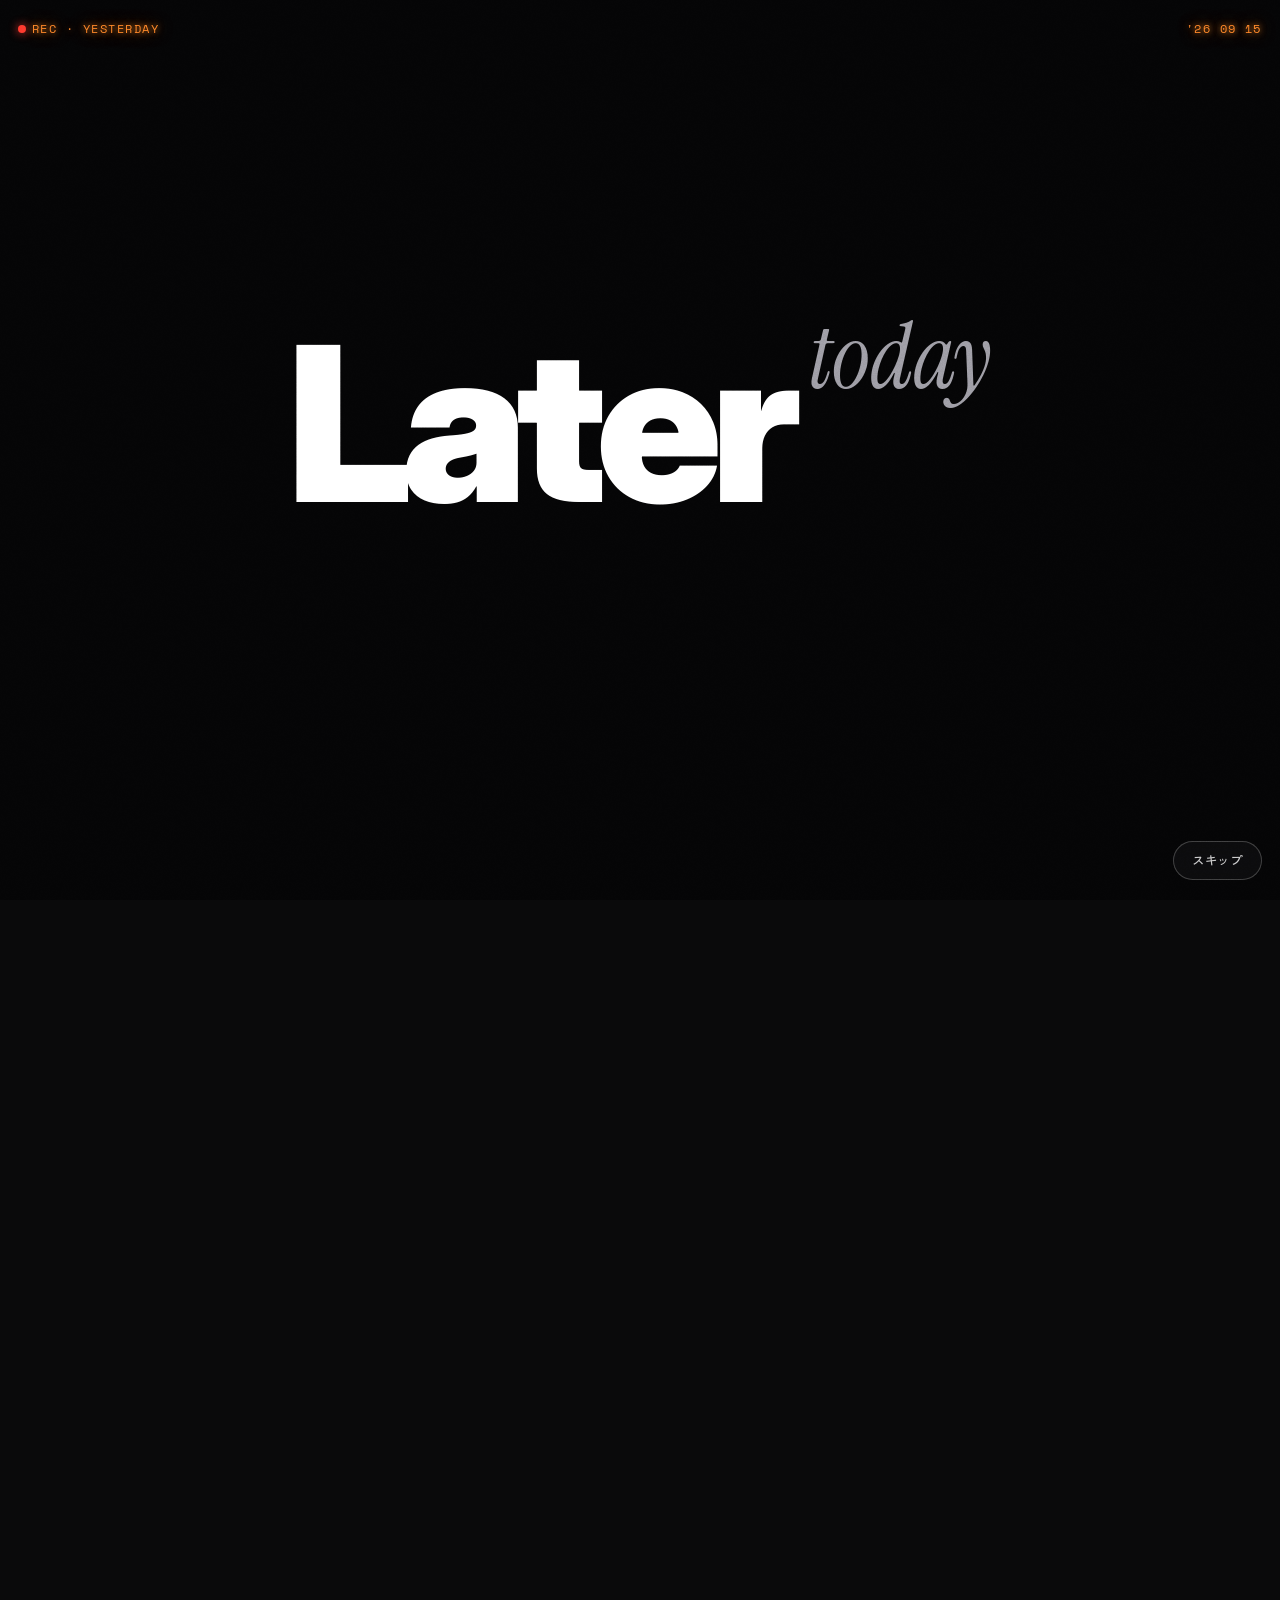
==== lp/index.html @ 32a97c77 "LP: remove hero progress bars (clips still rotate automatically) Co-Authored-By: Claude Sonnet 5.5 <" ====
<!DOCTYPE html>
<html lang="ja">
<head>
<meta charset="UTF-8">
<meta name="viewport" content="width=device-width, initial-scale=1, viewport-fit=cover">
<title>Later</title>
<meta name="claude:viewport-fit-sides" content="cover">
<meta name="description" content="1日3こま。今日を撮ると、昨日がひらく。撮った1枚は、あしたの朝に仕上がるカメラアプリ Later。">
<script>document.documentElement.classList.add('has-intro','intro-on');window.__ifs=setTimeout(function(){var d=document.documentElement;d.classList.remove('intro-on');d.classList.add('hero-go','logo-in');['intro','introFly'].forEach(function(i){var e=document.getElementById(i);if(e)e.style.display='none'})},14000);</script>
<link rel="preconnect" href="https://fonts.googleapis.com">
<link rel="preconnect" href="https://fonts.gstatic.com" crossorigin>
<link rel="stylesheet" href="https://fonts.googleapis.com/css2?family=Inter:wght@700;900&family=Instrument+Serif:ital@1&family=Space+Mono:wght@400;700&family=Klee+One:wght@600&family=Zen+Kaku+Gothic+New:wght@500;700;900&display=swap">
<style>
/* Layout: one day, top to bottom. Dark stage like a camera roll in a dim room; the only bright things are the app screens and the paper-white prints. One orange (the date stamp) carries all emphasis. */
:root{
  --ground:#0a0a0b;
  --card:#161618;
  --well:#202023;
  --txt:#f4f3ef;
  --sub:#a1a0a8;
  --line:rgba(255,255,255,.13);
  --paper:#f6f5f1;
  --stamp:#ff7a1a;
  --peach:#ffb078;
  --rose:#ff8fa0;
  --print:#f8f5ee;
  --f-body:'Zen Kaku Gothic New','Hiragino Sans','Noto Sans JP',system-ui,sans-serif;
  --f-word:'Inter','Helvetica Neue',Arial,sans-serif;
  --f-serif:'Instrument Serif','Times New Roman',serif;
  --f-mono:'Space Mono',ui-monospace,Menlo,monospace;
  --f-hand:'Klee One','Hiragino Maru Gothic ProN',cursive;
  --ease:cubic-bezier(.22,.8,.24,1);
  --gl:max(18px, env(safe-area-inset-left, 0px));
  --gr:max(18px, env(safe-area-inset-right, 0px));
  color-scheme:dark;
}
*{box-sizing:border-box;-webkit-tap-highlight-color:transparent}
html{scroll-behavior:smooth;background:var(--ground)}
body{margin:0;background:var(--ground);color:var(--txt);font-family:var(--f-body);font-weight:500;line-height:1.7;-webkit-font-smoothing:antialiased}
img,video{max-width:100%;display:block}
button{font:inherit;color:inherit}
a{color:inherit}
p{margin:0}
h1,h2,h3{font-family:var(--f-body);font-weight:900;letter-spacing:-.045em;line-height:1.16;margin:0;text-wrap:balance}
:focus-visible{outline:2px solid var(--stamp);outline-offset:3px;border-radius:6px}
.wrap{max-width:1180px;margin-inline:auto;padding-left:var(--gl);padding-right:var(--gr)}
.mono{font-family:var(--f-mono);letter-spacing:.14em;font-size:.72rem;text-transform:uppercase}
.grain{position:fixed;inset:0;pointer-events:none;z-index:600;opacity:.22;mix-blend-mode:overlay;background-size:180px 180px}

/* ---------- header ---------- */
body::before{content:"";position:fixed;inset:0 0 auto;height:env(safe-area-inset-top,0px);z-index:90;background:transparent}
.top{position:fixed;top:env(safe-area-inset-top,0px);left:0;right:0;z-index:80;transition:background .3s,backdrop-filter .3s}
.top.solid{background:color-mix(in srgb,var(--ground) 78%,transparent);backdrop-filter:blur(14px);-webkit-backdrop-filter:blur(14px);border-bottom:1px solid var(--line)}
.top .wrap{display:flex;align-items:center;justify-content:space-between;gap:12px;padding-block:14px}
.logo{display:inline-flex;align-items:flex-start;text-decoration:none;font-size:1rem}
.logo b{font-family:var(--f-word);font-weight:900;font-size:1.5em;letter-spacing:-.05em;line-height:1}
.logo i{font-family:var(--f-serif);font-style:italic;font-size:.633em;color:var(--sub);margin:-.395em 0 0 .2em}
html.has-intro:not(.logo-in) .top .logo{opacity:0}
html.intro-on,html.intro-on body{overflow:hidden;height:100%}
.top-actions{display:flex;align-items:center;gap:8px}
.chip-btn{display:inline-flex;align-items:center;gap:7px;border:1px solid var(--line);background:rgba(20,20,22,.55);backdrop-filter:blur(10px);-webkit-backdrop-filter:blur(10px);border-radius:999px;padding:7px 12px;font-size:.78rem;cursor:pointer;white-space:nowrap}
.chip-btn .dot{width:7px;height:7px;border-radius:50%;background:var(--sub)}
.chip-btn[aria-pressed="true"] .dot{background:var(--stamp);box-shadow:0 0 8px var(--stamp)}
.btn{display:inline-flex;align-items:center;justify-content:center;gap:8px;border:0;border-radius:999px;padding:14px 26px;font-weight:700;font-size:.98rem;text-decoration:none;cursor:pointer;transition:transform .15s var(--ease)}
.btn:active{transform:scale(.97)}
.btn-white{background:var(--paper);color:#111}
.btn-sm{padding:8px 14px;font-size:.8rem}
.btn-glow{background:linear-gradient(90deg,var(--peach),var(--rose));color:#1a0d08;box-shadow:0 10px 34px color-mix(in srgb,var(--rose) 40%,transparent)}

/* ---------- hand-drawn circle ---------- */
.circ{position:relative;display:inline-block;white-space:nowrap}
.circ svg{position:absolute;left:-12%;top:-18%;width:124%;height:136%;overflow:visible;pointer-events:none}
.circ path{fill:none;stroke:var(--stamp);stroke-width:2.8;stroke-linecap:round;stroke-dasharray:420;stroke-dashoffset:0}
html:not(.has-intro) .circ.draw path{animation:draw 1.2s .6s var(--ease) both}
html.has-intro:not(.hero-go) .hero .circ path{stroke-dashoffset:420}
html.hero-go .hero .circ.draw path{animation:draw 1.2s .9s var(--ease) both}
@keyframes draw{from{stroke-dashoffset:420}}

/* ---------- hero: a day of full-bleed clips ---------- */
.hero{position:relative;min-height:100svh;display:flex;align-items:flex-end;overflow:hidden;isolation:isolate;background:#050506}
.hero-media{position:absolute;inset:0;z-index:-2}
.hv{position:absolute;inset:0;margin:0;opacity:0;transition:opacity 1.2s ease}
.hv.on{opacity:1}
.hv video{width:100%;height:100%;object-fit:cover;object-position:var(--op,50% 50%);filter:saturate(1.15) contrast(1.05);transform:scale(1.06)}
.hv.on video{animation:kb 7.4s linear forwards}
@keyframes kb{from{transform:scale(1.06)}to{transform:scale(1.15)}}
.hero::before{content:"";position:absolute;inset:0;z-index:-1;background:linear-gradient(180deg,rgba(10,10,11,.6) 0%,rgba(10,10,11,.1) 26%,rgba(10,10,11,.18) 50%,rgba(10,10,11,.86) 86%,var(--ground) 100%)}
.hero .wrap{width:100%;padding-block:clamp(110px,18vh,160px) clamp(40px,7vh,72px)}
.rec{position:absolute;right:max(16px,env(safe-area-inset-right,0px));top:calc(74px + env(safe-area-inset-top,0px));z-index:5;font-family:var(--f-mono);letter-spacing:.12em;color:#ff8a2a;text-shadow:0 0 6px rgba(255,140,40,.9),0 0 16px rgba(255,120,30,.55);text-align:right;line-height:1.2}
.rec .r1{font-size:.7rem}
.rec .r1 i{display:inline-block;width:8px;height:8px;border-radius:50%;background:#ff3b30;margin-right:6px;box-shadow:0 0 10px #ff3b30;animation:rec 1.2s steps(2) infinite}
.rec .clock{font-size:clamp(1.9rem,8vw,3rem);font-weight:700;letter-spacing:.02em;margin-top:4px;font-variant-numeric:tabular-nums}
.rec .lab{font-family:var(--f-body);font-size:.82rem;letter-spacing:.2em;color:rgba(255,255,255,.85);text-shadow:none;margin-top:2px}
@keyframes rec{50%{opacity:.15}}
.hero h1{font-size:clamp(2.9rem,11.4vw,8.4rem);letter-spacing:-.06em;line-height:1.02;max-width:12em}
.hero .tagline{margin-top:clamp(14px,2.6vw,22px);font-size:clamp(1rem,2.8vw,1.3rem);color:rgba(244,243,239,.9)}
.hero-cta{display:flex;flex-wrap:wrap;align-items:center;gap:14px 20px;margin-top:clamp(20px,4vw,30px)}
html.has-intro .ha{opacity:0;transform:translateY(34px)}
html.hero-go .ha{opacity:1;transform:none;transition:opacity 1s var(--ease),transform 1s var(--ease);transition-delay:var(--d,0s)}

/* ---------- a day: pinned scene ---------- */
.day{position:relative;background:#050506}
.day-track{position:relative;height:420svh}
.day-stick{position:sticky;top:0;height:100svh;overflow:hidden;isolation:isolate}
.dbg{position:absolute;inset:0;z-index:-3;opacity:0;transition:opacity 1.2s ease;margin:0}
.dbg.on{opacity:1}
.dbg video{width:100%;height:100%;object-fit:cover;filter:saturate(1.1) brightness(.7)}
.day-stick::after{content:"";position:absolute;inset:0;z-index:-1;pointer-events:none;background:radial-gradient(ellipse at 50% 48%,rgba(10,10,11,0) 0%,rgba(10,10,11,.62) 82%),linear-gradient(180deg,rgba(10,10,11,.6),transparent 22%,transparent 55%,rgba(10,10,11,.9))}
.day-clock{position:absolute;left:var(--gl);top:calc(76px + env(safe-area-inset-top,0px));z-index:3;font-family:var(--f-mono);font-variant-numeric:tabular-nums;line-height:1}
.day-clock b{display:block;font-size:clamp(2.4rem,10vw,4.4rem);letter-spacing:-.02em;font-weight:700}
.day-clock span{display:block;margin-top:6px;font-size:.7rem;letter-spacing:.2em;color:var(--stamp);text-transform:uppercase}
.day-nav{position:absolute;right:var(--gr);top:calc(82px + env(safe-area-inset-top,0px));z-index:4;display:flex;gap:8px}
.day-nav button{border:1px solid var(--line);background:rgba(20,20,22,.5);backdrop-filter:blur(10px);-webkit-backdrop-filter:blur(10px);color:var(--sub);border-radius:999px;padding:5px 12px;font-size:.74rem;cursor:pointer;transition:all .3s}
.day-nav button.on{background:var(--paper);color:#111;border-color:var(--paper)}
.day-copy{position:absolute;left:var(--gl);right:var(--gr);bottom:calc(7svh + env(safe-area-inset-bottom,0px));height:8.4rem;z-index:3}
.dc{position:absolute;left:0;right:0;bottom:0;opacity:0;transform:translateY(18px);transition:opacity .6s var(--ease),transform .7s var(--ease);pointer-events:none}
.dc.on{opacity:1;transform:none;pointer-events:auto}
.dc .mono{color:var(--stamp);display:block;margin-bottom:8px}
.dc h2{font-size:clamp(1.9rem,8.4vw,3.8rem)}
.dc p.s{margin-top:8px;color:rgba(244,243,239,.78);font-size:clamp(.95rem,2.6vw,1.1rem)}
.film{display:flex;align-items:center;gap:6px;margin-top:12px}
.film i{width:14px;height:19px;border-radius:3px;border:1.5px dashed rgba(255,255,255,.5);transition:all .25s}
.film i.used{background:var(--txt);border:1.5px solid var(--txt)}

.p3wrap{position:absolute;left:50%;top:44%;height:min(52svh,540px);aspect-ratio:390/844;translate:-50% -50%;perspective:1400px;z-index:2}
.p3{position:absolute;inset:0;transform-style:preserve-3d;will-change:transform;--pr:14.2% / 6.6%}
.p3 .sl{position:absolute;inset:0;border-radius:var(--pr);background:#2a2a2f;box-shadow:inset 0 0 0 1px #5a5a62}
.p3 .face{position:absolute;inset:0;border-radius:var(--pr);backface-visibility:hidden;-webkit-backface-visibility:hidden;overflow:hidden}
.p3 .front{transform:translateZ(5.5px);background:#09090b;box-shadow:inset 0 0 0 1.5px #4a4a52,inset 0 0 0 4px #0c0c0e}
.p3 .scr{position:absolute;inset:.9% 2.4%;border-radius:12.6% / 5.8%;overflow:hidden;background:#fff}
.p3 .scr img{position:absolute;inset:-1%;width:102%;height:102%;max-width:none;object-fit:cover;opacity:0;transition:opacity .3s}
.p3 .scr img.on{opacity:1}
.p3 .fl{position:absolute;inset:0;background:#fff;opacity:0;pointer-events:none}
.p3 .fl.go{animation:fl .55s ease-out}
@keyframes fl{0%{opacity:.75}100%{opacity:0}}
.p3 .sheen{position:absolute;inset:0;pointer-events:none;background:linear-gradient(105deg,transparent 35%,rgba(255,255,255,.22) 49%,transparent 62%);background-size:260% 100%;background-position:var(--sh,100%) 0;mix-blend-mode:soft-light}
.p3 .back{transform:rotateY(180deg) translateZ(5.5px);background:linear-gradient(160deg,#3a3a41,#19191d 55%,#2b2b31);box-shadow:inset 0 0 0 1.5px #55555c}
.p3 .back .cam{position:absolute;left:7%;top:3.6%;width:40%;aspect-ratio:1;border-radius:26%;background:linear-gradient(145deg,#26262b,#101013);box-shadow:inset 0 0 0 1px #4d4d55,0 6px 16px rgba(0,0,0,.5)}
.p3 .back .cam i{position:absolute;width:38%;aspect-ratio:1;border-radius:50%;background:radial-gradient(circle at 35% 30%,#5b6b8c 0,#10131c 38%,#050507 70%);box-shadow:0 0 0 2px #2c2c33,0 0 0 3px #4a4a52}
.p3 .back .cam i:nth-child(1){left:9%;top:9%}.p3 .back .cam i:nth-child(2){right:9%;top:9%}.p3 .back .cam i:nth-child(3){left:31%;bottom:9%}
.p3 .back b{position:absolute;left:0;right:0;top:50%;text-align:center;font-family:var(--f-word);font-weight:900;font-size:clamp(1.1rem,3.4svh,1.7rem);letter-spacing:-.05em;color:rgba(255,255,255,.34);translate:0 -50%;transform:scaleX(-1)}
.p3-glow{position:absolute;left:50%;top:50%;width:170%;aspect-ratio:1;translate:-50% -50%;border-radius:50%;background:radial-gradient(circle,var(--gc,rgba(255,150,100,.34)),transparent 60%);z-index:-1;transition:background 1s}
.p3wrap.beat .p3-glow{animation:glowb 1s ease-out}
@keyframes glowb{0%{scale:.86;opacity:1}100%{scale:1.12;opacity:.55}}
.p3-shadow{position:absolute;left:50%;bottom:-7%;width:62%;height:5%;translate:-50% 0;background:radial-gradient(ellipse,rgba(0,0,0,.6),transparent 70%);filter:blur(7px)}

@media (min-width:880px){
  .p3wrap{left:70%;top:50%;height:min(72svh,680px)}
  .day-copy{left:max(var(--gl),7vw);right:auto;bottom:auto;top:calc(50% - 4.2rem);width:min(40vw,540px)}
  .dc{bottom:auto;top:0}
  .dc h2{font-size:clamp(2.4rem,3.8vw,3.8rem);white-space:nowrap}
  .day-clock{top:calc(86px + env(safe-area-inset-top,0px));left:max(var(--gl),7vw)}
}

/* ---------- open yesterday ---------- */
.sec{position:relative;padding-block:clamp(56px,9vw,100px);overflow-x:clip}
.sec h2{font-size:clamp(2rem,7vw,3.8rem)}
.sec .mono.k{display:block;color:var(--stamp);margin-bottom:12px}
.ygrid{display:grid;grid-template-columns:repeat(3,minmax(0,1fr));gap:8px;margin-top:26px;position:relative;max-width:620px;margin-inline:auto}
@media (min-width:720px){.ygrid{gap:14px}}
.ytile{position:relative;border-radius:16px;overflow:hidden;aspect-ratio:3/4;background:var(--well)}
.ytile video{width:100%;height:100%;object-fit:cover;filter:blur(24px) saturate(.2) brightness(.8);transform:scale(1.15);transition:filter 1.6s var(--ease),transform 2s var(--ease)}
.ytile .shade{position:absolute;inset:0;background:linear-gradient(180deg,rgba(0,0,0,.2),transparent 30%,transparent 55%,rgba(0,0,0,.72));opacity:0;transition:opacity .8s}
.ytile .inf{position:absolute;left:9px;right:9px;bottom:8px;color:#fff;opacity:0;transform:translateY(8px);transition:all .8s var(--ease);line-height:1.3}
.ytile .inf b{font-size:.9rem;letter-spacing:-.02em;display:block}
.ytile .inf .mono{display:block;font-size:.52rem;opacity:.85;margin-top:2px;letter-spacing:.08em}
.stamp{position:absolute;right:9px;top:9px;font-family:var(--f-mono);font-size:.5rem;letter-spacing:.06em;color:#ff8a2a;text-shadow:0 0 5px rgba(255,140,40,.9),0 0 12px rgba(255,120,30,.5);z-index:2;opacity:0;transition:opacity .8s}
.ygrid.open .ytile video{filter:contrast(1.05) saturate(1.1);transform:none}
.ygrid.open .shade,.ygrid.open .stamp{opacity:1}
.ygrid.open .inf{opacity:1;transform:none}
.lock{position:absolute;inset:0;display:flex;flex-direction:column;align-items:center;justify-content:center;gap:12px;z-index:3;text-align:center;transition:opacity .6s}
.ygrid.open .lock{opacity:0;pointer-events:none}
.orb-btn{position:relative;width:112px;height:112px;border:0;padding:0;border-radius:50%;cursor:pointer;touch-action:none;user-select:none;-webkit-user-select:none;background:linear-gradient(180deg,#fff 0%,#fff0cc 10%,#ffd08a 22%,#ff9e8a 36%,#c87bff 54%,#5a3fc0 80%,#1d1a52 100%);box-shadow:0 0 0 1.5px rgba(255,255,255,.8) inset,0 0 50px color-mix(in srgb,var(--peach) 60%,transparent)}
.orb-btn svg{position:absolute;inset:-10px;width:132px;height:132px;transform:rotate(-90deg);overflow:visible}
.orb-btn .gauge{fill:none;stroke:#fff;stroke-width:3.5;stroke-linecap:round;stroke-dasharray:452;stroke-dashoffset:452}
.orb-btn span{position:relative;color:#1a1a22;font-weight:900;font-size:.9rem;line-height:1.3}
.lock .mono{color:#fff;text-shadow:0 1px 10px rgba(0,0,0,.7)}
.bloom{position:absolute;left:50%;top:50%;width:140px;height:140px;margin:-70px;border-radius:50%;background:radial-gradient(circle,#fff 0%,#ffe2c4 38%,#ffb48c 65%,transparent 100%);opacity:0;pointer-events:none;z-index:4}
.bloom.go{animation:bloom 1.1s var(--ease)}
@keyframes bloom{0%{opacity:.95;transform:scale(.3)}100%{opacity:0;transform:scale(9)}}
.link-btn{background:none;border:0;color:var(--sub);text-decoration:underline;text-underline-offset:3px;cursor:pointer;font-size:.85rem;padding:4px}

/* ---------- mondo ---------- */
.mondo{text-align:center;background:#101012}
.globe-wrap{position:relative;width:min(250px,64vw);aspect-ratio:1;margin:0 auto}
.globe-wrap .halo{position:absolute;inset:-18%;border-radius:50%;background:radial-gradient(circle,color-mix(in srgb,var(--peach) 26%,transparent),transparent 62%)}
.globe-wrap canvas{position:relative;width:100%;height:100%}
.ring-text{position:absolute;inset:-14%;width:128%;height:128%;animation:spin 60s linear infinite}
.ring-text text{font-family:var(--f-mono);font-size:8.5px;letter-spacing:.32em;fill:var(--sub)}
@keyframes spin{to{transform:rotate(360deg)}}
.mondo-word{display:flex;justify-content:center;align-items:baseline;gap:10px;margin-top:24px}
.mondo-word b{font-family:var(--f-word);font-weight:900;font-size:clamp(3rem,11vw,5.2rem);letter-spacing:-.06em;line-height:1}
.mondo-word i{font-family:var(--f-serif);font-size:clamp(1.5rem,5vw,2.2rem);color:var(--sub)}
.mondo p.s{margin-top:8px;color:var(--sub)}


/* ---------- mondo detail sheet ---------- */
.globe-hit{position:absolute;inset:-6%;z-index:3;border:0;background:none;border-radius:50%;cursor:pointer}
.globe-wrap::after{content:"";position:absolute;inset:-4%;border-radius:50%;border:1.5px solid rgba(255,176,120,.55);pointer-events:none;animation:gping 2.4s ease-out infinite}
@keyframes gping{0%{transform:scale(.94);opacity:.9}100%{transform:scale(1.22);opacity:0}}
.tap-hint{display:inline-flex;align-items:center;gap:8px;margin-top:14px;border:1px solid var(--line);border-radius:999px;padding:6px 14px;font-size:.78rem;color:var(--sub);background:rgba(20,20,22,.5);cursor:pointer}
.tap-hint::before{content:"";width:7px;height:7px;border-radius:50%;background:var(--stamp);box-shadow:0 0 8px var(--stamp)}
.msheet{position:fixed;inset:0;z-index:400}
.msheet[hidden]{display:none}
.ms-bg{position:absolute;inset:0;background:rgba(5,5,6,.74);backdrop-filter:blur(14px);-webkit-backdrop-filter:blur(14px);opacity:0;transition:opacity .35s}
.ms-panel{position:absolute;left:0;right:0;bottom:0;max-height:90svh;overflow-y:auto;overscroll-behavior:contain;background:#101012;border:1px solid var(--line);border-bottom:0;border-radius:28px 28px 0 0;padding:26px var(--gr) calc(30px + env(safe-area-inset-bottom,0px)) var(--gl);transform:translateY(100%);transition:transform .5s var(--ease)}
.msheet.show .ms-bg{opacity:1}
.msheet.show .ms-panel{transform:none}
.ms-x{position:absolute;right:14px;top:14px;width:36px;height:36px;border-radius:50%;border:1px solid var(--line);background:rgba(255,255,255,.06);font-size:1.2rem;line-height:1;cursor:pointer}
.ms-head{display:flex;align-items:baseline;gap:10px}
.ms-head b{font-family:var(--f-word);font-weight:900;font-size:clamp(2.6rem,10vw,3.8rem);letter-spacing:-.06em;line-height:1}
.ms-head i{font-family:var(--f-serif);font-size:1.6rem;color:var(--sub)}
.ms-stat{margin-top:8px;color:var(--stamp)}
.ms-nums{display:flex;gap:28px;margin-top:14px}
.ms-nums div{display:flex;align-items:baseline;gap:6px}
.ms-nums b{font-family:var(--f-word);font-weight:900;font-size:2rem;letter-spacing:-.04em}
.ms-nums span{color:var(--sub);font-size:.85rem}
.ms-row{display:flex;gap:10px;overflow-x:auto;margin:20px calc(var(--gr) * -1) 0 calc(var(--gl) * -1);padding:0 var(--gr) 4px var(--gl);scrollbar-width:none}
.ms-row::-webkit-scrollbar{display:none}
.mc{position:relative;flex:none;width:132px;aspect-ratio:3/4;border-radius:18px;overflow:hidden;background:var(--well)}
.mc video{width:100%;height:100%;object-fit:cover}
.mc::after{content:"";position:absolute;inset:0;background:linear-gradient(180deg,transparent 52%,rgba(0,0,0,.7))}
.mc .lb{position:absolute;left:10px;right:10px;bottom:8px;z-index:2;color:#fff;line-height:1.3}
.mc .lb b{display:block;font-size:.84rem}
.mc .lb .mono{font-size:.5rem;letter-spacing:.06em;opacity:.85}
.ms-tags{display:flex;flex-wrap:wrap;gap:8px;margin-top:18px}
.ms-tags span{border-radius:999px;padding:6px 14px;font-weight:700;background:var(--card);border:1px solid var(--line);display:inline-flex;align-items:center;gap:7px}
.ms-tags span i{width:7px;height:7px;border-radius:50%}
.ms-rules{list-style:none;margin:20px 0 0;padding:0;display:grid;gap:0}
.ms-rules li{border-top:1px solid var(--line);padding:11px 0;font-weight:700}
.ms-rules li span{display:block;color:var(--sub);font-weight:500;font-size:.82rem}
.ms-in{opacity:0;transform:translateY(14px);transition:opacity .5s var(--ease),transform .6s var(--ease);transition-delay:var(--d,0s)}
.msheet.show .ms-in{opacity:1;transform:none}
@media (min-width:720px){.ms-panel{left:50%;right:auto;width:min(620px,92vw);translate:-50% 0;bottom:5svh;border-radius:28px;border-bottom:1px solid var(--line);padding:30px 32px 34px}.ms-row{margin:20px -32px 0;padding:0 32px 4px}.mc{width:150px}}

/* ---------- closing ---------- */
.closing{position:relative;text-align:center;overflow:hidden;isolation:isolate;padding-block:clamp(72px,12vw,130px)}
.closing .bg{position:absolute;inset:0;z-index:-2}
.closing .bg img{width:100%;height:100%;object-fit:cover;filter:saturate(1.1) brightness(.62)}
.closing::before{content:"";position:absolute;inset:0;z-index:-1;background:linear-gradient(180deg,#101012,rgba(10,10,11,.3) 40%,rgba(10,10,11,.7) 100%)}
.closing h2{font-size:clamp(2.4rem,8.6vw,5rem)}
.closing .btn{margin-top:28px}
.closing .mono{display:block;margin-top:14px;color:var(--sub);text-transform:none}
footer{border-top:1px solid var(--line);padding:24px 0 calc(24px + env(safe-area-inset-bottom,0px))}
footer .wrap{display:flex;justify-content:space-between;align-items:center;gap:10px 22px;flex-wrap:wrap;color:var(--sub);font-size:.8rem}
footer nav{display:flex;gap:6px 20px;flex-wrap:wrap}
footer a{text-decoration:none}
footer a:hover{color:var(--txt)}
.credit{max-width:1180px;margin:0 auto;padding:0 var(--gr) 26px var(--gl);color:#6d6c74;font-size:.7rem;line-height:1.7}
.credit a{text-decoration:underline;text-underline-offset:2px}

/* ---------- opening sequence ---------- */
.intro{position:fixed;inset:0;z-index:500;background:#050506;overflow:hidden;touch-action:none;cursor:pointer;
  -webkit-mask-image:radial-gradient(circle at 50% 50%,transparent var(--ir,0px),#000 calc(var(--ir,0px) + 1.5px));
  mask-image:radial-gradient(circle at 50% 50%,transparent var(--ir,0px),#000 calc(var(--ir,0px) + 1.5px))}
.intro-stage{position:absolute;inset:0;overflow:hidden;transform:scale(var(--z,1));transition:opacity .3s,transform .22s linear}
.intro-leak{position:absolute;inset:-20%;z-index:5;pointer-events:none;opacity:0;mix-blend-mode:screen;background:linear-gradient(100deg,transparent 30%,rgba(255,120,40,.5) 46%,rgba(255,80,120,.4) 54%,transparent 70%);transition:opacity .4s}
.intro-leak.on{opacity:.55;animation:leak 1.1s linear infinite}
@keyframes leak{from{transform:translateX(-45%)}to{transform:translateX(45%)}}
.intro-hud{position:absolute;top:calc(18px + env(safe-area-inset-top,0px));left:var(--gl);right:var(--gr);display:flex;justify-content:space-between;gap:12px;font-family:var(--f-mono);font-size:.78rem;letter-spacing:.12em;color:#ff8a2a;text-shadow:0 0 6px rgba(255,140,40,.9),0 0 16px rgba(255,120,30,.55);z-index:6;transition:opacity .4s}
.intro-hud i{display:inline-block;width:8px;height:8px;border-radius:50%;background:#ff3b30;margin-right:6px;box-shadow:0 0 10px #ff3b30;animation:rec 1s steps(2) infinite}
.intro-hud.off{opacity:0}
.intro-skip{position:absolute;bottom:calc(20px + env(safe-area-inset-bottom,0px));right:var(--gr);z-index:6;border:1px solid rgba(255,255,255,.22);background:rgba(20,20,22,.5);backdrop-filter:blur(10px);-webkit-backdrop-filter:blur(10px);color:rgba(255,255,255,.8);border-radius:999px;padding:8px 18px;font-size:.78rem;letter-spacing:.06em;cursor:pointer;transition:opacity .4s}
.intro-skip.off{opacity:0;pointer-events:none}
.intro-dot{position:absolute;left:50%;top:50%;width:10px;height:10px;margin:-5px;border-radius:50%;background:#fff;box-shadow:0 0 18px #fff,0 0 60px rgba(255,255,255,.7);animation:dotp 1s ease-in-out infinite;transition:opacity .25s,transform .25s}
.intro-dot.off{opacity:0;transform:scale(.2)}
@keyframes dotp{50%{transform:scale(1.5)}}
.intro-bloom{position:absolute;left:50%;top:50%;width:90vmax;height:90vmax;margin:-45vmax;border-radius:50%;background:radial-gradient(circle,rgba(255,226,196,.5) 0%,rgba(255,150,110,.18) 28%,transparent 60%);opacity:0;transform:scale(.1);pointer-events:none}
.intro-bloom.go{animation:bloomIn 1.7s var(--ease) both}
@keyframes bloomIn{0%{opacity:0;transform:scale(.1)}22%{opacity:.85}100%{opacity:0;transform:scale(1)}}
.ip{position:absolute;left:var(--x);top:var(--y);width:var(--w);transform:translate(-50%,-50%) rotate(var(--r));background:var(--print);padding:6px 6px 22px;border-radius:4px;box-shadow:0 14px 34px rgba(0,0,0,.65);animation:ipIn .24s cubic-bezier(.2,.9,.3,1.15) backwards;transition:filter .35s,opacity .35s}
@keyframes ipIn{from{opacity:0;filter:brightness(1.25);transform:translate(-50%,-50%) rotate(var(--r)) scale(1.45)}}
.ip .w{aspect-ratio:3/4;overflow:hidden;background:#111}
.ip img,.ip video{width:100%;height:100%;object-fit:cover;display:block}
.ip .d{position:absolute;right:9px;bottom:4px;font-family:var(--f-mono);font-size:.52rem;letter-spacing:.06em;color:#ff8a2a;text-shadow:0 0 5px rgba(255,140,40,.9)}
.ip.old{filter:brightness(.6)}
.ip.older{filter:brightness(.32)}
.ip.suck{animation:none;left:50%;top:50%;opacity:0;filter:brightness(1.3);transform:translate(-50%,-50%) rotate(calc(var(--r) * 3)) scale(.06);transition:left .62s cubic-bezier(.65,0,.85,.35) var(--sd,0s),top .62s cubic-bezier(.65,0,.85,.35) var(--sd,0s),transform .62s cubic-bezier(.65,0,.85,.35) var(--sd,0s),opacity .5s ease-in calc(var(--sd,0s) + .12s)}
.intro-fly{position:fixed;inset:0;z-index:501;display:grid;place-content:center;justify-items:center;gap:clamp(14px,3vw,24px);pointer-events:none}
.iw{display:flex;align-items:flex-start;font-size:clamp(3.4rem,16vw,9rem);color:#fff;transform-origin:center;will-change:transform}
.iw b{font-family:var(--f-word);font-weight:900;font-size:1.5em;letter-spacing:-.05em;line-height:1;display:inline-flex}
.iw b span{display:inline-block;opacity:0;filter:blur(16px);transform:translateY(.22em) scale(1.08)}
.iw.on b span{animation:ltr .8s var(--ease) both;animation-delay:calc(var(--k) * 80ms)}
@keyframes ltr{to{opacity:1;filter:blur(0);transform:none}}
.iw i{font-family:var(--f-serif);font-style:italic;font-size:.633em;color:var(--sub);margin:-.395em 0 0 .2em;opacity:0}
.iw.on i{animation:fadeIn .9s .7s var(--ease) both}
@keyframes fadeIn{to{opacity:1}}
.intro-tag{color:rgba(255,255,255,.78);font-size:clamp(.85rem,2.6vw,1.05rem);letter-spacing:.08em;opacity:0;transition:opacity .6s}
.intro-tag.on{opacity:1}
.intro-tag.gone{opacity:0;transition-duration:.25s}
.replay{margin-left:0}
.haps{position:fixed;left:50%;bottom:calc(16px + env(safe-area-inset-bottom,0px));transform:translate(-50%,20px);z-index:220;background:var(--paper);color:#111;border-radius:999px;padding:9px 16px;font-family:var(--f-mono);font-size:.72rem;letter-spacing:.08em;opacity:0;transition:opacity .2s,transform .25s var(--ease);pointer-events:none;white-space:nowrap;max-width:calc(100% - 32px);overflow:hidden;text-overflow:ellipsis}
.haps b{color:#d65a00;font-weight:700}
.haps.on{opacity:1;transform:translate(-50%,0)}

@media (prefers-reduced-motion: reduce){
  html{scroll-behavior:auto}
  .ring-text,.circ.draw path,.rec .r1 i,.hv.on video,.intro-leak.on{animation:none!important}
  .ytile video,.ytile .inf,.ytile .shade,.dc,.dbg,.hv{transition-duration:.01s}
}
</style>
</head>
<body>
<div class="intro" id="intro" role="presentation">
  <div class="intro-stage" id="introStage" aria-hidden="true"></div>
  <div class="intro-leak" id="introLeak" aria-hidden="true"></div>
  <div class="intro-dot" id="introDot" aria-hidden="true"></div>
  <div class="intro-bloom" id="introBloom" aria-hidden="true"></div>
  <div class="intro-hud" id="introHud" aria-hidden="true"><span><i></i>REC · YESTERDAY</span><span id="introDate">'26 10 28</span></div>
  <button class="intro-skip" id="introSkip" type="button">スキップ</button>
</div>
<div class="intro-fly" id="introFly" aria-hidden="true">
  <div class="iw" id="introWord"><b><span style="--k:0">L</span><span style="--k:1">a</span><span style="--k:2">t</span><span style="--k:3">e</span><span style="--k:4">r</span></b><i>today</i></div>
  <p class="intro-tag" id="introTag">今日を撮ると、昨日がひらく。</p>
</div>
<div class="intro-pool" hidden aria-hidden="true"><img src="../assets/lp/ph-191.jpg" alt=""><img src="../assets/lp/ph-223.jpg" alt=""><img src="../assets/lp/ph-23582.jpg" alt=""><img src="../assets/lp/ph-26085.jpg" alt=""><img src="../assets/lp/ph-36913.jpg" alt=""><img src="../assets/lp/ph-37008.jpg" alt=""><img src="../assets/lp/ph-40105.jpg" alt=""><img src="../assets/lp/ph-41219.jpg" alt=""><img src="../assets/lp/ph-41813.jpg" alt=""><img src="../assets/lp/ph-41888.jpg" alt=""><img src="../assets/lp/ph-42292.jpg" alt=""><img src="../assets/lp/ph-42299.jpg" alt=""><img src="../assets/lp/ph-42301.jpg" alt=""><img src="../assets/lp/ph-42303.jpg" alt=""><img src="../assets/lp/ph-42716.jpg" alt=""><img src="../assets/lp/ph-43068.jpg" alt=""><img src="../assets/lp/ph-43149.jpg" alt=""><img src="../assets/lp/ph-43150.jpg" alt=""><img src="../assets/lp/ph-43257.jpg" alt=""><img src="../assets/lp/ph-43388.jpg" alt=""><img src="../assets/lp/ph-4344.jpg" alt=""><img src="../assets/lp/ph-43573.jpg" alt=""><img src="../assets/lp/ph-4537.jpg" alt=""><img src="../assets/lp/ph-45474.jpg" alt=""><img src="../assets/lp/ph-4599.jpg" alt=""><img src="../assets/lp/ph-4640.jpg" alt=""><img src="../assets/lp/ph-46893.jpg" alt=""><img src="../assets/lp/ph-4702.jpg" alt=""><img src="../assets/lp/ph-4709.jpg" alt=""><img src="../assets/lp/ph-4815.jpg" alt=""><img src="../assets/lp/ph-4823.jpg" alt=""><img src="../assets/lp/ph-4856.jpg" alt=""><img src="../assets/lp/ph-4905.jpg" alt=""><img src="../assets/lp/ph-51241.jpg" alt=""><img src="../assets/lp/ph-51257.jpg" alt=""><img src="../assets/lp/ph-52502.jpg" alt=""><img src="../assets/lp/ph-5891.jpg" alt=""></div>
<div class="grain" id="grain" aria-hidden="true"></div>

<header class="top" id="top">
  <div class="wrap">
    <a class="logo" href="#hero" aria-label="Later"><b>Later</b><i>today</i></a>
    <div class="top-actions">
      <button class="chip-btn" id="hapToggle" type="button" aria-pressed="true"><span class="dot"></span>触覚・音</button>
      <a class="btn btn-white btn-sm" href="https://testflight.apple.com/join/Ky1zxt9T" target="_blank" rel="noopener">TestFlight</a>
    </div>
  </div>
</header>

<main>
<!-- ========== HERO: one day of clips ========== -->
<section class="hero" id="hero" aria-labelledby="h-hero">
  <div class="hero-media" id="heroMedia" aria-hidden="true">
    <figure class="hv on" data-k="dawn" style="--op:62% 50%" data-t="06:12" data-l="朝"><video src="../assets/lp/sky-dawn.mp4" poster="../assets/lp/sky-dawn.jpg" muted loop playsinline preload="auto"></video></figure>
    <figure class="hv" data-k="noon" style="--op:64% 50%" data-t="12:30" data-l="昼"><video src="../assets/lp/sky-noon.mp4" poster="../assets/lp/sky-noon.jpg" muted loop playsinline preload="auto"></video></figure>
    <figure class="hv" data-k="school" data-t="15:48" data-l="放課後"><video src="../assets/lp/sky-school.mp4" poster="../assets/lp/sky-school.jpg" muted loop playsinline preload="auto"></video></figure>
    <figure class="hv" data-k="dusk" data-t="17:40" data-l="夕方"><video src="../assets/lp/sky-dusk.mp4" poster="../assets/lp/sky-dusk.jpg" muted loop playsinline preload="auto"></video></figure>
    <figure class="hv" data-k="friends" data-t="19:05" data-l="友だちと"><video src="../assets/lp/hero-friends.mp4" poster="../assets/lp/hero-friends.jpg" muted loop playsinline preload="auto"></video></figure>
    <figure class="hv" data-k="night" data-t="21:20" data-l="夜"><video src="../assets/lp/sky-night.mp4" poster="../assets/lp/sky-night.jpg" muted loop playsinline preload="auto"></video></figure>
    <figure class="hv" data-k="stars" data-t="23:59" data-l="おやすみ"><video src="../assets/lp/sky-stars.mp4" poster="../assets/lp/sky-stars.jpg" muted loop playsinline preload="auto"></video></figure>
  </div>
  <div class="rec ha" style="--d:.5s" aria-hidden="true"><div class="r1"><i></i>REC · TODAY</div><div class="clock" id="recClock">06:12</div><div class="lab" id="recLab">朝</div></div>
  <div class="wrap">
    <h1 id="h-hero" class="ha" style="--d:.2s">今日を撮ると、<br><span class="circ draw">昨日<svg viewBox="0 0 120 70" preserveAspectRatio="none" aria-hidden="true"><path d="M58 6C26 4 6 18 8 36s28 30 58 28 50-14 48-32S86 2 46 10"/></svg></span>がひらく。</h1>
    <p class="tagline ha" style="--d:.4s">1日3こま。朝9:00に、仕上がる。</p>
    <div class="hero-cta ha" style="--d:.55s">
      <a class="btn btn-glow" href="https://testflight.apple.com/join/Ky1zxt9T" target="_blank" rel="noopener">TestFlightで先に使う</a>
    </div>
  </div>
</section>

<!-- ========== DAY: a pinned scene, the phone turns through the day ========== -->
<section class="day" id="day" aria-label="1日の流れ">
  <div class="day-track" id="dayTrack">
    <div class="day-stick">
      <figure class="dbg on" data-src="dawn" aria-hidden="true"><video muted loop playsinline></video></figure>
      <figure class="dbg" data-src="school" aria-hidden="true"><video muted loop playsinline></video></figure>
      <figure class="dbg" data-src="stars" aria-hidden="true"><video muted loop playsinline></video></figure>
      <figure class="dbg" data-src="noon" aria-hidden="true"><video muted loop playsinline></video></figure>

      <div class="day-clock" aria-hidden="true"><b id="dClock">09:00</b><span id="dKick">MORNING</span></div>
      <div class="day-nav" id="dayNav"><button type="button" class="on">朝</button><button type="button">昼</button><button type="button">夜</button><button type="button">翌朝</button></div>

      <div class="p3wrap" id="p3wrap" aria-hidden="true">
        <div class="p3-glow" id="p3glow"></div>
        <div class="p3-shadow" id="p3shadow"></div>
        <div class="p3" id="p3">
          <div class="sl" style="transform:translateZ(-4.5px)"></div><div class="sl" style="transform:translateZ(-3.5px)"></div><div class="sl" style="transform:translateZ(-2.5px)"></div><div class="sl" style="transform:translateZ(-1.5px)"></div><div class="sl" style="transform:translateZ(-.5px)"></div><div class="sl" style="transform:translateZ(.5px)"></div><div class="sl" style="transform:translateZ(1.5px)"></div><div class="sl" style="transform:translateZ(2.5px)"></div><div class="sl" style="transform:translateZ(3.5px)"></div><div class="sl" style="transform:translateZ(4.5px)"></div>
          <div class="face back"><div class="cam"><i></i><i></i><i></i></div><b>Later</b></div>
          <div class="face front">
            <div class="scr" id="scr">
              <img src="../assets/lp/app-ready.webp" alt="" class="on"><img src="../assets/lp/app-capture.webp" alt=""><img src="../assets/lp/app-night.webp" alt=""><img src="../assets/lp/app-group.webp" alt="">
              <div class="fl" id="pFlash"></div>
            </div>
            <div class="sheen" id="sheen"></div>
          </div>
        </div>
      </div>

      <div class="day-copy" id="dayCopy">
        <div class="dc on"><span class="mono">09:00</span><h2>昨日が、仕上がる。</h2><p class="s">朝、1枚が届く。</p></div>
        <div class="dc" aria-hidden="true"><span class="mono">Day</span><h2>1日、3こま。</h2><p class="s">撮り直しは、なし。</p><div class="film" id="film"><i></i><i></i><i></i></div></div>
        <div class="dc" aria-hidden="true"><span class="mono">Night</span><h2>ひと晩、現像。</h2><p class="s">中身は、まだ見えない。</p></div>
        <div class="dc" aria-hidden="true"><span class="mono">Next morning</span><h2>友だちの昨日が、<br>ひらく。</h2><p class="s">今日を撮った人にだけ。</p></div>
      </div>
    </div>
  </div>
</section>

<!-- ========== OPEN YESTERDAY ========== -->
<section class="sec" aria-labelledby="h-open">
  <div class="wrap" style="text-align:center">
    <span class="mono k">月を長押し</span>
    <h2 id="h-open">撮ったら、ひらく。</h2>
    <div class="ygrid" id="ygrid">
      <div class="ytile"><video src="../assets/lp/clip-42306.mp4" poster="../assets/lp/clip-42306.jpg" muted loop playsinline aria-label="ドーナツ柄の壁の前で帽子をかぶる女の子"></video><div class="shade"></div><span class="stamp y-stamp">'26 10 27</span><div class="inf"><b>あおぞら</b><span class="mono">7:42</span></div></div>
      <div class="ytile"><video src="../assets/lp/clip-40028.mp4" poster="../assets/lp/clip-40028.jpg" muted loop playsinline aria-label="2人で自撮りする友だち"></video><div class="shade"></div><span class="stamp y-stamp">'26 10 27</span><div class="inf"><b>つむぎ</b><span class="mono">16:20</span></div></div>
      <div class="ytile"><video src="../assets/lp/clip-42313.mp4" poster="../assets/lp/clip-42313.jpg" muted loop playsinline aria-label="レトロなダイナーでふざける2人"></video><div class="shade"></div><span class="stamp y-stamp">'26 10 27</span><div class="inf"><b>ほたる</b><span class="mono">19:05</span></div></div>
      <div class="ytile"><video src="../assets/lp/clip-51252.mp4" poster="../assets/lp/clip-51252.jpg" muted loop playsinline aria-label="カメラ越しに笑う女の子"></video><div class="shade"></div><span class="stamp y-stamp">'26 10 27</span><div class="inf"><b>ひなた</b><span class="mono">12:10</span></div></div>
      <div class="ytile"><video src="../assets/lp/clip-42308.mp4" poster="../assets/lp/clip-42308.jpg" muted loop playsinline aria-label="虹色の傘で自撮りする女の子"></video><div class="shade"></div><span class="stamp y-stamp">'26 10 27</span><div class="inf"><b>しずく</b><span class="mono">17:31</span></div></div>
      <div class="ytile"><video src="../assets/lp/clip-41181.mp4" poster="../assets/lp/clip-41181.jpg" muted loop playsinline aria-label="朝、コーヒーを持って自撮りする女の子"></video><div class="shade"></div><span class="stamp y-stamp">'26 10 27</span><div class="inf"><b>あなた</b><span class="mono">7:05</span></div></div>
      <div class="lock" id="lock">
        <div class="bloom" id="bloom"></div>
        <button class="orb-btn" id="openOrb" type="button" aria-label="長押しで昨日をひらく"><svg viewBox="0 0 152 152" aria-hidden="true"><circle class="gauge" cx="76" cy="76" r="72"/></svg><span>長押し</span></button>
      </div>
    </div>
    <p style="margin-top:8px"><button class="link-btn" id="closeY" type="button" hidden>もういちど、閉じる</button></p>
  </div>
</section>

<!-- ========== MONDO ========== -->
<section class="sec mondo" aria-labelledby="h-mondo">
  <div class="wrap">
    <div class="globe-wrap">
      <div class="halo" aria-hidden="true"></div>
      <svg class="ring-text" viewBox="0 0 200 200" aria-hidden="true"><defs><path id="ring" d="M100,100 m-88,0 a88,88 0 1,1 176,0 a88,88 0 1,1 -176,0"/></defs><text><textPath href="#ring">WORLD LIGHTS — YESTERDAY — LATER — WORLD LIGHTS — YESTERDAY — LATER —</textPath></text></svg>
      <canvas id="globe" width="680" height="680" aria-hidden="true"></canvas>
      <button class="globe-hit" id="globeBtn" type="button" aria-haspopup="dialog" aria-label="Mondoの詳細を見る"></button>
    </div>
    <div class="mondo-word"><b>Mondo</b><i>yesterday</i></div>
    <h2 id="h-mondo" style="font-size:clamp(1.3rem,4.4vw,1.9rem);margin-top:6px">名前も、いいねもない。</h2>
    <p class="s mono">昨日の世界 · <span class="y-date">10.27</span> · 128 の光</p>
    <button class="tap-hint" id="globeHint" type="button">地球儀をタップ</button>
  </div>
</section>

<div class="msheet" id="msheet" role="dialog" aria-modal="true" aria-labelledby="ms-t" hidden>
  <div class="ms-bg" id="msBg"></div>
  <div class="ms-panel" id="msPanel">
    <button class="ms-x" id="msX" type="button" aria-label="閉じる">×</button>
    <div class="ms-head ms-in"><b id="ms-t">Mondo</b><i>yesterday</i></div>
    <p class="mono ms-stat ms-in" style="--d:.05s">昨日の世界 · <span class="y-date">10.27</span></p>
    <div class="ms-nums ms-in" style="--d:.1s"><div><b>128</b><span>の光</span></div><div><b>17</b><span>の国と地域</span></div></div>
    <div class="ms-row ms-in" style="--d:.15s">
      <div class="mc"><video muted loop playsinline data-clip="42306" aria-label="ドーナツ柄の壁の前の女の子"></video><div class="lb"><b>ゆうなぎ</b><span class="mono">日本 · 神奈川県</span></div></div>
      <div class="mc"><video muted loop playsinline data-clip="51252" aria-label="カメラ越しに笑う女の子"></video><div class="lb"><b>Lumi</b><span class="mono">Italia · Roma</span></div></div>
      <div class="mc"><video muted loop playsinline data-clip="42313" aria-label="レトロなダイナーの2人"></video><div class="lb"><b>ほたる</b><span class="mono">日本 · 大阪府</span></div></div>
      <div class="mc"><video muted loop playsinline data-clip="42308" aria-label="虹色の傘の女の子"></video><div class="lb"><b>Wren</b><span class="mono">United States</span></div></div>
      <div class="mc"><video muted loop playsinline data-clip="40028" aria-label="2人の自撮り"></video><div class="lb"><b>しずく</b><span class="mono">日本 · 千葉県</span></div></div>
    </div>
    <div class="ms-tags ms-in" style="--d:.2s"><span><i style="background:#8fa6ff"></i>#空</span><span><i style="background:#ffb078"></i>#朝</span><span><i style="background:#ff8fa0"></i>#放課後</span><span><i style="background:#c3a6ff"></i>#ごはん</span><span><i style="background:#6fd39b"></i>#推し</span></div>
    <ul class="ms-rules ms-in" style="--d:.25s"><li>匿名の名前と、丸いアイコン<span>見えるのは、国と地域だけ</span></li><li>ひとり1枚、昨日だけ<span>ことばごとに集まって流れる</span></li><li>1日で、消える<span>あしたは、また新しい世界</span></li></ul>
  </div>
</div>

<!-- ========== CLOSING ========== -->
<section class="closing" aria-labelledby="h-close">
  <div class="bg" aria-hidden="true"><img src="../assets/lp/sky-dusk.jpg" alt=""></div>
  <div class="wrap">
    <h2 id="h-close"><span class="circ">あしたの朝<svg viewBox="0 0 120 70" preserveAspectRatio="none" aria-hidden="true"><path d="M58 6C26 4 6 18 8 36s28 30 58 28 50-14 48-32S86 2 46 10"/></svg></span>、<br>また会おう。</h2>
    <a class="btn btn-white" href="https://testflight.apple.com/join/Ky1zxt9T" target="_blank" rel="noopener">TestFlightに参加する</a>
    <span class="mono">iOS · 招待制のベータ版</span>
  </div>
</section>
</main>

<footer><div class="wrap"><span>© 2026 Later</span><nav aria-label="フッター"><a href="terms.html">利用規約</a><a href="privacy.html">プライバシーポリシー</a><a href="privacy.html#contact">お問い合わせ</a><button class="link-btn replay" id="replayIntro" type="button">オープニング</button></nav></div></footer>
<p class="credit">動画素材: <a href="https://mixkit.co/free-stock-video/" target="_blank" rel="noopener">Mixkit</a>(Stock Video Free License)。画面は開発中のアプリのものです。</p>

<p class="haps" id="haps" aria-live="polite"></p>

<script>
(function(){
'use strict';
var $=function(s,r){return (r||document).querySelector(s)};
var $$=function(s,r){return Array.prototype.slice.call((r||document).querySelectorAll(s))};
var clamp=function(x,a,b){return Math.max(a,Math.min(b,x))};
var reduce=window.matchMedia('(prefers-reduced-motion: reduce)').matches;
var root=document.documentElement;

/* ---------- dates ---------- */
var now=new Date(), yd=new Date(now.getTime()-864e5);
var pad=function(n){return String(n).padStart(2,'0')};
var md=function(d){return pad(d.getMonth()+1)+'.'+pad(d.getDate())};
var stampOf=function(d){return "'"+String(d.getFullYear()).slice(2)+' '+pad(d.getMonth()+1)+' '+pad(d.getDate())};
$$('.y-date').forEach(function(e){e.textContent=md(yd)});
$$('.y-stamp').forEach(function(e){e.textContent=stampOf(yd)});

/* ---------- grain ---------- */
try{var g=document.createElement('canvas');g.width=g.height=180;var gx=g.getContext('2d');var id=gx.createImageData(180,180);for(var i=0;i<id.data.length;i+=4){var v=Math.random()*255|0;id.data[i]=id.data[i+1]=id.data[i+2]=v;id.data[i+3]=46}gx.putImageData(id,0,0);$('#grain').style.backgroundImage='url('+g.toDataURL()+')'}catch(e){}

/* ---------- header solidifies after the hero ---------- */
var topEl=$('#top');
function onScroll(){topEl.classList.toggle('solid',window.scrollY>window.innerHeight*.6)}
window.addEventListener('scroll',onScroll,{passive:true});onScroll();

/* ---------- haptics + sound ---------- */
var HAP={
  tap:{v:[8],l:'ごく軽く1回'},
  soft2:{v:[14,90,14],l:'やわらかく2回(まだ)'},
  shutter:{v:[30,30,70],l:'パシャ(強く・鋭く)'},
  beat:{v:[34,110,16],l:'ドクン・ドク'},
  ton:{v:[18],l:'トン'},
  open:{v:[80],l:'強く1回(ひらく)'},
  sarasara:{v:[5,40,6,40,8,40,10,40,12,60,40],l:'さらさら → トン'}
};
var hapOn=true;
try{if(localStorage.getItem('later-hap')==='0')hapOn=false}catch(e){}
var tgl=$('#hapToggle');tgl.setAttribute('aria-pressed',String(hapOn));
tgl.addEventListener('click',function(){hapOn=!hapOn;tgl.setAttribute('aria-pressed',String(hapOn));try{localStorage.setItem('later-hap',hapOn?'1':'0')}catch(e){}if(hapOn)hap('tap')});
var hapsEl=$('#haps'),hapsT=0;
function say(html,ms){hapsEl.innerHTML=html;hapsEl.classList.add('on');clearTimeout(hapsT);hapsT=setTimeout(function(){hapsEl.classList.remove('on')},ms||1400)}
function hap(name,quiet){
  var h=HAP[name];if(!h||!hapOn)return;
  try{navigator.vibrate&&navigator.vibrate(h.v)}catch(e){}
  if(!quiet)say('<b>触覚 ▸</b> '+h.l);
}
function buzz(p){try{hapOn&&navigator.vibrate&&navigator.vibrate(p)}catch(e){}}
var actx=null;
function shutterSound(){
  if(!hapOn)return;
  try{
    actx=actx||new (window.AudioContext||window.webkitAudioContext)();
    var t=actx.currentTime,len=.09,buf=actx.createBuffer(1,actx.sampleRate*len,actx.sampleRate),d=buf.getChannelData(0);
    for(var i=0;i<d.length;i++){d[i]=(Math.random()*2-1)*Math.pow(1-i/d.length,3)}
    [0,.07].forEach(function(off,k){
      var s=actx.createBufferSource();s.buffer=buf;
      var f=actx.createBiquadFilter();f.type='bandpass';f.frequency.value=k?2400:3600;f.Q.value=.8;
      var gn=actx.createGain();gn.gain.value=k?.35:.6;
      s.connect(f);f.connect(gn);gn.connect(actx.destination);s.start(t+off);
    });
  }catch(e){}
}

/* ---------- long-press helper ---------- */
function holdable(el,ms,o){
  var raf=0,t0=0,on=false,last=0;
  function frame(t){
    if(!on)return;var p=Math.min(1,(t-t0)/ms);o.progress&&o.progress(p);
    if(o.tick&&t-last>o.tickEvery(p)){last=t;o.tick(p)}
    if(p>=1){on=false;el.classList.remove('hold');o.done&&o.done();return}
    raf=requestAnimationFrame(frame);
  }
  function start(e){if(e.preventDefault)e.preventDefault();on=true;t0=performance.now();last=t0;el.classList.add('hold');try{e.pointerId!=null&&el.setPointerCapture(e.pointerId)}catch(_){}raf=requestAnimationFrame(frame)}
  function stop(){if(!on)return;on=false;cancelAnimationFrame(raf);el.classList.remove('hold');o.cancel&&o.cancel()}
  el.addEventListener('pointerdown',start);
  el.addEventListener('pointerup',stop);el.addEventListener('pointercancel',stop);el.addEventListener('lostpointercapture',stop);
  el.addEventListener('contextmenu',function(e){e.preventDefault()});
  el.addEventListener('keydown',function(e){if((e.key===' '||e.key==='Enter')&&!e.repeat)start({})});
  el.addEventListener('keyup',function(e){if(e.key===' '||e.key==='Enter')stop()});
}
function play(v){if(!v)return;var p=v.play();if(p&&p.catch)p.catch(function(){})}

/* ---------- hero: one day of clips, story-style bars ---------- */
var hvs=$$('#heroMedia .hv'),T=5400,hcur=0,helapsed=0,hlast=0,hvis=true,hprev=null;
function hshow(i){
  var prev=hcur;hcur=i;helapsed=0;
  hvs.forEach(function(f,k){f.classList.toggle('on',k===i)});
  var nv=$('video',hvs[i]);try{nv.currentTime=0}catch(e){}
  if(!reduce)play(nv);
  if(prev!==i){var pv=$('video',hvs[prev]);clearTimeout(hprev);hprev=setTimeout(function(){if(hcur!==prev)pv.pause()},1400)}
  $('#recClock').textContent=hvs[i].getAttribute('data-t');
  $('#recLab').textContent=hvs[i].getAttribute('data-l');
}
function hloop(t){
  var dt=hlast?Math.min(100,t-hlast):0;hlast=t;
  var run=root.classList.contains('hero-go')&&hvis&&!document.hidden&&!reduce;
  if(run){
    helapsed+=dt;
    if(helapsed>=T)hshow((hcur+1)%hvs.length);
  }
  requestAnimationFrame(hloop);
}
try{new IntersectionObserver(function(es){hvis=es[0].isIntersecting;var v=$('video',hvs[hcur]);if(hvis){if(!reduce)play(v)}else v.pause()},{threshold:.05}).observe($('#hero'))}catch(e){}
hshow(0);requestAnimationFrame(hloop);

/* ---------- day: the phone turns through one day ---------- */
(function(){
  var track=$('#dayTrack'),p3=$('#p3'),wrap=$('#p3wrap'),glow=$('#p3glow'),shadow=$('#p3shadow'),sheen=$('#sheen');
  var imgs=$$('#scr img'),dcs=$$('.dc'),dbgs=$$('.dbg'),navb=$$('#dayNav button'),filmI=$$('#film i'),flashEl=$('#pFlash');
  var clock=$('#dClock'),kick=$('#dKick');
  var KICK=['MORNING','AFTERNOON','NIGHT','NEXT MORNING'];
  var GC=['rgba(255,170,110,.36)','rgba(255,214,120,.3)','rgba(120,140,255,.34)','rgba(255,150,170,.38)'];
  var RNG=[[540,585],[730,1170],[1380,1900],[1900,1980]];
  // reuse the hero clips as the scene backdrops (same source strings, no extra bytes in the page)
  dbgs.forEach(function(f){var src=$('#heroMedia .hv[data-k="'+f.getAttribute('data-src')+'"] video');if(src){var v=$('video',f);v.src=src.getAttribute('src');v.poster=src.getAttribute('poster')||''}});
  var vis=false,dp=0,tp=0,txt=-1,sidx=-1,shots=0,beatT=0,mx=0,my=0;
  try{new IntersectionObserver(function(es){vis=es[0].isIntersecting;if(!vis)dbgs.forEach(function(f){$('video',f).pause()});else play($('video',dbgs[Math.max(0,txt)]))},{rootMargin:'10% 0px'}).observe(track)}catch(e){vis=true}
  function ss(a,b,x){x=clamp((x-a)/(b-a),0,1);return x*x*(3-2*x)}
  function setText(i){
    if(i===txt)return;var from=txt;txt=i;
    dcs.forEach(function(d,k){d.classList.toggle('on',k===i);d.setAttribute('aria-hidden',k===i?'false':'true')});
    dbgs.forEach(function(f,k){f.classList.toggle('on',k===i);var v=$('video',f);if(k===i){if(vis)play(v)}else setTimeout(function(){if(txt!==k)v.pause()},1300)});
    navb.forEach(function(b,k){b.classList.toggle('on',k===i)});
    kick.textContent=KICK[i];
    glow.style.setProperty('--gc',GC[i]);
    clearInterval(beatT);
    if(from!==-1){
      if(i===1)hap('tap',true);
      if(i===2){hap('beat',true);if(!reduce)beatT=setInterval(function(){if(!vis)return;hap('beat',true);wrap.classList.remove('beat');void wrap.offsetWidth;wrap.classList.add('beat')},1100)}
      if(i===3)hap('sarasara');
      if(i===0)hap('tap',true);
    }
  }
  function setScreen(i){if(i===sidx)return;sidx=i;imgs.forEach(function(im,k){im.classList.toggle('on',k===i)})}
  function shoot(n){
    filmI.forEach(function(el,k){el.classList.toggle('used',k<n)});
    if(n>shots&&n<=3){flashEl.classList.remove('go');void flashEl.offsetWidth;flashEl.classList.add('go');hap('shutter');shutterSound()}
    shots=n;
  }
  function frame(){
    requestAnimationFrame(frame);
    if(!vis)return;
    var r=track.getBoundingClientRect(),span=r.height-window.innerHeight;
    tp=clamp(-r.top/span,0,1);
    dp+=(tp-dp)*(reduce?1:.16);
    var u=dp*4,k=Math.min(3,Math.floor(u)),f=u-k;
    var flip=reduce?1:ss(0,.5,f);
    var ang=reduce?0:(k+flip-1)*360;
    var tx=mx*5,ty=my*-3.5;
    p3.style.transform='rotateX('+(-5+ty).toFixed(2)+'deg) rotateY('+(ang+tx).toFixed(2)+'deg) rotateZ('+(Math.sin(u*Math.PI)*2.2).toFixed(2)+'deg)';
    var c=Math.abs(Math.cos(ang*Math.PI/180));
    shadow.style.transform='scaleX('+(.5+.5*c).toFixed(3)+')';
    sheen.style.setProperty('--sh',(100-((ang%360+360)%360)/360*100).toFixed(1)+'%');
    var ti=f>=.18?k:Math.max(0,k-1);
    setText(ti);
    setScreen(f>=.25?k:Math.max(0,k-1));
    var m;
    if(k>0&&f<.18)m=RNG[k-1][1];
    else{var ff=k===0?f:clamp((f-.18)/.82,0,1);m=RNG[k][0]+(RNG[k][1]-RNG[k][0])*ss(0,1,ff)}
    var hh=Math.floor(m/60)%24,mm=Math.floor(m%60);
    clock.textContent=pad(hh)+':'+pad(mm);
    shoot(ti===1?(f<.55?0:f<.7?1:f<.85?2:3):(ti>1?3:0));
  }
  navb.forEach(function(b,i){b.addEventListener('click',function(){
    var top=track.getBoundingClientRect().top+window.scrollY,span=track.offsetHeight-window.innerHeight;
    window.scrollTo({top:top+span*(i+.62)/4,behavior:reduce?'auto':'smooth'});hap('tap',true);
  })});
  if(!reduce&&window.matchMedia('(hover:hover)').matches){
    window.addEventListener('pointermove',function(e){mx=e.clientX/window.innerWidth-.5;my=e.clientY/window.innerHeight-.5},{passive:true});
  }
  setText(0);setScreen(0);requestAnimationFrame(frame);
})();

/* ---------- open yesterday ---------- */
(function(){
  var og=$('#openOrb .gauge'),yg=$('#ygrid');
  function ytiles(on){$$('.ytile video',yg).forEach(function(v){if(on)play(v);else v.pause()})}
  holdable($('#openOrb'),1200,{
    progress:function(p){og.style.strokeDashoffset=452*(1-p)},
    tickEvery:function(p){return 220-150*p},
    tick:function(p){try{hapOn&&navigator.vibrate&&navigator.vibrate(Math.round(5+40*p))}catch(e){}},
    done:function(){
      og.style.strokeDashoffset=452;var b=$('#bloom');b.classList.remove('go');void b.offsetWidth;b.classList.add('go');
      hap('open');setTimeout(function(){yg.classList.add('open');$('#closeY').hidden=false;if(!reduce)ytiles(true)},250);
    },
    cancel:function(){og.style.strokeDashoffset=452;hap('soft2')}
  });
  $('#closeY').addEventListener('click',function(){yg.classList.remove('open');$('#closeY').hidden=true;ytiles(false);hap('tap')});
})();

/* ---------- opening sequence: ~40 prints flash by, land on "Later" ---------- */
(function(){
  var intro=$('#intro'),fly=$('#introFly'),iw=$('#introWord'),stage=$('#introStage'),hud=$('#introHud'),hudDate=$('#introDate');
  var bloom=$('#introBloom'),dot=$('#introDot'),tagEl=$('#introTag'),skipBtn=$('#introSkip'),leak=$('#introLeak');
  var timers=[],irRaf=0,running=false,finished=true;
  function later(fn,ms){var t=setTimeout(fn,ms);timers.push(t);return t}
  function clearAll(){timers.forEach(clearTimeout);timers=[];cancelAnimationFrame(irRaf)}
  function rnd(a,b){return a+Math.random()*(b-a)}
  function shuffle(a){for(var i=a.length-1;i>0;i--){var j=Math.floor(Math.random()*(i+1)),t=a[i];a[i]=a[j];a[j]=t}return a}

  function buildItems(){
    var items=[];
    $$('.intro-pool img').forEach(function(im){items.push({k:'img',src:im.getAttribute('src')})});
    $$('.ytile video').forEach(function(v,i){
      var poster=v.getAttribute('poster'),src=v.getAttribute('src');
      items.push(i%2===0?{k:'vid',src:src,poster:poster}:{k:'img',src:poster});
    });
    return shuffle(items);
  }
  function preload(items){
    var jobs=items.filter(function(it){return it.k!=='vid'}).map(function(it){return new Promise(function(res){var im=new Image();im.onload=im.onerror=function(){res()};im.src=it.src;if(im.decode)im.decode().then(res,res)})});
    return Promise.race([Promise.all(jobs),new Promise(function(r){setTimeout(r,2400)})]);
  }

  function spawn(it,i,n){
    var p=i/(n-1),el=document.createElement('figure');
    var W=window.innerWidth,H=window.innerHeight,wide=W>760;
    var d=new Date(now);d.setDate(d.getDate()-1-Math.floor(i*1.9+Math.random()*3));
    hudDate.textContent=stampOf(d);
    el.className='ip';
    // spread over the whole frame on a golden-angle spiral, with jitter, drifting a little wider as it speeds up
    var a=i*2.39996+rnd(-.35,.35),rr=(.16+.84*((i*.618)%1))*(.82+.28*p);
    var rx=wide?40:44,ry=wide?36:34;
    var x=50+Math.cos(a)*rx*rr+rnd(-4,4),y=50+Math.sin(a)*ry*rr+rnd(-4,4);
    var base=wide?Math.min(Math.min(W*.22,H*.36),340):Math.min(W*.46,240);
    var big=(i%9===8)?1.45:1;
    var w=base*(0.82+0.46*p)*rnd(.9,1.12)*big;
    el.style.setProperty('--x',x.toFixed(1)+'%');el.style.setProperty('--y',y.toFixed(1)+'%');
    el.style.setProperty('--w',w.toFixed(0)+'px');
    el.style.setProperty('--r',rnd(-13,13).toFixed(1)+'deg');
    el.style.zIndex=String(i+1);
    var inner;
    if(it.k==='vid'){inner='<video muted loop playsinline autoplay poster="'+it.poster+'" src="'+it.src+'"></video>'}
    else{inner='<img alt="" src="'+it.src+'">'}
    el.innerHTML='<div class="w">'+inner+'</div><span class="d">'+stampOf(d)+'</span>';
    stage.appendChild(el);
    var v=el.querySelector('video');if(v)play(v);
    var kids=stage.children;
    if(kids.length>3)kids[kids.length-4].classList.add('old');
    if(kids.length>7)kids[kids.length-8].classList.add('older');
    while(kids.length>16)stage.removeChild(stage.firstChild);
    stage.style.setProperty('--z',(1+.1*p).toFixed(3));
    if(i===Math.floor(n*.45))leak.classList.add('on');
    buzz(6);
  }

  function hole(ms){
    var t0=performance.now(),max=Math.hypot(window.innerWidth,window.innerHeight)/2+60;
    function f(t){var q=Math.min(1,(t-t0)/ms),e=q<.5?4*q*q*q:1-Math.pow(-2*q+2,3)/2;intro.style.setProperty('--ir',(max*e).toFixed(1)+'px');if(q<1)irRaf=requestAnimationFrame(f)}
    irRaf=requestAnimationFrame(f);
  }
  function flight(ms){
    var tg=$('.top .logo').getBoundingClientRect(),r=iw.getBoundingClientRect();
    var dx=(tg.left+tg.width/2)-(r.left+r.width/2),dy=(tg.top+tg.height/2)-(r.top+r.height/2),sc=tg.width/r.width;
    iw.style.transition='transform '+ms+'ms cubic-bezier(.65,0,.25,1)';
    iw.style.transform='translate('+dx.toFixed(1)+'px,'+dy.toFixed(1)+'px) scale('+sc.toFixed(4)+')';
  }
  function finish(){
    clearAll();clearTimeout(window.__ifs);
    root.classList.add('logo-in');
    requestAnimationFrame(function(){
      intro.style.display='none';fly.style.display='none';
      root.classList.remove('intro-on');root.classList.add('hero-go');
      stage.innerHTML='';running=false;finished=true;
    });
  }
  function exit(ms){
    root.classList.add('hero-go');
    tagEl.classList.add('gone');hud.classList.add('off');skipBtn.classList.add('off');
    if(reduce){intro.style.transition='opacity .5s';intro.style.opacity='0';fly.style.transition='opacity .5s';fly.style.opacity='0';later(finish,560);return}
    flight(ms);hole(ms);later(finish,ms+80);
  }
  function showWord(){
    iw.classList.add('on');
    later(function(){tagEl.classList.add('on')},reduce?300:900);
    buzz([16,50,24]);
  }
  function collapse(){
    dot.classList.add('off');leak.classList.remove('on');
    $$('.ip',stage).forEach(function(el){el.style.setProperty('--sd',(Math.random()*.16).toFixed(2)+'s');el.classList.add('suck')});
    bloom.classList.add('go');
    buzz([20,30,28]);
    later(showWord,560);
    later(function(){exit(950)},560+1900);
  }
  function montage(items){
    var n=items.length,t=0;
    items.forEach(function(it,i){
      later(function(){spawn(it,i,n)},t);
      t+=Math.max(46,250*Math.pow(.9,i));
    });
    later(collapse,t+380);
  }
  function skip(){
    if(!running||finished)return;
    clearAll();
    stage.style.opacity='0';dot.classList.add('off');leak.classList.remove('on');
    iw.classList.add('on');tagEl.classList.add('on');
    later(function(){exit(520)},260);
  }
  function run(){
    running=true;finished=false;
    root.classList.add('has-intro','intro-on');root.classList.remove('hero-go','logo-in');
    intro.style.cssText='';fly.style.cssText='';iw.style.cssText='';iw.classList.remove('on');
    tagEl.className='intro-tag';hud.classList.remove('off');skipBtn.classList.remove('off');dot.classList.remove('off');bloom.classList.remove('go');leak.classList.remove('on');
    stage.style.opacity='';stage.style.setProperty('--z','1');stage.innerHTML='';
    window.scrollTo({top:0,behavior:'instant'});
    hshow(0);
    if(reduce){
      dot.classList.add('off');hud.classList.add('off');
      later(showWord,150);later(function(){exit(0)},1900);
      return;
    }
    var items=buildItems();
    preload(items).then(function(){if(!running||finished)return;later(function(){montage(items)},320)});
  }
  intro.addEventListener('click',skip);
  skipBtn.addEventListener('click',function(e){e.stopPropagation();skip()});
  document.addEventListener('keydown',function(e){if(e.key==='Escape')skip()});
  $('#replayIntro').addEventListener('click',function(){if(running)return;run()});
  try{run()}catch(err){finish()}
})();

/* ---------- mondo detail ---------- */
(function(){
  var sh=$('#msheet'),btn=$('#globeBtn'),hint=$('#globeHint'),x=$('#msX'),open=false,filled=false,closeT=0;
  function fill(){
    if(filled)return;filled=true;
    $$('.mc video',sh).forEach(function(v){
      var src=$('.ytile video[src*="clip-'+v.getAttribute('data-clip')+'"]');
      if(src){v.src=src.getAttribute('src');v.poster=src.getAttribute('poster')||''}
    });
  }
  function show(){
    if(open)return;open=true;clearTimeout(closeT);fill();
    sh.hidden=false;void sh.offsetWidth;sh.classList.add('show');
    root.style.overflow='hidden';hap('tap');
    $$('.mc video',sh).forEach(function(v){if(!reduce)play(v)});
    setTimeout(function(){x.focus()},60);
  }
  function hide(){
    if(!open)return;open=false;sh.classList.remove('show');
    root.style.overflow='';hap('tap',true);
    $$('.mc video',sh).forEach(function(v){v.pause()});
    closeT=setTimeout(function(){sh.hidden=true},reduce?10:520);
    btn.focus({preventScroll:true});
  }
  btn.addEventListener('click',show);hint.addEventListener('click',show);
  x.addEventListener('click',hide);$('#msBg').addEventListener('click',hide);
  document.addEventListener('keydown',function(e){if(e.key==='Escape')hide()});
})();

/* ---------- globe ---------- */
var cv=$('#globe'),cx=cv.getContext('2d');
var pts=[],lights=[];
for(var k=0;k<900;k++){var y=1-2*(k+.5)/900,r=Math.sqrt(1-y*y),th=k*2.39996;pts.push([Math.cos(th)*r,y,Math.sin(th)*r])}
for(var j=0;j<34;j++){var u=Math.random()*2-1,a=Math.random()*Math.PI*2,rr=Math.sqrt(1-u*u);lights.push([Math.cos(a)*rr,u*.8,Math.sin(a)*rr,Math.random()*6])}
var rot=0,visible=true;
try{new IntersectionObserver(function(es){visible=es[0].isIntersecting}).observe(cv)}catch(e){}
function drawGlobe(t){
  var W=cv.width,R=W*0.46,c=W/2;cx.clearRect(0,0,W,W);
  var cs=Math.cos(rot),sn=Math.sin(rot),tilt=.35,ct=Math.cos(tilt),stl=Math.sin(tilt);
  function proj(p){var x=p[0]*cs+p[2]*sn,z=-p[0]*sn+p[2]*cs,yy=p[1]*ct-z*stl;z=p[1]*stl+z*ct;return [c+x*R,c-yy*R,z]}
  cx.fillStyle='#d9d8de';
  for(var i=0;i<pts.length;i++){var q=proj(pts[i]);if(q[2]<0)continue;cx.globalAlpha=.2+.6*q[2];cx.beginPath();cx.arc(q[0],q[1],1.1+1.1*q[2],0,6.283);cx.fill()}
  for(var j2=0;j2<lights.length;j2++){var L=lights[j2],q2=proj(L);if(q2[2]<0)continue;var pulse=.6+.4*Math.sin((t||0)/700+L[3]);cx.globalAlpha=(.4+.6*q2[2])*pulse;
    var gr=cx.createRadialGradient(q2[0],q2[1],0,q2[0],q2[1],16);gr.addColorStop(0,'#ff7a1a');gr.addColorStop(1,'rgba(255,122,26,0)');cx.fillStyle=gr;cx.beginPath();cx.arc(q2[0],q2[1],16,0,6.283);cx.fill();cx.fillStyle='#d9d8de'}
  cx.globalAlpha=1;
}
function loop(t){if(visible&&!reduce){rot+=.0026;drawGlobe(t)}requestAnimationFrame(loop)}
drawGlobe(0);requestAnimationFrame(loop);
})();
</script>
</body>
</html>
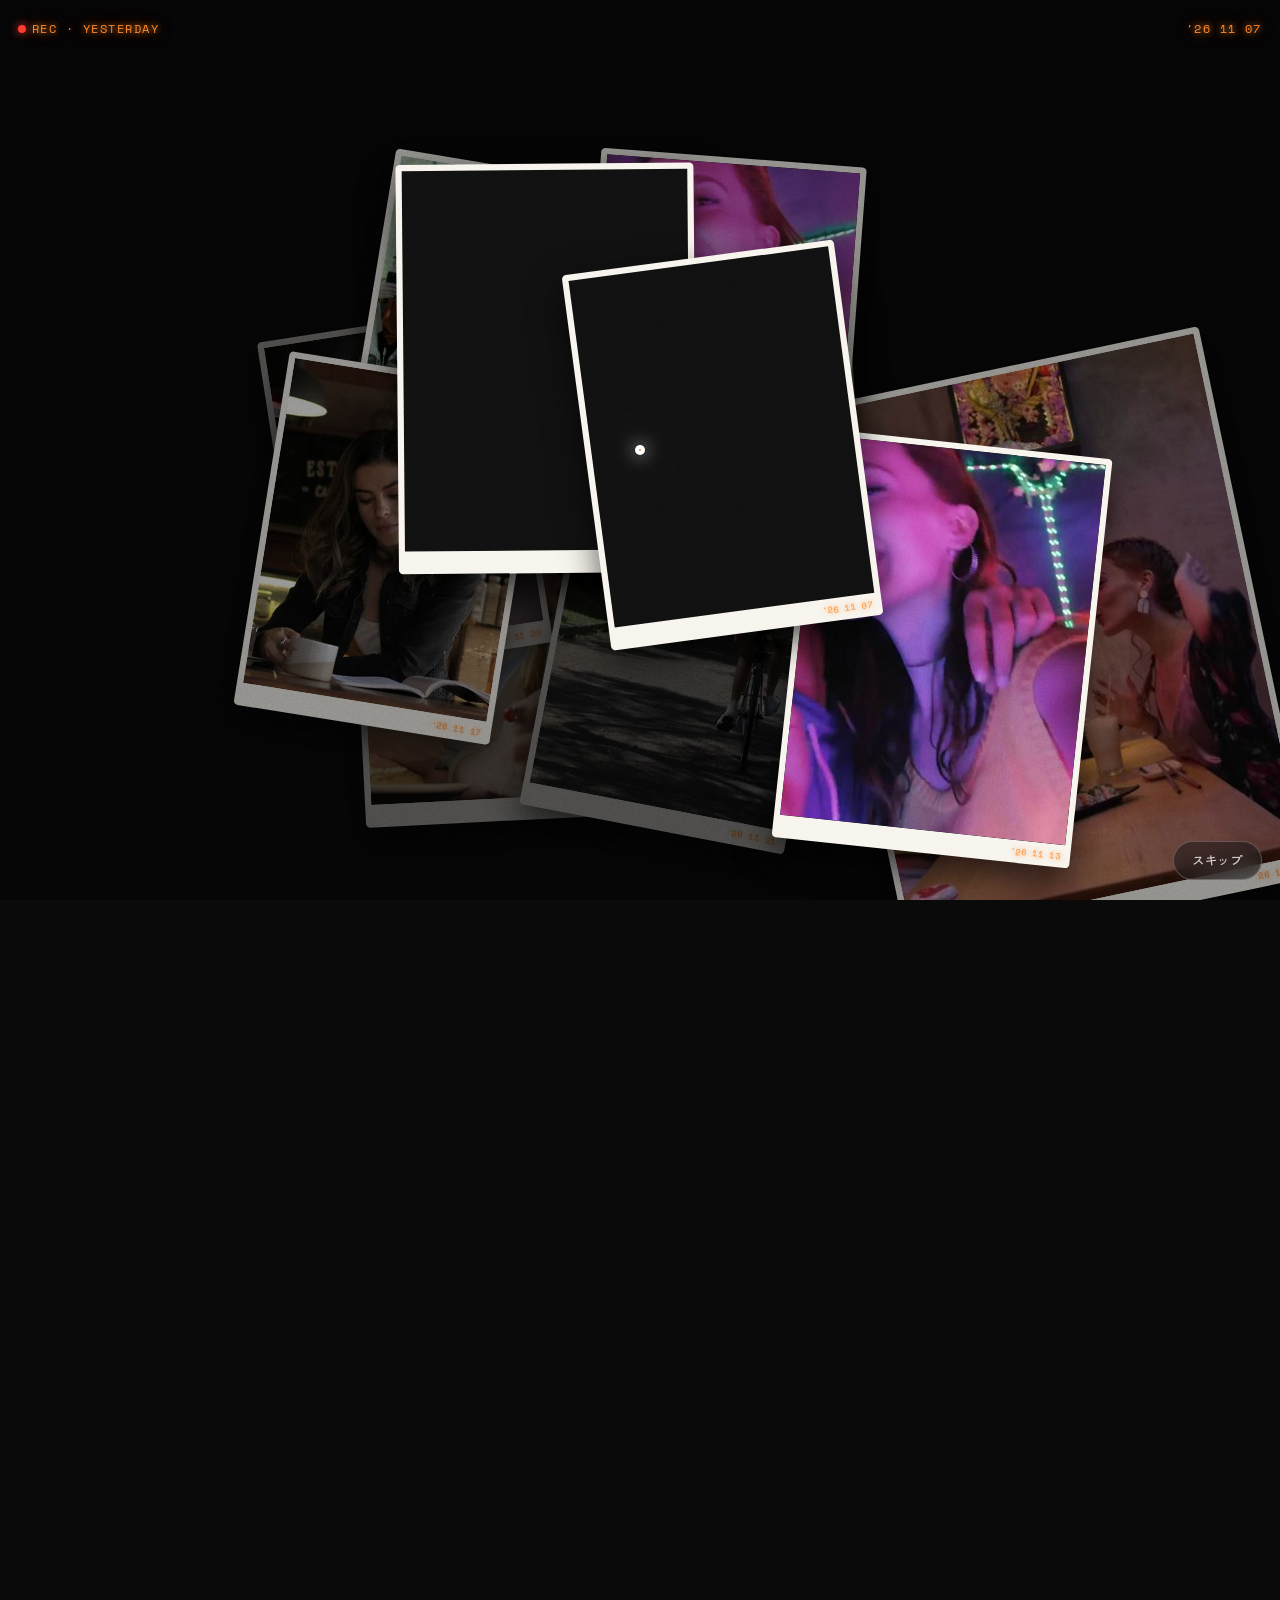
==== commit 0d0eb087: "LP: faster hero clip rotation Co-Authored-By: Claude Sonnet 5.5 <noreply@anthropic.com> Claude-Sessi" ====
--- a/lp/index.html
+++ b/lp/index.html
@@ -79,10 +79,10 @@
 /* ---------- hero: a day of full-bleed clips ---------- */
 .hero{position:relative;min-height:100svh;display:flex;align-items:flex-end;overflow:hidden;isolation:isolate;background:#050506}
 .hero-media{position:absolute;inset:0;z-index:-2}
-.hv{position:absolute;inset:0;margin:0;opacity:0;transition:opacity 1.2s ease}
+.hv{position:absolute;inset:0;margin:0;opacity:0;transition:opacity .7s ease}
 .hv.on{opacity:1}
 .hv video{width:100%;height:100%;object-fit:cover;object-position:var(--op,50% 50%);filter:saturate(1.15) contrast(1.05);transform:scale(1.06)}
-.hv.on video{animation:kb 7.4s linear forwards}
+.hv.on video{animation:kb 3.4s linear forwards}
 @keyframes kb{from{transform:scale(1.06)}to{transform:scale(1.15)}}
 .hero::before{content:"";position:absolute;inset:0;z-index:-1;background:linear-gradient(180deg,rgba(10,10,11,.6) 0%,rgba(10,10,11,.1) 26%,rgba(10,10,11,.18) 50%,rgba(10,10,11,.86) 86%,var(--ground) 100%)}
 .hero .wrap{width:100%;padding-block:clamp(110px,18vh,160px) clamp(40px,7vh,72px)}
@@ -541,13 +541,13 @@
 function play(v){if(!v)return;var p=v.play();if(p&&p.catch)p.catch(function(){})}
 
 /* ---------- hero: one day of clips, story-style bars ---------- */
-var hvs=$$('#heroMedia .hv'),T=5400,hcur=0,helapsed=0,hlast=0,hvis=true,hprev=null;
+var hvs=$$('#heroMedia .hv'),T=2600,hcur=0,helapsed=0,hlast=0,hvis=true,hprev=null;
 function hshow(i){
   var prev=hcur;hcur=i;helapsed=0;
   hvs.forEach(function(f,k){f.classList.toggle('on',k===i)});
   var nv=$('video',hvs[i]);try{nv.currentTime=0}catch(e){}
   if(!reduce)play(nv);
-  if(prev!==i){var pv=$('video',hvs[prev]);clearTimeout(hprev);hprev=setTimeout(function(){if(hcur!==prev)pv.pause()},1400)}
+  if(prev!==i){var pv=$('video',hvs[prev]);clearTimeout(hprev);hprev=setTimeout(function(){if(hcur!==prev)pv.pause()},900)}
   $('#recClock').textContent=hvs[i].getAttribute('data-t');
   $('#recLab').textContent=hvs[i].getAttribute('data-l');
 }
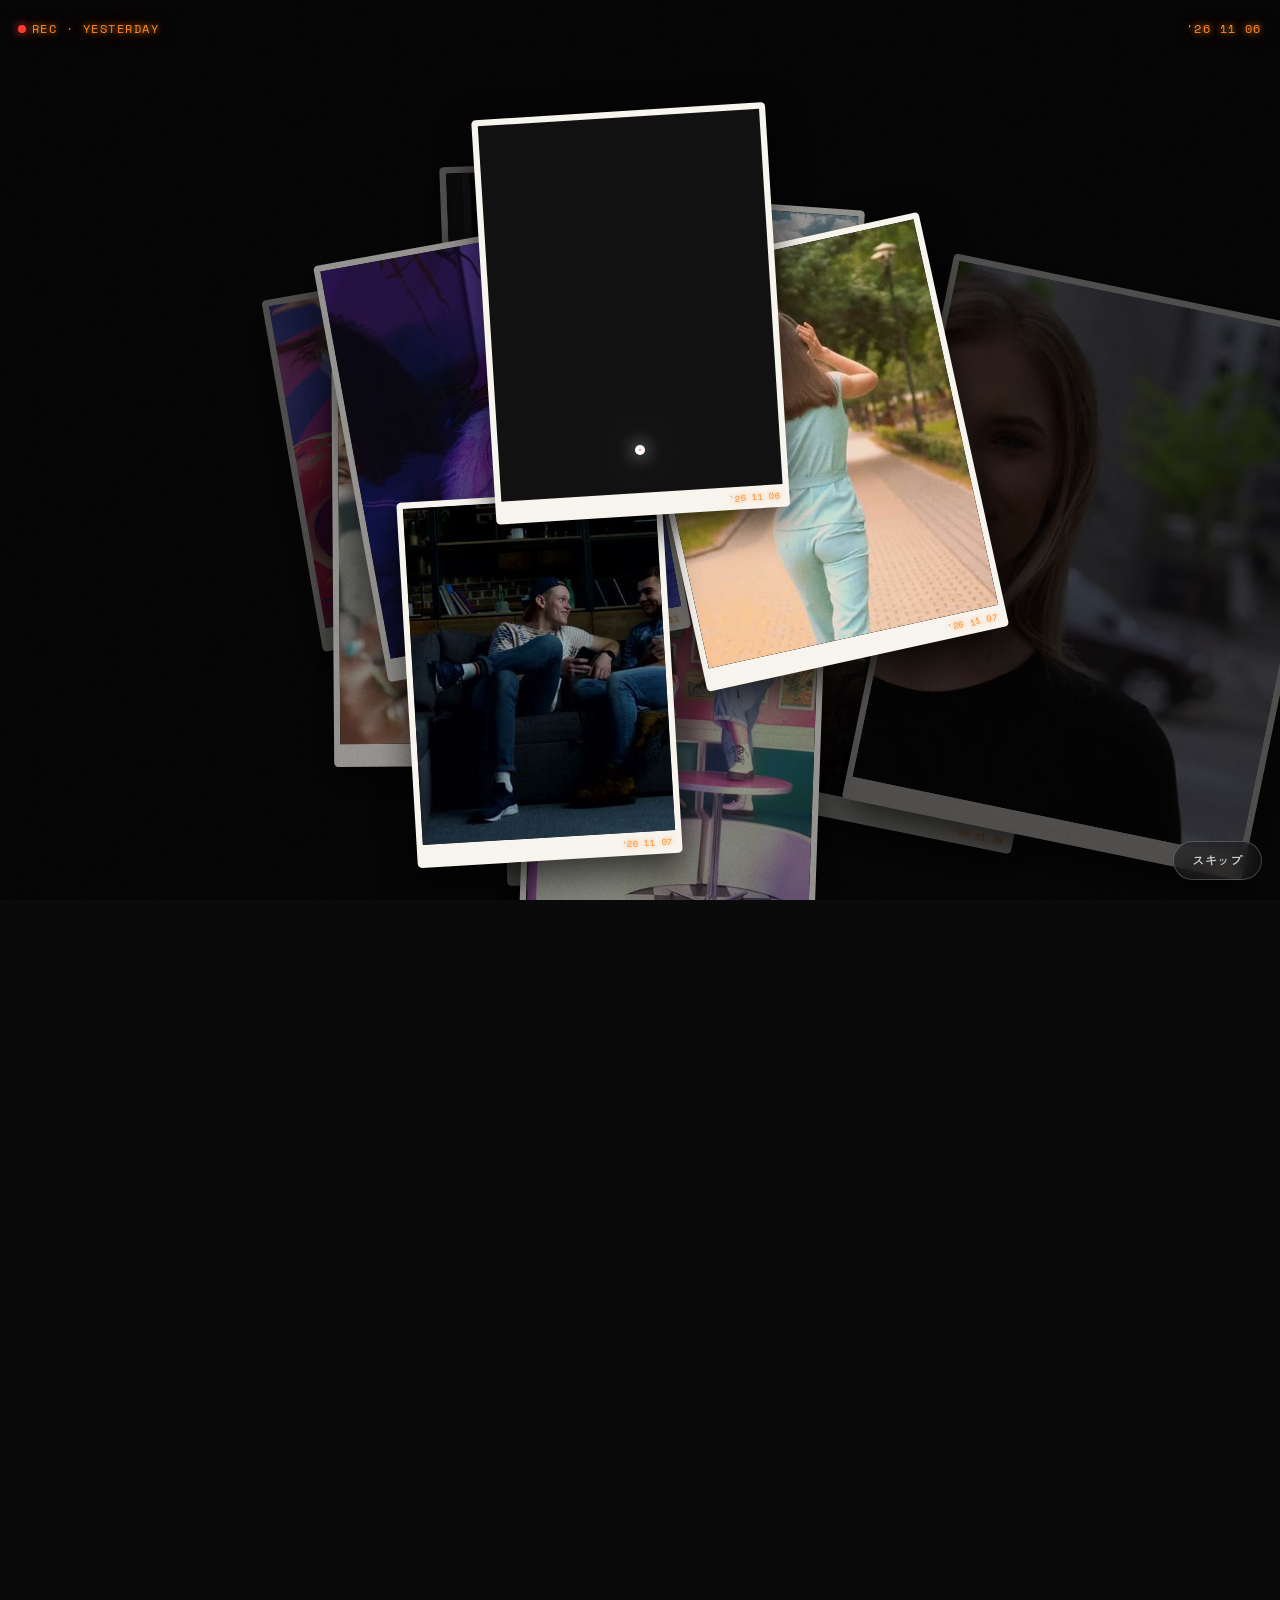
==== commit e1763def: "LP: larger header logo and buttons Co-Authored-By: Claude Sonnet 5.5 <noreply@anthropic.com> Claude-" ====
--- a/lp/index.html
+++ b/lp/index.html
@@ -52,20 +52,22 @@
 .top{position:fixed;top:env(safe-area-inset-top,0px);left:0;right:0;z-index:80;transition:background .3s,backdrop-filter .3s}
 .top.solid{background:color-mix(in srgb,var(--ground) 78%,transparent);backdrop-filter:blur(14px);-webkit-backdrop-filter:blur(14px);border-bottom:1px solid var(--line)}
 .top .wrap{display:flex;align-items:center;justify-content:space-between;gap:12px;padding-block:14px}
-.logo{display:inline-flex;align-items:flex-start;text-decoration:none;font-size:1rem}
+.logo{display:inline-flex;align-items:flex-start;text-decoration:none;font-size:1.3rem}
 .logo b{font-family:var(--f-word);font-weight:900;font-size:1.5em;letter-spacing:-.05em;line-height:1}
 .logo i{font-family:var(--f-serif);font-style:italic;font-size:.633em;color:var(--sub);margin:-.395em 0 0 .2em}
 html.has-intro:not(.logo-in) .top .logo{opacity:0}
 html.intro-on,html.intro-on body{overflow:hidden;height:100%}
 .top-actions{display:flex;align-items:center;gap:8px}
-.chip-btn{display:inline-flex;align-items:center;gap:7px;border:1px solid var(--line);background:rgba(20,20,22,.55);backdrop-filter:blur(10px);-webkit-backdrop-filter:blur(10px);border-radius:999px;padding:7px 12px;font-size:.78rem;cursor:pointer;white-space:nowrap}
-.chip-btn .dot{width:7px;height:7px;border-radius:50%;background:var(--sub)}
+.chip-btn{display:inline-flex;align-items:center;gap:7px;border:1px solid var(--line);background:rgba(20,20,22,.55);backdrop-filter:blur(10px);-webkit-backdrop-filter:blur(10px);border-radius:999px;padding:9px 14px;font-size:.92rem;cursor:pointer;white-space:nowrap}
+.chip-btn .dot{width:8px;height:8px;border-radius:50%;background:var(--sub)}
 .chip-btn[aria-pressed="true"] .dot{background:var(--stamp);box-shadow:0 0 8px var(--stamp)}
 .btn{display:inline-flex;align-items:center;justify-content:center;gap:8px;border:0;border-radius:999px;padding:14px 26px;font-weight:700;font-size:.98rem;text-decoration:none;cursor:pointer;transition:transform .15s var(--ease)}
 .btn:active{transform:scale(.97)}
 .btn-white{background:var(--paper);color:#111}
-.btn-sm{padding:8px 14px;font-size:.8rem}
+.btn-sm{padding:10px 16px;font-size:.92rem}
 .btn-glow{background:linear-gradient(90deg,var(--peach),var(--rose));color:#1a0d08;box-shadow:0 10px 34px color-mix(in srgb,var(--rose) 40%,transparent)}
+
+@media (max-width:370px){.logo{font-size:1.08rem}.chip-btn{padding:8px 10px;font-size:.8rem}.btn-sm{padding:9px 12px;font-size:.82rem}.top-actions{gap:6px}.day-clock b{font-size:2.1rem}.day-nav button{padding:4px 9px}}
 
 /* ---------- hand-drawn circle ---------- */
 .circ{position:relative;display:inline-block;white-space:nowrap}
@@ -86,7 +88,7 @@
 @keyframes kb{from{transform:scale(1.06)}to{transform:scale(1.15)}}
 .hero::before{content:"";position:absolute;inset:0;z-index:-1;background:linear-gradient(180deg,rgba(10,10,11,.6) 0%,rgba(10,10,11,.1) 26%,rgba(10,10,11,.18) 50%,rgba(10,10,11,.86) 86%,var(--ground) 100%)}
 .hero .wrap{width:100%;padding-block:clamp(110px,18vh,160px) clamp(40px,7vh,72px)}
-.rec{position:absolute;right:max(16px,env(safe-area-inset-right,0px));top:calc(74px + env(safe-area-inset-top,0px));z-index:5;font-family:var(--f-mono);letter-spacing:.12em;color:#ff8a2a;text-shadow:0 0 6px rgba(255,140,40,.9),0 0 16px rgba(255,120,30,.55);text-align:right;line-height:1.2}
+.rec{position:absolute;right:max(16px,env(safe-area-inset-right,0px));top:calc(86px + env(safe-area-inset-top,0px));z-index:5;font-family:var(--f-mono);letter-spacing:.12em;color:#ff8a2a;text-shadow:0 0 6px rgba(255,140,40,.9),0 0 16px rgba(255,120,30,.55);text-align:right;line-height:1.2}
 .rec .r1{font-size:.7rem}
 .rec .r1 i{display:inline-block;width:8px;height:8px;border-radius:50%;background:#ff3b30;margin-right:6px;box-shadow:0 0 10px #ff3b30;animation:rec 1.2s steps(2) infinite}
 .rec .clock{font-size:clamp(1.9rem,8vw,3rem);font-weight:700;letter-spacing:.02em;margin-top:4px;font-variant-numeric:tabular-nums}
@@ -106,10 +108,10 @@
 .dbg.on{opacity:1}
 .dbg video{width:100%;height:100%;object-fit:cover;filter:saturate(1.1) brightness(.7)}
 .day-stick::after{content:"";position:absolute;inset:0;z-index:-1;pointer-events:none;background:radial-gradient(ellipse at 50% 48%,rgba(10,10,11,0) 0%,rgba(10,10,11,.62) 82%),linear-gradient(180deg,rgba(10,10,11,.6),transparent 22%,transparent 55%,rgba(10,10,11,.9))}
-.day-clock{position:absolute;left:var(--gl);top:calc(76px + env(safe-area-inset-top,0px));z-index:3;font-family:var(--f-mono);font-variant-numeric:tabular-nums;line-height:1}
+.day-clock{position:absolute;left:var(--gl);top:calc(88px + env(safe-area-inset-top,0px));z-index:3;font-family:var(--f-mono);font-variant-numeric:tabular-nums;line-height:1}
 .day-clock b{display:block;font-size:clamp(2.4rem,10vw,4.4rem);letter-spacing:-.02em;font-weight:700}
 .day-clock span{display:block;margin-top:6px;font-size:.7rem;letter-spacing:.2em;color:var(--stamp);text-transform:uppercase}
-.day-nav{position:absolute;right:var(--gr);top:calc(82px + env(safe-area-inset-top,0px));z-index:4;display:flex;gap:8px}
+.day-nav{position:absolute;right:var(--gr);top:calc(94px + env(safe-area-inset-top,0px));z-index:4;display:flex;gap:8px}
 .day-nav button{border:1px solid var(--line);background:rgba(20,20,22,.5);backdrop-filter:blur(10px);-webkit-backdrop-filter:blur(10px);color:var(--sub);border-radius:999px;padding:5px 12px;font-size:.74rem;cursor:pointer;transition:all .3s}
 .day-nav button.on{background:var(--paper);color:#111;border-color:var(--paper)}
 .day-copy{position:absolute;left:var(--gl);right:var(--gr);bottom:calc(7svh + env(safe-area-inset-bottom,0px));height:8.4rem;z-index:3}
@@ -149,7 +151,7 @@
   .day-copy{left:max(var(--gl),7vw);right:auto;bottom:auto;top:calc(50% - 4.2rem);width:min(40vw,540px)}
   .dc{bottom:auto;top:0}
   .dc h2{font-size:clamp(2.4rem,3.8vw,3.8rem);white-space:nowrap}
-  .day-clock{top:calc(86px + env(safe-area-inset-top,0px));left:max(var(--gl),7vw)}
+  .day-clock{top:calc(96px + env(safe-area-inset-top,0px));left:max(var(--gl),7vw)}
 }
 
 /* ---------- open yesterday ---------- */
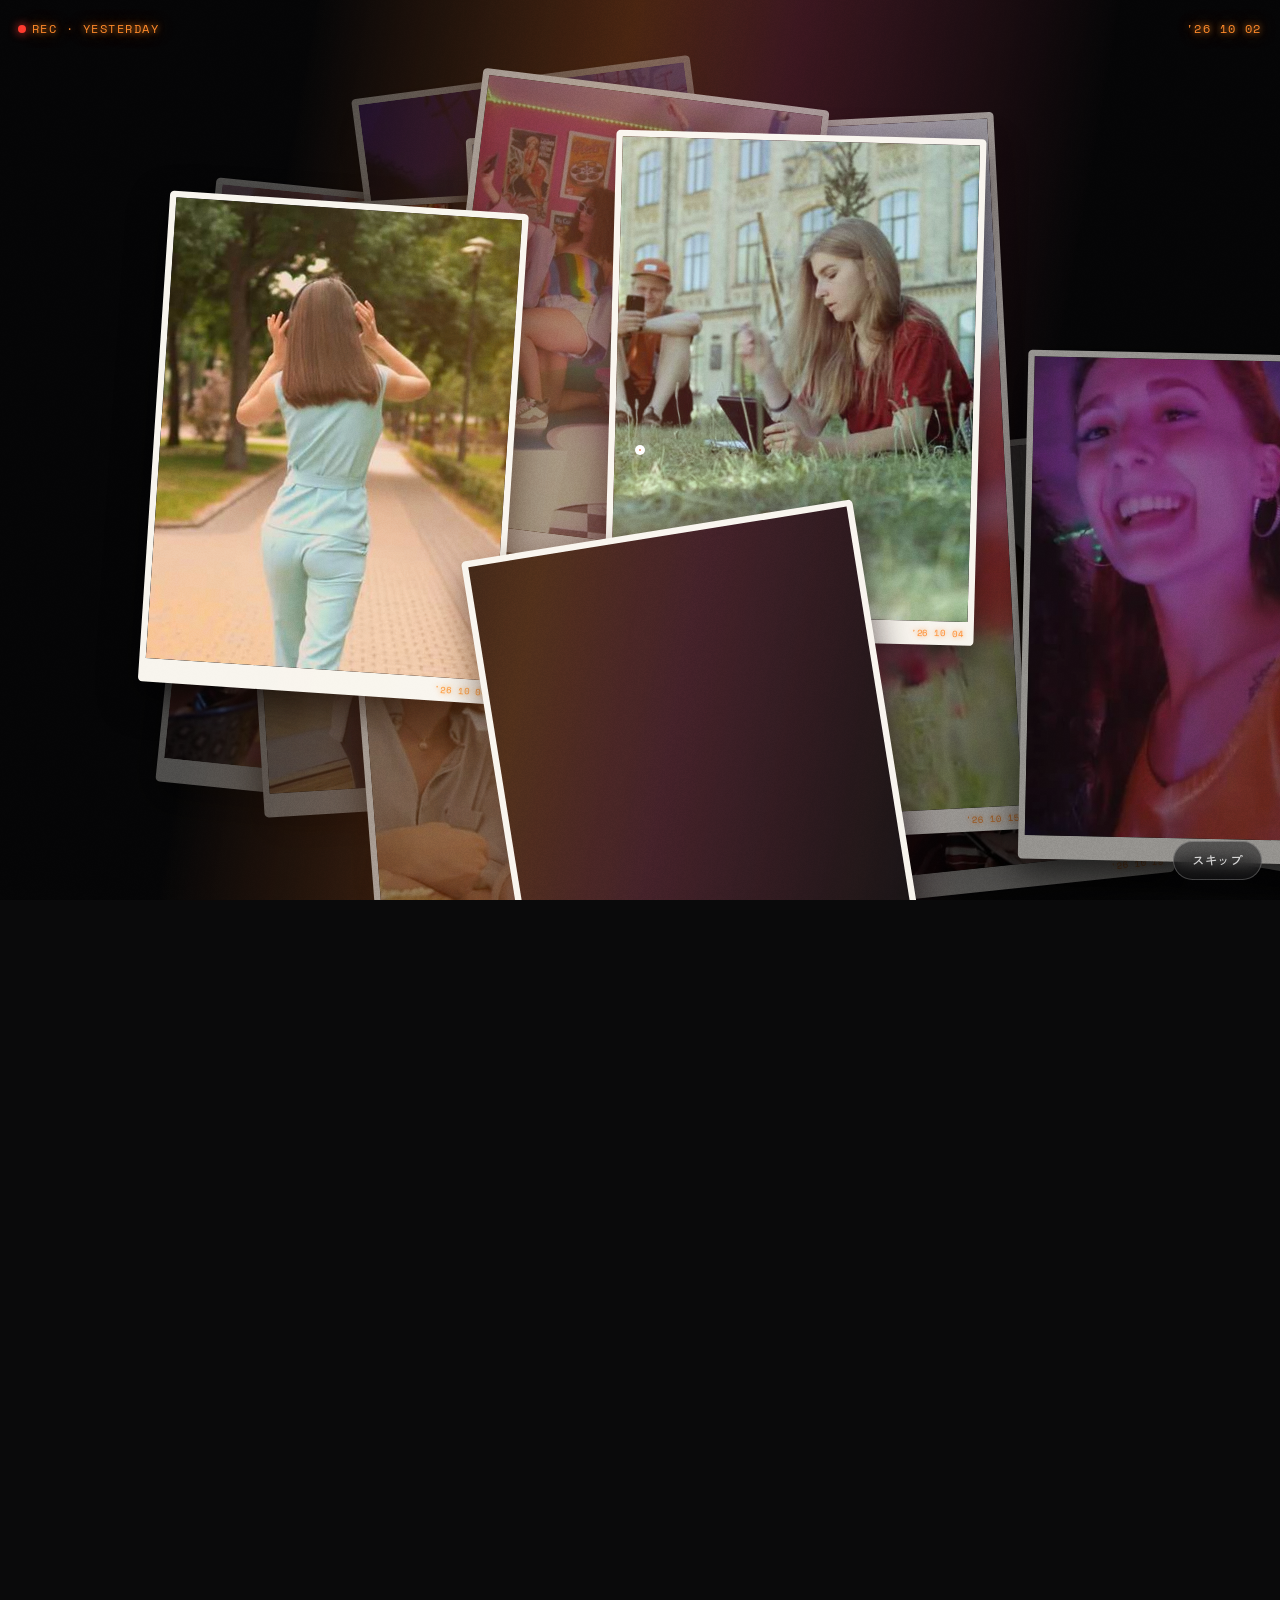
==== commit 05d4bf1a: "LP: viewfinder dolly-in scene with exploded 3D layers, floating depth prints, light bloom Co-Authore" ====
--- a/lp/index.html
+++ b/lp/index.html
@@ -154,6 +154,42 @@
   .day-clock{top:calc(96px + env(safe-area-inset-top,0px));left:max(var(--gl),7vw)}
 }
 
+
+/* ---------- day: depth layers ---------- */
+.fprints{position:absolute;inset:0;z-index:1;perspective:900px;pointer-events:none}
+.fp{position:absolute;background:var(--print);padding:4px 4px 15px;border-radius:3px;box-shadow:0 20px 44px rgba(0,0,0,.55);will-change:transform;transform-style:preserve-3d}
+.fp img{width:100%;aspect-ratio:3/4;object-fit:cover;display:block}
+.fp.near{z-index:3;filter:blur(2.2px)}
+.dbg video{transform:scale(calc(1 + var(--dp,0) * .16))}
+.day-stick::before{content:"";position:absolute;inset:0;z-index:0;pointer-events:none;background:radial-gradient(circle at var(--gx,50%) 46%,var(--gc2,rgba(255,170,110,.28)),transparent 46%);mix-blend-mode:screen;transition:background 1s}
+
+/* ---------- dive: through the viewfinder into the view ---------- */
+.dive{position:relative;background:#050506}
+.dive-track{position:relative;height:300svh}
+.dive-stick{position:sticky;top:0;height:100svh;overflow:hidden;isolation:isolate;background:radial-gradient(ellipse at 50% 50%,#17181d,#050506 72%)}
+.dive-scene{position:absolute;inset:0;perspective:1000px;perspective-origin:50% 50%}
+.dive-world{position:absolute;inset:0;transform-style:preserve-3d;transform-origin:50% 50% -1500px;will-change:transform}
+.dv-p{position:absolute;inset:0;pointer-events:none;backface-visibility:hidden;-webkit-backface-visibility:hidden}
+.dv-bezel{inset:-22px;border-radius:120px;background:#09090b;box-shadow:inset 0 0 0 3px #50505a,0 0 0 1.5px #2a2a2f,0 0 140px rgba(255,150,90,.28)}
+.dv-video{border-radius:var(--vr,90px);overflow:hidden;background:#000}
+.dv-video video{width:100%;height:100%;object-fit:cover;filter:saturate(1.18) contrast(1.06)}
+.dv-video::after{content:"";position:absolute;inset:0;background:radial-gradient(ellipse at 50% 46%,transparent 52%,rgba(0,0,0,.5)),linear-gradient(180deg,rgba(0,0,0,.35),transparent 24%,transparent 70%,rgba(0,0,0,.5))}
+.dv-brk{position:absolute;left:50%;top:44%;width:34%;max-width:230px;aspect-ratio:1;translate:-50% -50%;z-index:1}
+.dv-brk i{position:absolute;width:22%;height:22%;border:2px solid rgba(255,255,255,.85)}
+.dv-brk i:nth-child(1){left:0;top:0;border-right:0;border-bottom:0}.dv-brk i:nth-child(2){right:0;top:0;border-left:0;border-bottom:0}.dv-brk i:nth-child(3){left:0;bottom:0;border-right:0;border-top:0}.dv-brk i:nth-child(4){right:0;bottom:0;border-left:0;border-top:0}
+.dvt{position:absolute;left:6%;right:6%;top:calc(7% + env(safe-area-inset-top,0px));display:flex;align-items:center;justify-content:space-between}
+.dvt .bk{width:46px;height:46px;border-radius:50%;background:rgba(255,255,255,.2);backdrop-filter:blur(10px);-webkit-backdrop-filter:blur(10px);display:grid;place-items:center;font-size:1.3rem}
+.dvt b{font-family:var(--f-word);font-weight:900;font-size:1.5rem;letter-spacing:-.05em}
+.dvt span{width:46px}
+.dvg{position:absolute;left:0;right:0;bottom:23%;display:flex;justify-content:center;gap:10px}
+.dvg span{border-radius:999px;padding:9px 16px;background:rgba(20,20,22,.5);backdrop-filter:blur(10px);-webkit-backdrop-filter:blur(10px);border:1px solid rgba(255,255,255,.22);font-size:.95rem;font-weight:700}
+.dvs{position:absolute;right:6%;bottom:17%;font-family:var(--f-mono);font-size:1rem;letter-spacing:.06em;color:#ff8a2a;text-shadow:0 0 8px rgba(255,140,40,.95),0 0 18px rgba(255,120,30,.6)}
+.dvo{position:absolute;left:50%;bottom:6%;width:96px;height:96px;margin-left:-48px;border-radius:50%;background:radial-gradient(circle at 35% 30%,#ffb066,#ff7a1a 60%,#c4520a);box-shadow:0 0 0 5px rgba(255,255,255,.2),0 0 60px rgba(255,122,26,.7)}
+.dive-line{position:absolute;left:var(--gl);right:var(--gr);bottom:calc(9svh + env(safe-area-inset-bottom,0px));z-index:5;text-align:center;opacity:0;transform:translateY(16px);text-shadow:0 2px 24px rgba(0,0,0,.7)}
+.dive-line .mono{display:block;color:var(--stamp);margin-bottom:10px}
+.dive-line h2{font-size:clamp(2rem,7.4vw,4rem)}
+@media (min-width:880px){.dvo{width:110px;height:110px;margin-left:-55px}.dvg span{font-size:1.1rem;padding:11px 20px}.dvt .bk{width:56px;height:56px}.dvt b{font-size:1.9rem}}
+
 /* ---------- open yesterday ---------- */
 .sec{position:relative;padding-block:clamp(56px,9vw,100px);overflow-x:clip}
 .sec h2{font-size:clamp(2rem,7vw,3.8rem)}
@@ -359,6 +395,7 @@
       <figure class="dbg" data-src="stars" aria-hidden="true"><video muted loop playsinline></video></figure>
       <figure class="dbg" data-src="noon" aria-hidden="true"><video muted loop playsinline></video></figure>
 
+      <div class="fprints" id="fprints" aria-hidden="true"></div>
       <div class="day-clock" aria-hidden="true"><b id="dClock">09:00</b><span id="dKick">MORNING</span></div>
       <div class="day-nav" id="dayNav"><button type="button" class="on">朝</button><button type="button">昼</button><button type="button">夜</button><button type="button">翌朝</button></div>
 
@@ -384,6 +421,26 @@
         <div class="dc" aria-hidden="true"><span class="mono">Night</span><h2>ひと晩、現像。</h2><p class="s">中身は、まだ見えない。</p></div>
         <div class="dc" aria-hidden="true"><span class="mono">Next morning</span><h2>友だちの昨日が、<br>ひらく。</h2><p class="s">今日を撮った人にだけ。</p></div>
       </div>
+    </div>
+  </div>
+</section>
+
+
+<!-- ========== DIVE: through the viewfinder into the view ========== -->
+<section class="dive" id="dive" aria-label="景色に入る">
+  <div class="dive-track" id="diveTrack">
+    <div class="dive-stick">
+      <div class="dive-scene" aria-hidden="true">
+        <div class="dive-world" id="diveWorld">
+          <div class="dv-p dv-bezel"></div>
+          <div class="dv-p dv-video"><video muted loop playsinline id="diveVideo"></video><div class="dv-brk"><i></i><i></i><i></i><i></i></div></div>
+          <div class="dv-p"><div class="dvt"><span class="bk">‹</span><b>Later</b><span></span></div></div>
+          <div class="dv-p"><div class="dvg"><span>#放課後</span><span>#夕方</span><span>#空</span></div></div>
+          <div class="dv-p"><div class="dvs" id="dvStamp">'26 10 29 18:42</div></div>
+          <div class="dv-p"><div class="dvo"></div></div>
+        </div>
+      </div>
+      <div class="dive-line" id="diveLine"><span class="mono">Viewfinder</span><h2>景色ごと、<br>あしたに。</h2></div>
     </div>
   </div>
 </section>
@@ -572,10 +629,26 @@
   var clock=$('#dClock'),kick=$('#dKick');
   var KICK=['MORNING','AFTERNOON','NIGHT','NEXT MORNING'];
   var GC=['rgba(255,170,110,.36)','rgba(255,214,120,.3)','rgba(120,140,255,.34)','rgba(255,150,170,.38)'];
+  var GC2=['rgba(255,170,110,.3)','rgba(255,220,140,.26)','rgba(110,130,255,.3)','rgba(255,160,180,.3)'];
   var RNG=[[540,585],[730,1170],[1380,1900],[1900,1980]];
   // reuse the hero clips as the scene backdrops (same source strings, no extra bytes in the page)
   dbgs.forEach(function(f){var src=$('#heroMedia .hv[data-k="'+f.getAttribute('data-src')+'"] video');if(src){var v=$('video',f);v.src=src.getAttribute('src');v.poster=src.getAttribute('poster')||''}});
   var vis=false,dp=0,tp=0,txt=-1,sidx=-1,shots=0,beatT=0,mx=0,my=0;
+  // floating prints at different depths (photos reused from the opening pool; same strings, no extra bytes)
+  var stick=$('.day-stick'),fpw=$('#fprints'),pool=$$('.intro-pool img'),wideV=window.innerWidth>760;
+  var FP=wideV?
+    [[8,16,150,-260,-9,.5],[84,12,120,-120,8,.8],[14,66,130,160,6,1.3],[88,62,160,-60,-6,.6],[40,84,110,260,10,1.6],[60,6,100,-340,4,.3]]:
+    [[-6,17,92,-180,-9,.5],[78,12,78,-90,8,.8],[-8,72,96,170,7,1.3],[84,66,100,-40,-6,.6],[56,88,70,240,10,1.6],[30,6,60,-300,4,.3]];
+  var fps=FP.map(function(c,i){
+    var el=document.createElement('div');el.className='fp'+(c[3]>120?' near':'');
+    var im=document.createElement('img');im.alt='';if(pool[(i*6+3)%pool.length])im.src=pool[(i*6+3)%pool.length].getAttribute('src');
+    el.appendChild(im);el.style.left=c[0]+'%';el.style.top=c[1]+'%';el.style.width=c[2]+'px';fpw.appendChild(el);return el});
+  function fpFrame(u){
+    for(var i=0;i<fps.length;i++){
+      var c=FP[i],k=c[5],drift=(0.5-u)*(140+c[3]*.35)*k;
+      fps[i].style.transform='translate3d('+(mx*c[3]*.08).toFixed(1)+'px,'+(drift+my*c[3]*.05).toFixed(1)+'px,'+c[3]+'px) rotate('+(c[4]+Math.sin(u*6+i)*3).toFixed(2)+'deg)';
+    }
+  }
   try{new IntersectionObserver(function(es){vis=es[0].isIntersecting;if(!vis)dbgs.forEach(function(f){$('video',f).pause()});else play($('video',dbgs[Math.max(0,txt)]))},{rootMargin:'10% 0px'}).observe(track)}catch(e){vis=true}
   function ss(a,b,x){x=clamp((x-a)/(b-a),0,1);return x*x*(3-2*x)}
   function setText(i){
@@ -584,7 +657,7 @@
     dbgs.forEach(function(f,k){f.classList.toggle('on',k===i);var v=$('video',f);if(k===i){if(vis)play(v)}else setTimeout(function(){if(txt!==k)v.pause()},1300)});
     navb.forEach(function(b,k){b.classList.toggle('on',k===i)});
     kick.textContent=KICK[i];
-    glow.style.setProperty('--gc',GC[i]);
+    glow.style.setProperty('--gc',GC[i]);$('.day-stick').style.setProperty('--gc2',GC2[i]);
     clearInterval(beatT);
     if(from!==-1){
       if(i===1)hap('tap',true);
@@ -609,6 +682,7 @@
     var flip=reduce?1:ss(0,.5,f);
     var ang=reduce?0:(k+flip-1)*360;
     var tx=mx*5,ty=my*-3.5;
+    stick.style.setProperty('--dp',dp.toFixed(3));stick.style.setProperty('--gx',(50+Math.sin(dp*Math.PI*2)*8).toFixed(1)+'%');fpFrame(dp);
     p3.style.transform='rotateX('+(-5+ty).toFixed(2)+'deg) rotateY('+(ang+tx).toFixed(2)+'deg) rotateZ('+(Math.sin(u*Math.PI)*2.2).toFixed(2)+'deg)';
     var c=Math.abs(Math.cos(ang*Math.PI/180));
     shadow.style.transform='scaleX('+(.5+.5*c).toFixed(3)+')';
@@ -631,6 +705,47 @@
     window.addEventListener('pointermove',function(e){mx=e.clientX/window.innerWidth-.5;my=e.clientY/window.innerHeight-.5},{passive:true});
   }
   setText(0);setScreen(0);requestAnimationFrame(frame);
+})();
+
+/* ---------- dive: dolly through the viewfinder ---------- */
+(function(){
+  var track=$('#diveTrack'),world=$('#diveWorld'),vid=$('#diveVideo'),line=$('#diveLine'),stamp=$('#dvStamp');
+  var planes=$$('.dv-p',world),bez=planes[0],vp=planes[1];
+  var ui=planes.slice(2);var OFF=[120,220,170,340];
+  var ZV=window.innerWidth>760?1100:1500,TMAX=ZV+110;
+  var src=$('#heroMedia .hv[data-k="dusk"] video');if(src){vid.src=src.getAttribute('src');vid.poster=src.getAttribute('poster')||''}
+  var vis=false,dp=0,mx=0,my=0;
+  function clamp(x,a,b){return Math.max(a,Math.min(b,x))}
+  function ss(a,b,x){x=clamp((x-a)/(b-a),0,1);return x*x*(3-2*x)}
+  try{new IntersectionObserver(function(es){vis=es[0].isIntersecting;if(vis&&!reduce)play(vid);else vid.pause()},{rootMargin:'10% 0px'}).observe(track)}catch(e){vis=true}
+  function tickStamp(){var d=new Date();stamp.textContent=stampOf(d)+' '+pad(d.getHours())+':'+pad(d.getMinutes())}
+  tickStamp();setInterval(tickStamp,20000);
+  if(reduce){
+    track.style.height='auto';$('.dive-stick').style.height='100svh';$('.dive-stick').style.position='relative';
+    world.style.transform='none';world.style.transformOrigin='50% 50%';
+    planes.forEach(function(p){p.style.transform='none'});bez.style.display='none';vp.style.setProperty('--vr','0px');
+    line.style.opacity='1';line.style.transform='none';vid.removeAttribute('autoplay');return;
+  }
+  function frame(){
+    requestAnimationFrame(frame);
+    if(!vis)return;
+    var r=track.getBoundingClientRect(),span=r.height-window.innerHeight;
+    var tp=clamp(-r.top/span,0,1);dp+=(tp-dp)*.14;
+    var settle=ss(0,.22,dp),side=Math.sin(Math.PI*ss(.2,.62,dp));
+    var e=ss(.16,.48,dp),t=TMAX*ss(.46,.9,dp);
+    var ry=-22*(1-settle)+17*side+mx*4,rx=8*(1-settle)-6*side-my*3;
+    world.style.transform='translateZ('+t.toFixed(1)+'px) rotateX('+rx.toFixed(2)+'deg) rotateY('+ry.toFixed(2)+'deg)';
+    bez.style.transform='translateZ('+(-ZV-14)+'px)';
+    vp.style.transform='translateZ('+(-ZV)+'px)';
+    for(var i=0;i<ui.length;i++)ui[i].style.transform='translateZ('+(-ZV+OFF[i]*e).toFixed(1)+'px)';
+    var uo=1-ss(.62,.84,dp);
+    ui.forEach(function(p){p.style.opacity=uo.toFixed(3)});
+    bez.style.opacity=(1-ss(.46,.68,dp)).toFixed(3);
+    vp.style.setProperty('--vr',(90*(1-ss(.55,.9,dp))).toFixed(1)+'px');
+    var lo=ss(.8,.94,dp);line.style.opacity=lo.toFixed(3);line.style.transform='translateY('+(16*(1-lo)).toFixed(1)+'px)';
+  }
+  if(window.matchMedia('(hover:hover)').matches)window.addEventListener('pointermove',function(e){mx=e.clientX/window.innerWidth-.5;my=e.clientY/window.innerHeight-.5},{passive:true});
+  requestAnimationFrame(frame);
 })();
 
 /* ---------- open yesterday ---------- */
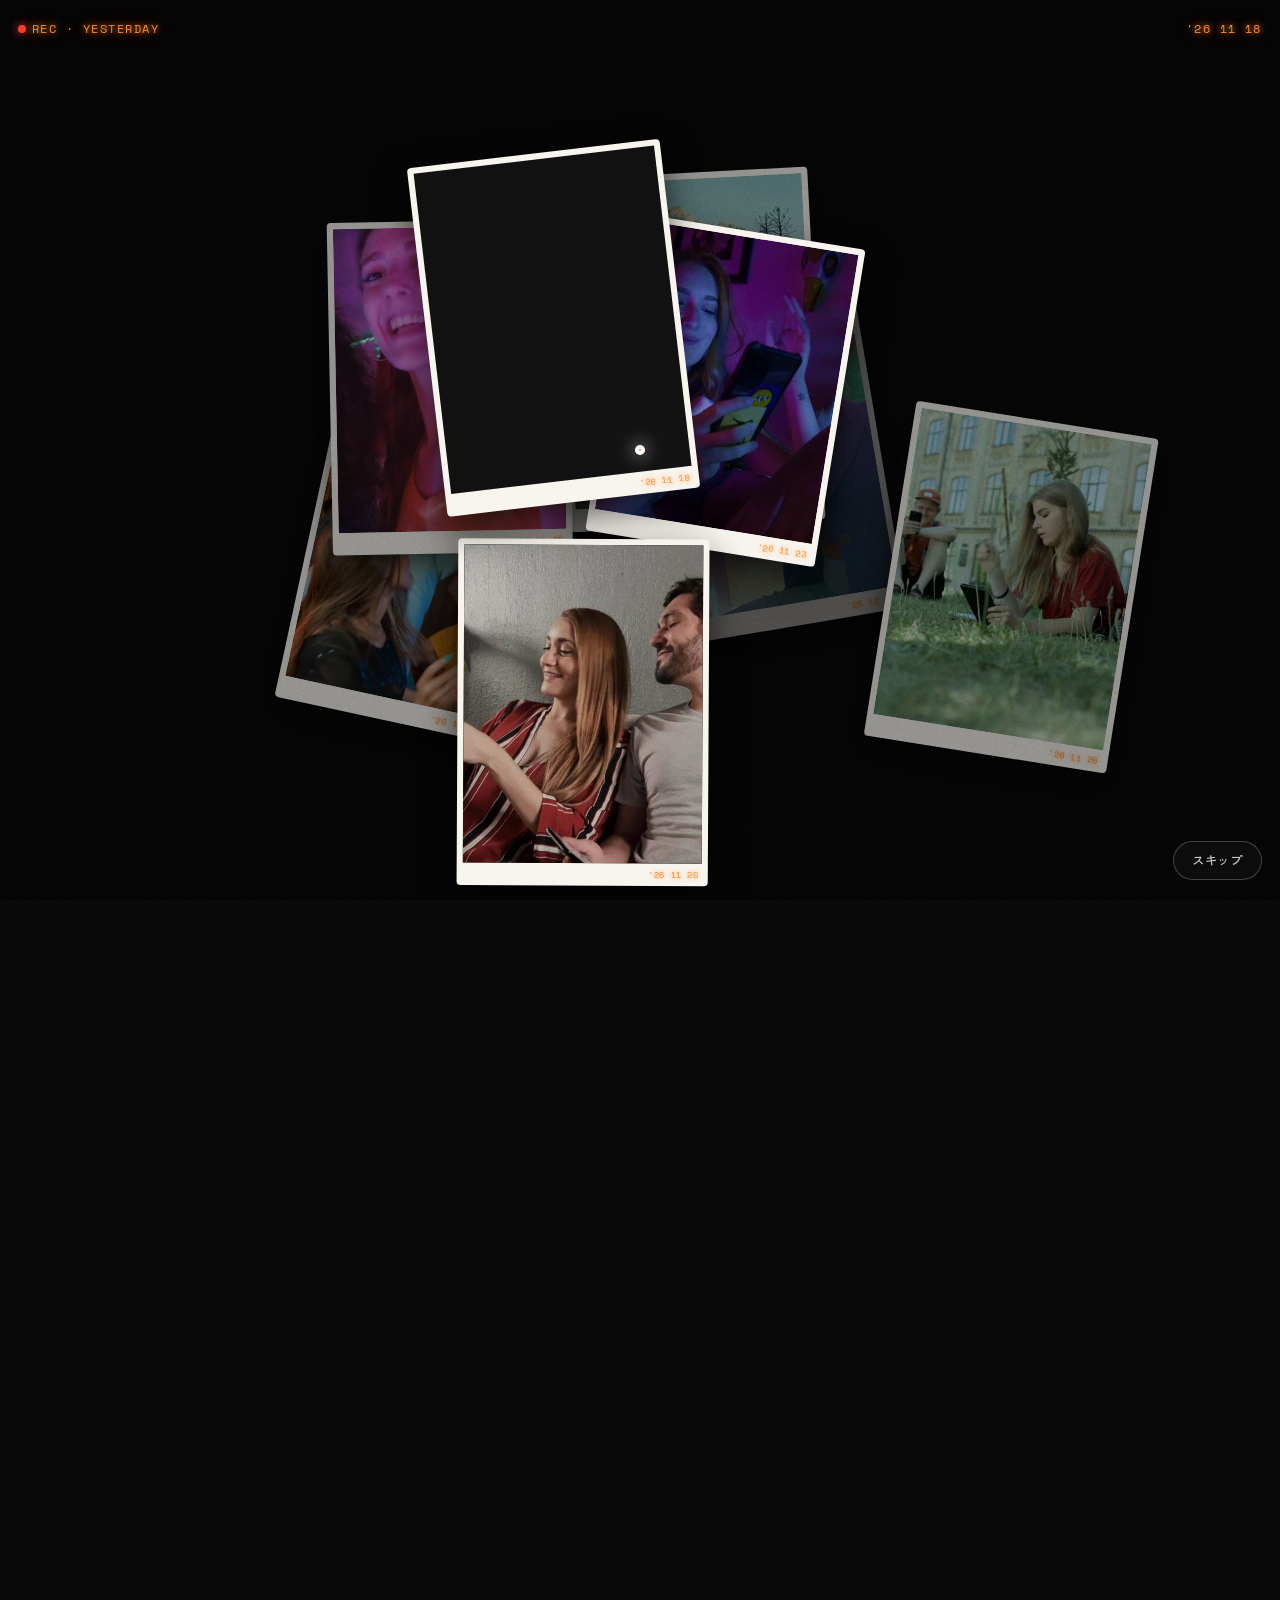
==== commit ce5710f6: "LP: Mondo globe-dive into a 3D ring of world prints; rebuilt long-press orb with ticks, gathering li" ====
--- a/lp/index.html
+++ b/lp/index.html
@@ -271,6 +271,61 @@
 .msheet.show .ms-in{opacity:1;transform:none}
 @media (min-width:720px){.ms-panel{left:50%;right:auto;width:min(620px,92vw);translate:-50% 0;bottom:5svh;border-radius:28px;border-bottom:1px solid var(--line);padding:30px 32px 34px}.ms-row{margin:20px -32px 0;padding:0 32px 4px}.mc{width:150px}}
 
+
+/* ---------- mondo: from the globe into the world ---------- */
+.mn{position:relative;background:#050506}
+.mn-track{position:relative;height:340svh}
+.mn-stick{position:sticky;top:0;height:100svh;overflow:hidden;isolation:isolate;touch-action:pan-y;background:radial-gradient(ellipse at 50% 46%,#15151b,#050506 72%)}
+.mn-stars{position:absolute;inset:0;z-index:0;background-image:radial-gradient(1.2px 1.2px at 12% 18%,#fff9,transparent),radial-gradient(1px 1px at 78% 12%,#fff7,transparent),radial-gradient(1.5px 1.5px at 38% 74%,#fff8,transparent),radial-gradient(1px 1px at 90% 58%,#fff6,transparent),radial-gradient(1px 1px at 22% 88%,#fff7,transparent),radial-gradient(1.2px 1.2px at 64% 34%,#fff6,transparent),radial-gradient(1px 1px at 52% 8%,#fff8,transparent),radial-gradient(1px 1px at 6% 56%,#fff6,transparent);pointer-events:none}
+.mn-bg{position:absolute;inset:0;margin:0;z-index:0;opacity:0}
+.mn-bg video{width:100%;height:100%;object-fit:cover;filter:saturate(1.1) brightness(.62)}
+.mn-bg::after{content:"";position:absolute;inset:0;background:radial-gradient(ellipse at 50% 50%,transparent 30%,rgba(5,5,6,.78))}
+.mn-globe{position:absolute;left:50%;top:44%;width:min(330px,76vw);aspect-ratio:1;translate:-50% -50%;z-index:2;will-change:transform,opacity}
+.mn-globe .globe-wrap{width:100%}
+.mn-scene{position:absolute;inset:0;z-index:1;perspective:900px;perspective-origin:50% 48%;pointer-events:none}
+@media (max-width:760px){.mn-scene{perspective:720px}}
+.mn-ring{position:absolute;left:50%;top:48%;width:0;height:0;transform-style:preserve-3d;will-change:transform}
+.mn-card{position:absolute;left:0;top:0;width:var(--cw,150px);aspect-ratio:3/4;margin:0;border-radius:18px;overflow:hidden;background:var(--well);backface-visibility:hidden;-webkit-backface-visibility:hidden;box-shadow:0 30px 60px rgba(0,0,0,.55),0 0 0 1px rgba(255,255,255,.1);pointer-events:auto;cursor:pointer}
+.mn-card img{width:100%;height:100%;object-fit:cover}
+.mn-card::after{content:"";position:absolute;inset:0;background:linear-gradient(180deg,rgba(255,255,255,.12),transparent 30%,transparent 55%,rgba(0,0,0,.72))}
+.mn-card figcaption{position:absolute;left:11px;right:11px;bottom:9px;z-index:2;line-height:1.3}
+.mn-card figcaption b{display:block;font-size:.9rem}
+.mn-card figcaption .mono{font-size:.5rem;letter-spacing:.08em;opacity:.85}
+.mn-title,.mn-end{position:absolute;left:0;right:0;z-index:4;text-align:center;pointer-events:none}
+.mn-title{bottom:calc(8svh + env(safe-area-inset-bottom,0px))}
+.mn-end{bottom:calc(9svh + env(safe-area-inset-bottom,0px));opacity:0}
+.mn-end h2{font-size:clamp(1.9rem,7vw,3.6rem);text-shadow:0 2px 26px rgba(0,0,0,.7)}
+.mn-end .tap-hint,.mn-title .mono{pointer-events:auto}
+.mn-title .mondo-word{margin-top:0}
+.mn-title p.s{margin-top:6px;color:var(--sub)}
+.mn-hint{margin-top:16px}
+
+/* ---------- long-press orb ---------- */
+.orb-wrap{position:relative;width:124px;height:124px}
+.orb-wrap::before,.orb-wrap::after{content:"";position:absolute;inset:0;border-radius:50%;border:1.2px solid rgba(255,255,255,.4);animation:ripple 3s ease-out infinite;pointer-events:none}
+.orb-wrap::after{animation-delay:1.5s}
+.orb-wrap.holding::before,.orb-wrap.holding::after{animation:none;opacity:0}
+@keyframes ripple{0%{transform:scale(1);opacity:.7}100%{transform:scale(1.9);opacity:0}}
+.orb-fx{position:absolute;left:50%;top:50%;width:380px;height:380px;margin:-190px 0 0 -190px;pointer-events:none;z-index:0}
+.orb{position:absolute;inset:0;z-index:1;border:0;padding:0;background:none;border-radius:50%;cursor:pointer;touch-action:none;user-select:none;-webkit-user-select:none;--p:0}
+.orb-ticks{position:absolute;left:-20px;top:-20px;width:calc(100% + 40px);height:calc(100% + 40px);overflow:visible;pointer-events:none}
+.orb-ticks line{stroke:rgba(255,255,255,.3);stroke-width:2.2;stroke-linecap:round;transition:stroke .12s}
+.orb-ticks line.on{stroke:#fff;filter:drop-shadow(0 0 4px #ffd9a8)}
+.orb-glow{position:absolute;inset:-34%;border-radius:50%;background:radial-gradient(circle,rgba(255,176,120,.6),rgba(200,123,255,.25) 40%,transparent 66%);opacity:calc(.3 + var(--p) * .7);transform:scale(calc(1 + var(--p) * .55));transition:opacity .2s,transform .2s;pointer-events:none}
+.orb-core{position:absolute;inset:0;border-radius:50%;overflow:hidden;background:#1d1a52;transform:scale(calc(1 - var(--p) * .13));transition:transform .18s;box-shadow:0 0 0 1.5px rgba(255,255,255,.75) inset,0 22px 50px rgba(0,0,0,.55);animation:breathe 3.2s ease-in-out infinite}
+@keyframes breathe{50%{scale:1.04}}
+.orb.hold .orb-core{animation:none}
+.orb-aur{position:absolute;inset:-35%;background:conic-gradient(from 0deg,#ffd08a,#ff9e8a,#c87bff,#5a3fc0,#7bd6ff,#ffd08a);filter:blur(13px) saturate(1.25);animation:aur 7s linear infinite}
+.orb.hold .orb-aur{animation-duration:1.1s}
+@keyframes aur{to{transform:rotate(360deg)}}
+.orb-core::after{content:"";position:absolute;inset:0;border-radius:50%;background:radial-gradient(circle at 50% 118%,rgba(29,26,82,.9),transparent 55%),radial-gradient(circle at 70% 90%,rgba(255,255,255,.18),transparent 35%)}
+.orb-hi{position:absolute;left:13%;top:7%;width:74%;height:42%;border-radius:50%;background:linear-gradient(180deg,rgba(255,255,255,.8),rgba(255,255,255,0));z-index:2}
+.orb-lab{position:absolute;inset:0;z-index:3;display:grid;place-content:center;text-align:center;color:#fff;text-shadow:0 1px 10px rgba(40,20,90,.7);line-height:1.2}
+.orb-lab b{font-family:var(--f-mono);font-size:.56rem;letter-spacing:.3em;font-weight:700;opacity:.85}
+.orb-lab em{font-style:normal;font-weight:900;font-size:1rem;margin-top:3px}
+.ygrid.holding .ytile video{transition:filter .12s linear,transform .12s linear;filter:blur(calc(24px - var(--pk,0) * 16px)) saturate(calc(.2 + var(--pk,0) * .6)) brightness(calc(.8 + var(--pk,0) * .25));transform:scale(calc(1.15 - var(--pk,0) * .08))}
+.ygrid.holding::after{content:"";position:absolute;inset:-30px;border-radius:30px;pointer-events:none;box-shadow:0 0 calc(var(--pk,0) * 90px) rgba(255,176,120,.35)}
+
 /* ---------- closing ---------- */
 .closing{position:relative;text-align:center;overflow:hidden;isolation:isolate;padding-block:clamp(72px,12vw,130px)}
 .closing .bg{position:absolute;inset:0;z-index:-2}
@@ -446,7 +501,7 @@
 </section>
 
 <!-- ========== OPEN YESTERDAY ========== -->
-<section class="sec" aria-labelledby="h-open">
+<section class="sec" aria-labelledby="h-open" style="padding-bottom:36px">
   <div class="wrap" style="text-align:center">
     <span class="mono k">月を長押し</span>
     <h2 id="h-open">撮ったら、ひらく。</h2>
@@ -459,26 +514,45 @@
       <div class="ytile"><video src="../assets/lp/clip-41181.mp4" poster="../assets/lp/clip-41181.jpg" muted loop playsinline aria-label="朝、コーヒーを持って自撮りする女の子"></video><div class="shade"></div><span class="stamp y-stamp">'26 10 27</span><div class="inf"><b>あなた</b><span class="mono">7:05</span></div></div>
       <div class="lock" id="lock">
         <div class="bloom" id="bloom"></div>
-        <button class="orb-btn" id="openOrb" type="button" aria-label="長押しで昨日をひらく"><svg viewBox="0 0 152 152" aria-hidden="true"><circle class="gauge" cx="76" cy="76" r="72"/></svg><span>長押し</span></button>
+        <div class="orb-wrap" id="orbWrap">
+          <canvas class="orb-fx" id="orbFx" width="380" height="380" aria-hidden="true"></canvas>
+          <button class="orb" id="openOrb" type="button" aria-label="長押しで昨日をひらく">
+            <svg class="orb-ticks" id="orbTicks" viewBox="0 0 184 184" aria-hidden="true"></svg>
+            <span class="orb-glow"></span>
+            <span class="orb-core"><span class="orb-aur"></span><span class="orb-hi"></span></span>
+            <span class="orb-lab"><b>HOLD</b><em id="orbLab">長押し</em></span>
+          </button>
+        </div>
       </div>
     </div>
     <p style="margin-top:8px"><button class="link-btn" id="closeY" type="button" hidden>もういちど、閉じる</button></p>
   </div>
 </section>
 
-<!-- ========== MONDO ========== -->
-<section class="sec mondo" aria-labelledby="h-mondo">
-  <div class="wrap">
-    <div class="globe-wrap">
-      <div class="halo" aria-hidden="true"></div>
-      <svg class="ring-text" viewBox="0 0 200 200" aria-hidden="true"><defs><path id="ring" d="M100,100 m-88,0 a88,88 0 1,1 176,0 a88,88 0 1,1 -176,0"/></defs><text><textPath href="#ring">WORLD LIGHTS — YESTERDAY — LATER — WORLD LIGHTS — YESTERDAY — LATER —</textPath></text></svg>
-      <canvas id="globe" width="680" height="680" aria-hidden="true"></canvas>
-      <button class="globe-hit" id="globeBtn" type="button" aria-haspopup="dialog" aria-label="Mondoの詳細を見る"></button>
+<!-- ========== MONDO: from the globe into the world ========== -->
+<section class="mn" id="mondo" aria-labelledby="h-mondo">
+  <div class="mn-track" id="mnTrack">
+    <div class="mn-stick" id="mnStick">
+      <figure class="mn-bg" id="mnBg" aria-hidden="true"><video muted loop playsinline></video></figure>
+      <div class="mn-stars" aria-hidden="true"></div>
+      <div class="mn-scene" aria-hidden="true"><div class="mn-ring" id="mnRing"></div></div>
+      <div class="mn-globe" id="mnGlobe">
+        <div class="globe-wrap">
+          <div class="halo" aria-hidden="true"></div>
+          <svg class="ring-text" viewBox="0 0 200 200" aria-hidden="true"><defs><path id="ring" d="M100,100 m-88,0 a88,88 0 1,1 176,0 a88,88 0 1,1 -176,0"/></defs><text><textPath href="#ring">WORLD LIGHTS — YESTERDAY — LATER — WORLD LIGHTS — YESTERDAY — LATER —</textPath></text></svg>
+          <canvas id="globe" width="680" height="680" aria-hidden="true"></canvas>
+          <button class="globe-hit" id="globeBtn" type="button" aria-haspopup="dialog" aria-label="Mondoの詳細を見る"></button>
+        </div>
+      </div>
+      <div class="mn-title" id="mnTitle">
+        <div class="mondo-word"><b>Mondo</b><i>yesterday</i></div>
+        <p class="s mono">昨日の世界 · <span class="y-date">10.27</span> · 128 の光</p>
+      </div>
+      <div class="mn-end" id="mnEnd">
+        <h2 id="h-mondo">名前も、いいねもない。</h2>
+        <button class="tap-hint mn-hint" id="globeHint" type="button">詳細を見る</button>
+      </div>
     </div>
-    <div class="mondo-word"><b>Mondo</b><i>yesterday</i></div>
-    <h2 id="h-mondo" style="font-size:clamp(1.3rem,4.4vw,1.9rem);margin-top:6px">名前も、いいねもない。</h2>
-    <p class="s mono">昨日の世界 · <span class="y-date">10.27</span> · 128 の光</p>
-    <button class="tap-hint" id="globeHint" type="button">地球儀をタップ</button>
   </div>
 </section>
 
@@ -748,21 +822,107 @@
   requestAnimationFrame(frame);
 })();
 
-/* ---------- open yesterday ---------- */
+/* ---------- open yesterday: a long-press orb with ticks, gathering light and a peek ---------- */
 (function(){
-  var og=$('#openOrb .gauge'),yg=$('#ygrid');
+  var yg=$('#ygrid'),orb=$('#openOrb'),wrap=$('#orbWrap'),ticks=$('#orbTicks'),lab=$('#orbLab'),fx=$('#orbFx'),fc=fx.getContext('2d');
+  var NT=60,tk=[];
+  for(var i=0;i<NT;i++){var a=i/NT*Math.PI*2-Math.PI/2,l=document.createElementNS('http://www.w3.org/2000/svg','line');
+    l.setAttribute('x1',(92+Math.cos(a)*80).toFixed(1));l.setAttribute('y1',(92+Math.sin(a)*80).toFixed(1));l.setAttribute('x2',(92+Math.cos(a)*88).toFixed(1));l.setAttribute('y2',(92+Math.sin(a)*88).toFixed(1));ticks.appendChild(l);tk.push(l)}
+  var parts=[],holdP=0,holding=false,fxRaf=0,fxLast=0,lit=0;
+  var COL=['255,208,138','255,158,138','200,123,255','255,255,255','123,214,255'];
   function ytiles(on){$$('.ytile video',yg).forEach(function(v){if(on)play(v);else v.pause()})}
-  holdable($('#openOrb'),1200,{
-    progress:function(p){og.style.strokeDashoffset=452*(1-p)},
-    tickEvery:function(p){return 220-150*p},
-    tick:function(p){try{hapOn&&navigator.vibrate&&navigator.vibrate(Math.round(5+40*p))}catch(e){}},
+  function spawnIn(){var a=Math.random()*Math.PI*2,r=170+Math.random()*20;parts.push({x:Math.cos(a)*r,y:Math.sin(a)*r,vx:0,vy:0,a:a,r:r,life:1,sz:1.2+Math.random()*1.8,c:COL[Math.floor(Math.random()*COL.length)],mode:0})}
+  function burst(){for(var i=0;i<90;i++){var a=Math.random()*Math.PI*2,v=1.5+Math.random()*4.5;parts.push({x:Math.cos(a)*40,y:Math.sin(a)*40,vx:Math.cos(a)*v,vy:Math.sin(a)*v,life:1,sz:1.4+Math.random()*2.4,c:COL[Math.floor(Math.random()*COL.length)],mode:1})}}
+  function fxLoop(t){
+    var dt=Math.min(40,t-fxLast);fxLast=t;
+    fc.clearRect(0,0,380,380);fc.globalCompositeOperation='lighter';
+    if(holding&&!reduce){var n=Math.round(holdP*3.2);for(var k=0;k<n;k++)spawnIn()}
+    for(var i=parts.length-1;i>=0;i--){var p=parts[i];
+      if(p.mode===0){p.a+=.035*(1+holdP*2);p.r-=(1.6+holdP*3.2)*(dt/16);p.x=Math.cos(p.a)*p.r;p.y=Math.sin(p.a)*p.r;if(p.r<44){parts.splice(i,1);continue}p.life=clamp(p.r/180,0,1)}
+      else{p.x+=p.vx*(dt/16);p.y+=p.vy*(dt/16);p.vx*=.965;p.vy*=.965;p.life-=.016*(dt/16);if(p.life<=0){parts.splice(i,1);continue}}
+      var al=p.mode===0?(1-p.life*.6)*.9:p.life;
+      fc.fillStyle='rgba('+p.c+','+al.toFixed(2)+')';fc.beginPath();fc.arc(190+p.x,190+p.y,p.sz*(p.mode===0?(.6+.8*(1-p.life)):1),0,6.283);fc.fill();
+    }
+    fc.globalCompositeOperation='source-over';
+    if(holding||parts.length){fxRaf=requestAnimationFrame(fxLoop)}else{fxRaf=0}
+  }
+  function fxOn(){if(!fxRaf){fxLast=performance.now();fxRaf=requestAnimationFrame(fxLoop)}}
+  function setP(p){
+    holdP=p;orb.style.setProperty('--p',p.toFixed(3));yg.style.setProperty('--pk',p.toFixed(3));
+    var n=Math.floor(p*NT);if(n!==lit){tk.forEach(function(l,i){l.classList.toggle('on',i<n)});lit=n}
+    lab.textContent=p>0?(p>.66?'もうすぐ':'そのまま…'):'長押し';
+  }
+  holdable(orb,1500,{
+    progress:function(p){
+      if(!holding){holding=true;wrap.classList.add('holding');yg.classList.add('holding');ytiles(true);fxOn()}
+      setP(p);
+    },
+    tickEvery:function(p){return 240-170*p},
+    tick:function(p){try{hapOn&&navigator.vibrate&&navigator.vibrate(Math.round(5+44*p))}catch(e){}},
     done:function(){
-      og.style.strokeDashoffset=452;var b=$('#bloom');b.classList.remove('go');void b.offsetWidth;b.classList.add('go');
-      hap('open');setTimeout(function(){yg.classList.add('open');$('#closeY').hidden=false;if(!reduce)ytiles(true)},250);
+      holding=false;setP(1);burst();fxOn();
+      var b=$('#bloom');b.classList.remove('go');void b.offsetWidth;b.classList.add('go');
+      hap('open');
+      setTimeout(function(){yg.classList.remove('holding');yg.classList.add('open');$('#closeY').hidden=false;wrap.classList.remove('holding');if(!reduce)ytiles(true);setP(0)},300);
     },
-    cancel:function(){og.style.strokeDashoffset=452;hap('soft2')}
+    cancel:function(){holding=false;wrap.classList.remove('holding');yg.classList.remove('holding');setP(0);if(!yg.classList.contains('open'))ytiles(false);hap('soft2')}
   });
   $('#closeY').addEventListener('click',function(){yg.classList.remove('open');$('#closeY').hidden=true;ytiles(false);hap('tap')});
+})();
+
+/* ---------- mondo: dive from the globe into a ring of world prints ---------- */
+(function(){
+  var track=$('#mnTrack'),stick=$('#mnStick'),ring=$('#mnRing'),globe=$('#mnGlobe'),title=$('#mnTitle'),end=$('#mnEnd'),bg=$('#mnBg'),bgv=$('video',bg);
+  var hit=$('#globeBtn');
+  var people=$$('.ytile video').map(function(v){return v.getAttribute('poster')});
+  var sky=['dawn','noon','school','dusk','night','stars'].map(function(k){var v=$('#heroMedia .hv[data-k="'+k+'"] video');return v&&v.getAttribute('poster')});
+  var NAMES=[['ゆうなぎ','日本 · 神奈川県'],['Dawn','日本 · 北海道'],['Lumi','Italia · Roma'],['Noon','Deutschland'],['ほたる','日本 · 大阪府'],['Dusk','Philippines'],['Wren','United States'],['Night','日本 · 東京都'],['しずく','日本 · 千葉県'],['Stars','Chile'],['つむぎ','日本 · 世田谷区'],['Rise','Íslandi']];
+  var cards=[];
+  for(var i=0;i<12;i++){
+    var src=(i%2===0?people[(i/2)%people.length]:sky[(i-1)/2%sky.length]);if(!src)continue;
+    var f=document.createElement('figure');f.className='mn-card';
+    f.innerHTML='<img alt="" src="'+src+'"><figcaption><b>'+NAMES[i][0]+'</b><span class="mono">'+NAMES[i][1]+'</span></figcaption>';
+    ring.appendChild(f);cards.push(f);
+  }
+  var N=cards.length,CW=window.innerWidth>760?230:176,R=Math.round((CW/2)/Math.tan(Math.PI/N)*1.16);
+  stick.style.setProperty('--cw',CW+'px');
+  cards.forEach(function(f,i){f.style.transform='translate(-50%,-50%) rotateY('+(i*360/N)+'deg) translateZ('+(-R)+'px)'});
+  var src=$('#heroMedia .hv[data-k="dawn"] video');if(src){bgv.src=src.getAttribute('src');bgv.poster=src.getAttribute('poster')||''}
+  var vis=false,dp=0,mx=0,my=0,user=0,vel=0,drag=false,lastX=0,moved=0;
+  function ss(a,b,x){x=clamp((x-a)/(b-a),0,1);return x*x*(3-2*x)}
+  try{new IntersectionObserver(function(es){vis=es[0].isIntersecting;if(vis&&!reduce)play(bgv);else bgv.pause()},{rootMargin:'10% 0px'}).observe(track)}catch(e){vis=true}
+  if(reduce){
+    track.style.height='auto';stick.style.position='relative';ring.style.display='none';bg.style.display='none';
+    globe.style.top='38%';end.style.opacity='1';end.style.position='relative';end.style.bottom='auto';end.style.marginTop='0';
+    title.style.position='relative';title.style.bottom='auto';stick.style.height='auto';stick.style.paddingBlock='72px 64px';globe.style.position='relative';globe.style.left='auto';globe.style.top='auto';globe.style.translate='none';globe.style.margin='0 auto';return;
+  }
+  stick.addEventListener('pointerdown',function(e){if(dp<.62)return;drag=true;lastX=e.clientX;moved=0;vel=0});
+  window.addEventListener('pointermove',function(e){
+    mx=e.clientX/window.innerWidth-.5;my=e.clientY/window.innerHeight-.5;
+    if(!drag)return;var dx=e.clientX-lastX;lastX=e.clientX;moved+=Math.abs(dx);user+=dx*.35;vel=dx*.35;
+  },{passive:true});
+  window.addEventListener('pointerup',function(){drag=false});
+  ring.addEventListener('click',function(e){if(moved>8){e.stopPropagation();return}if(e.target.closest('.mn-card'))hit.click()});
+  function frame(){
+    requestAnimationFrame(frame);
+    if(!vis)return;
+    var r=track.getBoundingClientRect(),span=r.height-window.innerHeight;
+    var tp=clamp(-r.top/span,0,1);dp+=(tp-dp)*.14;
+    if(!drag){user+=vel;vel*=.94}
+    var zin=ss(.26,.7,dp);
+    var gs=1+ss(.06,.5,dp)*5.2,go=1-ss(.26,.5,dp);
+    globe.style.transform='scale('+gs.toFixed(3)+')';globe.style.opacity=go.toFixed(3);
+    hit.style.pointerEvents=dp<.25?'auto':'none';
+    title.style.opacity=(1-ss(.02,.13,dp)).toFixed(3);
+    var z=-1500*(1-zin);
+    var ang=-30+dp*300+user+mx*8;
+    ring.style.transform='translateZ('+z.toFixed(1)+'px) rotateX('+(-3+my*4).toFixed(2)+'deg) rotateY('+ang.toFixed(2)+'deg)';
+    ring.style.opacity=ss(.2,.46,dp).toFixed(3);
+    bg.style.opacity=(ss(.3,.72,dp)*.9).toFixed(3);
+    var eo=ss(.72,.9,dp);end.style.opacity=eo.toFixed(3);end.style.transform='translateY('+(16*(1-eo)).toFixed(1)+'px)';
+    end.style.pointerEvents=eo>.5?'auto':'none';
+  }
+  requestAnimationFrame(frame);
 })();
 
 /* ---------- opening sequence: ~40 prints flash by, land on "Later" ---------- */
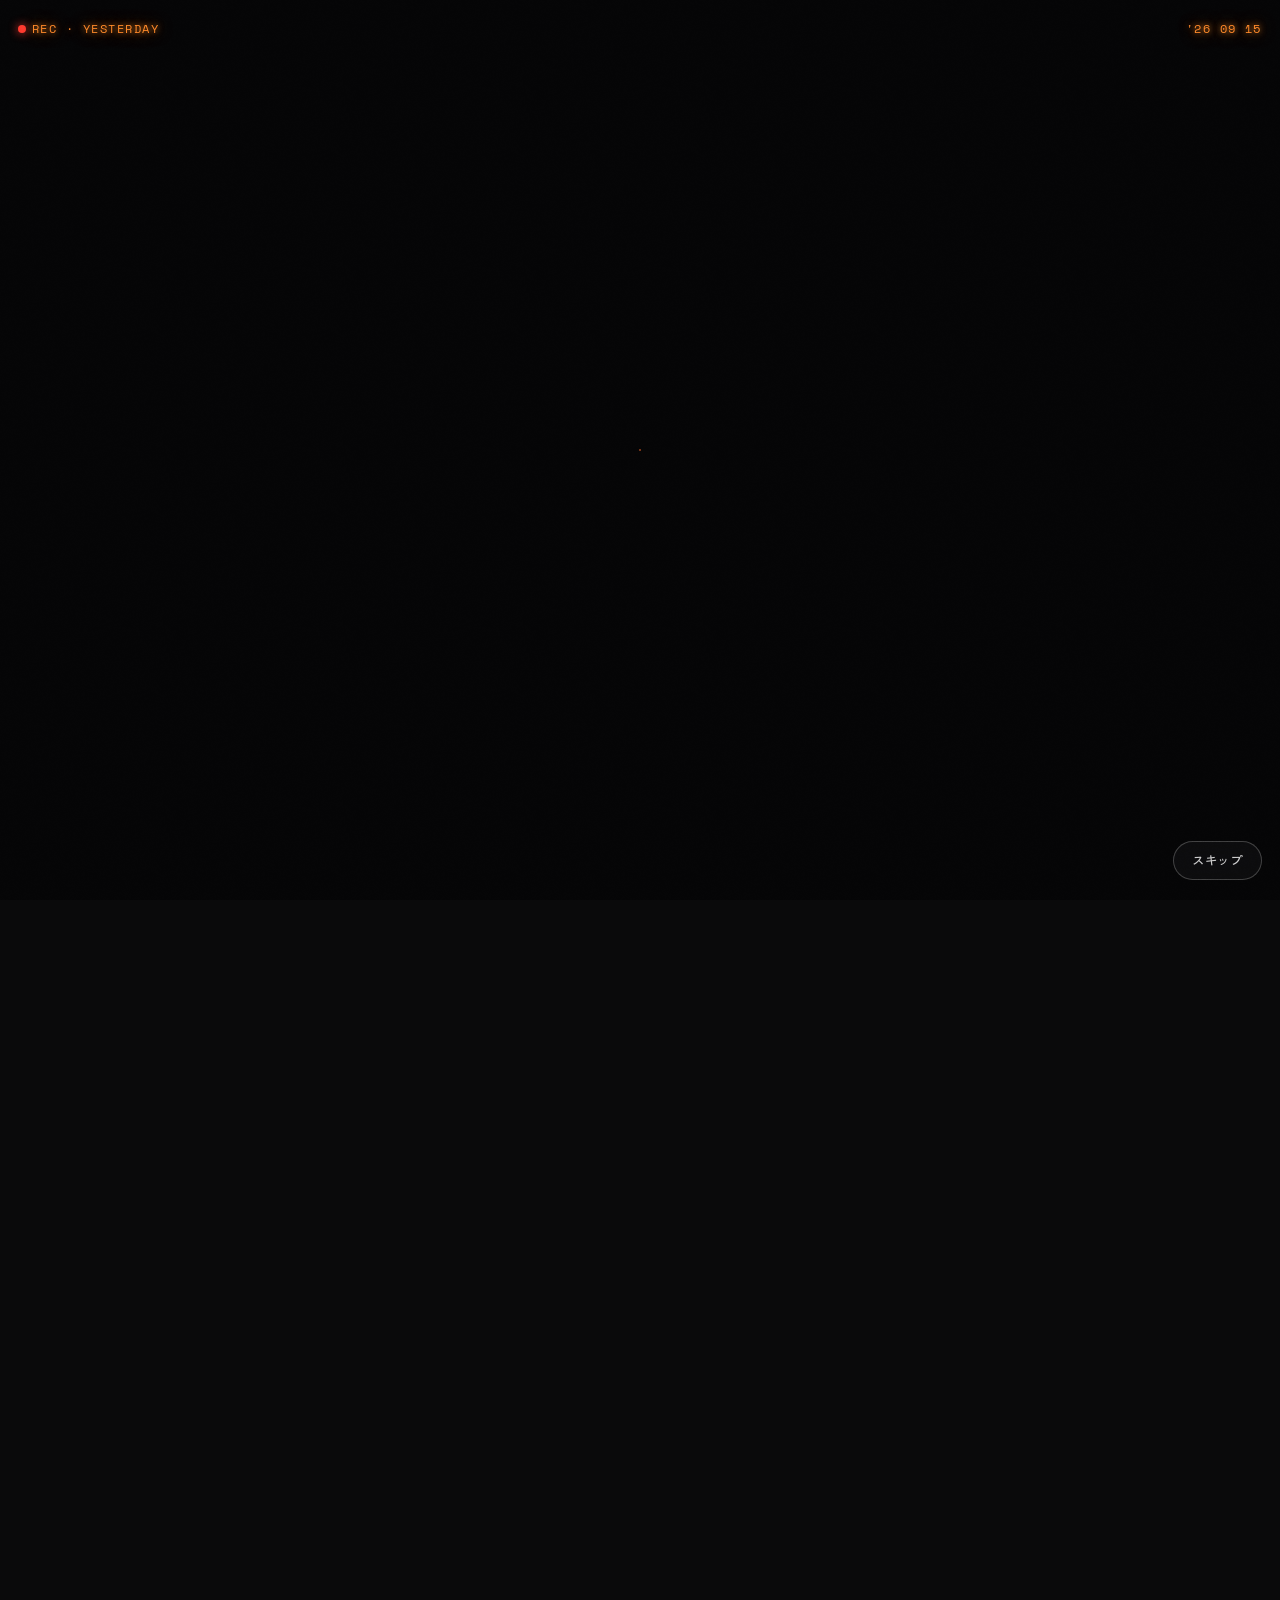
==== commit 06666aaa: "LP: rebuild 'open yesterday' as a 3D frosted wall with hold-to-wake, light, sound and a print viewer" ====
--- a/lp/index.html
+++ b/lp/index.html
@@ -196,7 +196,6 @@
 .sec .mono.k{display:block;color:var(--stamp);margin-bottom:12px}
 .ygrid{display:grid;grid-template-columns:repeat(3,minmax(0,1fr));gap:8px;margin-top:26px;position:relative;max-width:620px;margin-inline:auto}
 @media (min-width:720px){.ygrid{gap:14px}}
-.ytile{position:relative;border-radius:16px;overflow:hidden;aspect-ratio:3/4;background:var(--well)}
 .ytile video{width:100%;height:100%;object-fit:cover;filter:blur(24px) saturate(.2) brightness(.8);transform:scale(1.15);transition:filter 1.6s var(--ease),transform 2s var(--ease)}
 .ytile .shade{position:absolute;inset:0;background:linear-gradient(180deg,rgba(0,0,0,.2),transparent 30%,transparent 55%,rgba(0,0,0,.72));opacity:0;transition:opacity .8s}
 .ytile .inf{position:absolute;left:9px;right:9px;bottom:8px;color:#fff;opacity:0;transform:translateY(8px);transition:all .8s var(--ease);line-height:1.3}
@@ -324,7 +323,72 @@
 .orb-lab b{font-family:var(--f-mono);font-size:.56rem;letter-spacing:.3em;font-weight:700;opacity:.85}
 .orb-lab em{font-style:normal;font-weight:900;font-size:1rem;margin-top:3px}
 .ygrid.holding .ytile video{transition:filter .12s linear,transform .12s linear;filter:blur(calc(24px - var(--pk,0) * 16px)) saturate(calc(.2 + var(--pk,0) * .6)) brightness(calc(.8 + var(--pk,0) * .25));transform:scale(calc(1.15 - var(--pk,0) * .08))}
-.ygrid.holding::after{content:"";position:absolute;inset:-30px;border-radius:30px;pointer-events:none;box-shadow:0 0 calc(var(--pk,0) * 90px) rgba(255,176,120,.35)}
+
+
+/* ---------- open yesterday: a frosted wall that wakes up ---------- */
+.ow{position:relative;min-height:100svh;display:flex;align-items:center;padding-block:92px 44px;overflow:hidden;isolation:isolate;background:#050506}
+.ow-bg{position:absolute;inset:0;z-index:-1;pointer-events:none}
+.ow-bg i{position:absolute;left:50%;top:58%;width:130vmax;aspect-ratio:1;translate:-50% -50%;border-radius:50%;background:radial-gradient(circle,rgba(255,150,100,.2),rgba(150,110,255,.12) 30%,transparent 55%);animation:aura 7s ease-in-out infinite}
+@keyframes aura{50%{scale:1.12;opacity:.65}}
+.ow .wrap{width:100%}
+.ow h2{font-size:clamp(2.1rem,8.4vw,4.2rem)}
+.ow-stage{perspective:1100px;perspective-origin:50% 40%;margin-top:34px;transform:rotateX(var(--tx,0deg)) rotateY(var(--ty,0deg));transition:transform .35s var(--ease)}
+.ow .ygrid{max-width:600px;gap:12px;margin-top:0;transform-style:preserve-3d;transform:translateZ(calc(var(--pk,0) * 120px)) rotateX(calc(var(--pk,0) * -4deg));transition:transform .14s linear;animation:wsway 9s ease-in-out infinite}
+@keyframes wsway{0%,100%{rotate:0 1 0 -3deg}50%{rotate:0 1 0 3deg}}
+.ytile{position:relative;aspect-ratio:3/4;transform-style:preserve-3d;transform:translateZ(calc(var(--tz,0px) + var(--pk,0) * var(--pz,50px))) rotateY(var(--ry,0deg));animation:tfloat 5.2s ease-in-out infinite;animation-delay:var(--fd,0s);transition:transform .14s linear,opacity 1s var(--ease) calc(var(--d,0s) * 1.6),scale 1s var(--ease) calc(var(--d,0s) * 1.6)}
+.ow:not(.in) .ytile{opacity:0;scale:.82}
+@keyframes tfloat{50%{translate:0 -7px}}
+@keyframes tpop{40%{scale:1.07}}
+.ytile:nth-child(1){--ry:15deg;--tz:-10px;--fd:0s;--d:.16s;--pz:40px}
+.ytile:nth-child(2){--ry:0deg;--tz:-50px;--fd:-1.2s;--d:0s;--pz:80px}
+.ytile:nth-child(3){--ry:-15deg;--tz:-10px;--fd:-2.4s;--d:.16s;--pz:40px}
+.ytile:nth-child(4){--ry:15deg;--tz:-10px;--fd:-3.2s;--d:.22s;--pz:40px}
+.ytile:nth-child(5){--ry:0deg;--tz:-50px;--fd:-.6s;--d:.06s;--pz:80px}
+.ytile:nth-child(6){--ry:-15deg;--tz:-10px;--fd:-1.8s;--d:.22s;--pz:40px}
+.ygrid.open .ytile{animation:tpop .9s var(--ease) var(--d) both,tfloat 5.2s ease-in-out infinite;animation-delay:var(--d),var(--fd);cursor:pointer}
+.ygrid.open .ytile:hover{--pk:.35}
+.tc{position:absolute;inset:0;border-radius:18px;overflow:hidden;background:var(--well);box-shadow:0 26px 54px rgba(0,0,0,.55),0 0 0 1px rgba(255,255,255,.12)}
+.ytile video{transition:filter 1.4s var(--ease) var(--d,0s),transform 1.8s var(--ease) var(--d,0s)}
+.tglow{position:absolute;inset:5%;border-radius:22px;background:var(--poster) center/cover;filter:blur(30px) saturate(1.8);opacity:.5;transform:translateZ(-28px) scale(1.2);pointer-events:none;transition:opacity 1.4s var(--ease) var(--d,0s)}
+.ygrid.open .tglow{opacity:.9}
+.lk{position:absolute;inset:0;z-index:3;display:grid;place-items:start end;padding:11px;pointer-events:none;transition:opacity .9s var(--ease) var(--d,0s)}
+.lk::before{content:"";position:absolute;inset:0;background:linear-gradient(112deg,transparent 28%,rgba(255,255,255,.22) 48%,transparent 66%);background-size:260% 100%;animation:lsweep 3.8s ease-in-out infinite;animation-delay:var(--fd,0s)}
+@keyframes lsweep{0%{background-position:130% 0}60%,100%{background-position:-60% 0}}
+.lk svg{position:relative;width:19px;height:19px;opacity:.85}
+.ygrid.holding .lk::before{animation-duration:1.1s}
+.ygrid.open .lk{opacity:0}
+.ow .ygrid,.ow .lock{pointer-events:none}
+.ow .ytile,.ow .orb{pointer-events:auto}
+.ygrid.open .orb{pointer-events:none}
+.ow .lock{transform:translateZ(170px)}
+.ow .lock::before{content:"";position:absolute;left:50%;top:50%;width:150%;aspect-ratio:1;translate:-50% -50%;border-radius:50%;background:conic-gradient(from 0deg,transparent,rgba(255,200,140,.4),transparent 18%,transparent 50%,rgba(200,150,255,.34),transparent 68%);filter:blur(34px);opacity:calc(var(--pk,0) * .95);animation:spin 5s linear infinite;pointer-events:none;z-index:-1}
+.ow .link-btn{display:inline-flex;margin-top:22px;border:1px solid var(--line);border-radius:999px;padding:8px 18px;text-decoration:none;color:var(--txt);background:rgba(20,20,22,.5);backdrop-filter:blur(10px);-webkit-backdrop-filter:blur(10px)}
+.ow .link-btn[hidden]{display:none}
+
+/* ---------- print viewer ---------- */
+.vwr{position:fixed;inset:0;z-index:410;display:grid;place-items:center;touch-action:pan-y}
+.vwr[hidden]{display:none}
+.vwr:focus{outline:none}
+.vwr-bg{position:absolute;inset:0;background:radial-gradient(circle at 50% 45%,rgba(60,40,40,.55),rgba(5,5,6,.92));backdrop-filter:blur(18px);-webkit-backdrop-filter:blur(18px);opacity:0;transition:opacity .4s}
+.vwr.show .vwr-bg{opacity:1}
+.vwr-stage{position:relative;perspective:1000px}
+.vwr-card{position:relative;margin:0;width:min(78vw,58svh,420px);background:var(--print);border-radius:6px;padding:12px 12px 52px;box-shadow:0 50px 90px rgba(0,0,0,.65),0 0 0 1px rgba(255,255,255,.2) inset;color:#6b6860;transform:translateY(40px) scale(.84) rotate(-5deg);opacity:0;transition:transform .7s var(--ease),opacity .5s;will-change:transform}
+.vwr.show .vwr-card{transform:rotateX(var(--vx,0deg)) rotateY(var(--vy,0deg));opacity:1}
+.vwr-card.sl-l{transition:transform .2s ease-in,opacity .2s;transform:translateX(-60px) rotate(-6deg)!important;opacity:0!important}
+.vwr-card.sl-r{transition:transform .2s ease-in,opacity .2s;transform:translateX(60px) rotate(6deg)!important;opacity:0!important}
+.vwr-win{position:relative;aspect-ratio:3/4;overflow:hidden;background:#111}
+.vwr-win video{width:100%;height:100%;object-fit:cover;filter:contrast(1.05) saturate(1.1)}
+.vwr-win::after{content:"";position:absolute;inset:0;background:radial-gradient(ellipse at 50% 45%,transparent 55%,rgba(0,0,0,.35)),linear-gradient(calc(120deg + var(--vy,0deg) * 4),rgba(255,255,255,.2),transparent 40%);pointer-events:none}
+.vwr-card .stamp{opacity:1;right:22px;top:22px;bottom:auto;font-size:.7rem}
+.vwr-card figcaption{position:absolute;left:16px;right:16px;bottom:13px;display:flex;justify-content:space-between;align-items:baseline}
+.vwr-card figcaption b{font-family:var(--f-hand);font-size:1.15rem;font-weight:600;color:#4f4c45}
+.vwr-card figcaption .mono{font-size:.62rem}
+.vwr-x,.vwr-nav{position:absolute;z-index:3;border:1px solid var(--line);background:rgba(255,255,255,.08);backdrop-filter:blur(10px);-webkit-backdrop-filter:blur(10px);color:#fff;border-radius:50%;width:46px;height:46px;font-size:1.5rem;line-height:1;cursor:pointer}
+.vwr-x{right:max(16px,env(safe-area-inset-right,0px));top:calc(16px + env(safe-area-inset-top,0px))}
+.vwr-nav.prev{left:max(14px,2vw);top:50%;margin-top:-23px}
+.vwr-nav.next{right:max(14px,2vw);top:50%;margin-top:-23px}
+.vwr-idx{position:absolute;left:0;right:0;bottom:calc(22px + env(safe-area-inset-bottom,0px));text-align:center;color:var(--sub);z-index:3}
+@media (max-width:640px){.vwr-nav{top:auto;bottom:calc(14px + env(safe-area-inset-bottom,0px));margin:0}.vwr-nav.prev{left:18px}.vwr-nav.next{right:18px}}
 
 /* ---------- closing ---------- */
 .closing{position:relative;text-align:center;overflow:hidden;isolation:isolate;padding-block:clamp(72px,12vw,130px)}
@@ -501,17 +565,19 @@
 </section>
 
 <!-- ========== OPEN YESTERDAY ========== -->
-<section class="sec" aria-labelledby="h-open" style="padding-bottom:36px">
+<section class="ow" id="open" aria-labelledby="h-open">
+  <div class="ow-bg" aria-hidden="true"><i></i></div>
   <div class="wrap" style="text-align:center">
     <span class="mono k">月を長押し</span>
     <h2 id="h-open">撮ったら、ひらく。</h2>
+    <div class="ow-stage" id="owStage">
     <div class="ygrid" id="ygrid">
-      <div class="ytile"><video src="../assets/lp/clip-42306.mp4" poster="../assets/lp/clip-42306.jpg" muted loop playsinline aria-label="ドーナツ柄の壁の前で帽子をかぶる女の子"></video><div class="shade"></div><span class="stamp y-stamp">'26 10 27</span><div class="inf"><b>あおぞら</b><span class="mono">7:42</span></div></div>
-      <div class="ytile"><video src="../assets/lp/clip-40028.mp4" poster="../assets/lp/clip-40028.jpg" muted loop playsinline aria-label="2人で自撮りする友だち"></video><div class="shade"></div><span class="stamp y-stamp">'26 10 27</span><div class="inf"><b>つむぎ</b><span class="mono">16:20</span></div></div>
-      <div class="ytile"><video src="../assets/lp/clip-42313.mp4" poster="../assets/lp/clip-42313.jpg" muted loop playsinline aria-label="レトロなダイナーでふざける2人"></video><div class="shade"></div><span class="stamp y-stamp">'26 10 27</span><div class="inf"><b>ほたる</b><span class="mono">19:05</span></div></div>
-      <div class="ytile"><video src="../assets/lp/clip-51252.mp4" poster="../assets/lp/clip-51252.jpg" muted loop playsinline aria-label="カメラ越しに笑う女の子"></video><div class="shade"></div><span class="stamp y-stamp">'26 10 27</span><div class="inf"><b>ひなた</b><span class="mono">12:10</span></div></div>
-      <div class="ytile"><video src="../assets/lp/clip-42308.mp4" poster="../assets/lp/clip-42308.jpg" muted loop playsinline aria-label="虹色の傘で自撮りする女の子"></video><div class="shade"></div><span class="stamp y-stamp">'26 10 27</span><div class="inf"><b>しずく</b><span class="mono">17:31</span></div></div>
-      <div class="ytile"><video src="../assets/lp/clip-41181.mp4" poster="../assets/lp/clip-41181.jpg" muted loop playsinline aria-label="朝、コーヒーを持って自撮りする女の子"></video><div class="shade"></div><span class="stamp y-stamp">'26 10 27</span><div class="inf"><b>あなた</b><span class="mono">7:05</span></div></div>
+      <div class="ytile"><i class="tglow"></i><div class="tc"><video src="../assets/lp/clip-42306.mp4" poster="../assets/lp/clip-42306.jpg" muted loop playsinline aria-label="ドーナツ柄の壁の前で帽子をかぶる女の子"></video><div class="shade"></div><span class="stamp y-stamp">'26 10 27</span><div class="inf"><b>あおぞら</b><span class="mono">7:42</span></div><div class="lk"><svg viewBox="0 0 24 24" fill="none" aria-hidden="true"><rect x="5" y="10.5" width="14" height="10" rx="2" stroke="#fff" stroke-width="1.6"/><path d="M8 10.5V7.5a4 4 0 0 1 8 0v3" stroke="#fff" stroke-width="1.6" stroke-linecap="round"/></svg></div></div></div>
+      <div class="ytile"><i class="tglow"></i><div class="tc"><video src="../assets/lp/clip-40028.mp4" poster="../assets/lp/clip-40028.jpg" muted loop playsinline aria-label="2人で自撮りする友だち"></video><div class="shade"></div><span class="stamp y-stamp">'26 10 27</span><div class="inf"><b>つむぎ</b><span class="mono">16:20</span></div><div class="lk"><svg viewBox="0 0 24 24" fill="none" aria-hidden="true"><rect x="5" y="10.5" width="14" height="10" rx="2" stroke="#fff" stroke-width="1.6"/><path d="M8 10.5V7.5a4 4 0 0 1 8 0v3" stroke="#fff" stroke-width="1.6" stroke-linecap="round"/></svg></div></div></div>
+      <div class="ytile"><i class="tglow"></i><div class="tc"><video src="../assets/lp/clip-42313.mp4" poster="../assets/lp/clip-42313.jpg" muted loop playsinline aria-label="レトロなダイナーでふざける2人"></video><div class="shade"></div><span class="stamp y-stamp">'26 10 27</span><div class="inf"><b>ほたる</b><span class="mono">19:05</span></div><div class="lk"><svg viewBox="0 0 24 24" fill="none" aria-hidden="true"><rect x="5" y="10.5" width="14" height="10" rx="2" stroke="#fff" stroke-width="1.6"/><path d="M8 10.5V7.5a4 4 0 0 1 8 0v3" stroke="#fff" stroke-width="1.6" stroke-linecap="round"/></svg></div></div></div>
+      <div class="ytile"><i class="tglow"></i><div class="tc"><video src="../assets/lp/clip-51252.mp4" poster="../assets/lp/clip-51252.jpg" muted loop playsinline aria-label="カメラ越しに笑う女の子"></video><div class="shade"></div><span class="stamp y-stamp">'26 10 27</span><div class="inf"><b>ひなた</b><span class="mono">12:10</span></div><div class="lk"><svg viewBox="0 0 24 24" fill="none" aria-hidden="true"><rect x="5" y="10.5" width="14" height="10" rx="2" stroke="#fff" stroke-width="1.6"/><path d="M8 10.5V7.5a4 4 0 0 1 8 0v3" stroke="#fff" stroke-width="1.6" stroke-linecap="round"/></svg></div></div></div>
+      <div class="ytile"><i class="tglow"></i><div class="tc"><video src="../assets/lp/clip-42308.mp4" poster="../assets/lp/clip-42308.jpg" muted loop playsinline aria-label="虹色の傘で自撮りする女の子"></video><div class="shade"></div><span class="stamp y-stamp">'26 10 27</span><div class="inf"><b>しずく</b><span class="mono">17:31</span></div><div class="lk"><svg viewBox="0 0 24 24" fill="none" aria-hidden="true"><rect x="5" y="10.5" width="14" height="10" rx="2" stroke="#fff" stroke-width="1.6"/><path d="M8 10.5V7.5a4 4 0 0 1 8 0v3" stroke="#fff" stroke-width="1.6" stroke-linecap="round"/></svg></div></div></div>
+      <div class="ytile"><i class="tglow"></i><div class="tc"><video src="../assets/lp/clip-41181.mp4" poster="../assets/lp/clip-41181.jpg" muted loop playsinline aria-label="朝、コーヒーを持って自撮りする女の子"></video><div class="shade"></div><span class="stamp y-stamp">'26 10 27</span><div class="inf"><b>あなた</b><span class="mono">7:05</span></div><div class="lk"><svg viewBox="0 0 24 24" fill="none" aria-hidden="true"><rect x="5" y="10.5" width="14" height="10" rx="2" stroke="#fff" stroke-width="1.6"/><path d="M8 10.5V7.5a4 4 0 0 1 8 0v3" stroke="#fff" stroke-width="1.6" stroke-linecap="round"/></svg></div></div></div>
       <div class="lock" id="lock">
         <div class="bloom" id="bloom"></div>
         <div class="orb-wrap" id="orbWrap">
@@ -525,9 +591,20 @@
         </div>
       </div>
     </div>
-    <p style="margin-top:8px"><button class="link-btn" id="closeY" type="button" hidden>もういちど、閉じる</button></p>
+    </div>
+    <p style="margin-top:0"><button class="link-btn" id="closeY" type="button" hidden>もういちど、閉じる</button></p>
   </div>
 </section>
+
+
+<div class="vwr" id="viewer" tabindex="-1" role="dialog" aria-modal="true" aria-label="昨日の1枚" hidden>
+  <div class="vwr-bg" id="vwrBg"></div>
+  <div class="vwr-stage" id="vwrStage"><figure class="vwr-card" id="vwrCard"><div class="vwr-win"><video muted loop playsinline></video></div><span class="stamp vwr-stamp"></span><figcaption id="vwrCap"></figcaption></figure></div>
+  <button class="vwr-x" id="vwrX" type="button" aria-label="閉じる">×</button>
+  <button class="vwr-nav prev" id="vwrPrev" type="button" aria-label="前の写真">‹</button>
+  <button class="vwr-nav next" id="vwrNext" type="button" aria-label="次の写真">›</button>
+  <p class="mono vwr-idx" id="vwrIdx"></p>
+</div>
 
 <!-- ========== MONDO: from the globe into the world ========== -->
 <section class="mn" id="mondo" aria-labelledby="h-mondo">
@@ -828,7 +905,19 @@
   var NT=60,tk=[];
   for(var i=0;i<NT;i++){var a=i/NT*Math.PI*2-Math.PI/2,l=document.createElementNS('http://www.w3.org/2000/svg','line');
     l.setAttribute('x1',(92+Math.cos(a)*80).toFixed(1));l.setAttribute('y1',(92+Math.sin(a)*80).toFixed(1));l.setAttribute('x2',(92+Math.cos(a)*88).toFixed(1));l.setAttribute('y2',(92+Math.sin(a)*88).toFixed(1));ticks.appendChild(l);tk.push(l)}
-  var parts=[],holdP=0,holding=false,fxRaf=0,fxLast=0,lit=0;
+  var parts=[],holdP=0,holding=false,fxRaf=0,fxLast=0,lit=0,tone=null;
+  function toneStart(){
+    if(!hapOn||reduce)return;
+    try{actx=actx||new (window.AudioContext||window.webkitAudioContext)();if(actx.state==='suspended')actx.resume();
+      var o=actx.createOscillator(),o2=actx.createOscillator(),g=actx.createGain();o.type='sine';o2.type='triangle';g.gain.value=.0001;
+      o.connect(g);o2.connect(g);g.connect(actx.destination);o.start();o2.start();tone={o:o,o2:o2,g:g}}catch(e){tone=null}
+  }
+  function toneSet(p){if(!tone)return;var t=actx.currentTime,f=150+p*430;tone.o.frequency.setTargetAtTime(f,t,.05);tone.o2.frequency.setTargetAtTime(f*1.5,t,.05);tone.g.gain.setTargetAtTime(.012+p*.04,t,.05)}
+  function toneStop(chime){
+    if(!tone)return;var t=actx.currentTime,tn=tone;tone=null;tn.g.gain.setTargetAtTime(.0001,t,.06);
+    setTimeout(function(){try{tn.o.stop();tn.o2.stop()}catch(e){}},300);
+    if(chime){try{[880,1320,1760].forEach(function(fr,k){var o=actx.createOscillator(),g=actx.createGain();o.type='sine';o.frequency.value=fr;g.gain.setValueAtTime(.0001,t+k*.07);g.gain.exponentialRampToValueAtTime(.05,t+k*.07+.02);g.gain.exponentialRampToValueAtTime(.0001,t+k*.07+.9);o.connect(g);g.connect(actx.destination);o.start(t+k*.07);o.stop(t+k*.07+1)})}catch(e){}}
+  }
   var COL=['255,208,138','255,158,138','200,123,255','255,255,255','123,214,255'];
   function ytiles(on){$$('.ytile video',yg).forEach(function(v){if(on)play(v);else v.pause()})}
   function spawnIn(){var a=Math.random()*Math.PI*2,r=170+Math.random()*20;parts.push({x:Math.cos(a)*r,y:Math.sin(a)*r,vx:0,vy:0,a:a,r:r,life:1,sz:1.2+Math.random()*1.8,c:COL[Math.floor(Math.random()*COL.length)],mode:0})}
@@ -854,20 +943,52 @@
   }
   holdable(orb,1500,{
     progress:function(p){
-      if(!holding){holding=true;wrap.classList.add('holding');yg.classList.add('holding');ytiles(true);fxOn()}
-      setP(p);
+      if(!holding){holding=true;wrap.classList.add('holding');yg.classList.add('holding');ytiles(true);fxOn();toneStart()}
+      setP(p);toneSet(p);
     },
     tickEvery:function(p){return 240-170*p},
     tick:function(p){try{hapOn&&navigator.vibrate&&navigator.vibrate(Math.round(5+44*p))}catch(e){}},
     done:function(){
-      holding=false;setP(1);burst();fxOn();
+      holding=false;setP(1);burst();fxOn();toneStop(true);
       var b=$('#bloom');b.classList.remove('go');void b.offsetWidth;b.classList.add('go');
       hap('open');
       setTimeout(function(){yg.classList.remove('holding');yg.classList.add('open');$('#closeY').hidden=false;wrap.classList.remove('holding');if(!reduce)ytiles(true);setP(0)},300);
     },
-    cancel:function(){holding=false;wrap.classList.remove('holding');yg.classList.remove('holding');setP(0);if(!yg.classList.contains('open'))ytiles(false);hap('soft2')}
+    cancel:function(){holding=false;toneStop(false);wrap.classList.remove('holding');yg.classList.remove('holding');setP(0);if(!yg.classList.contains('open'))ytiles(false);hap('soft2')}
   });
   $('#closeY').addEventListener('click',function(){yg.classList.remove('open');$('#closeY').hidden=true;ytiles(false);hap('tap')});
+})();
+
+/* ---------- the wall: wake-up on view, pointer tilt, print viewer ---------- */
+(function(){
+  var ow=$('#open'),yg=$('#ygrid'),stage=$('#owStage'),tiles=$$('.ytile',yg);
+  var vw=$('#viewer'),card=$('#vwrCard'),vv=$('video',card),cap=$('#vwrCap'),idx=$('#vwrIdx'),cur=0,isOpen=false,busy=false;
+  tiles.forEach(function(t){var p=$('video',t).getAttribute('poster');if(p)t.style.setProperty('--poster','url("'+p+'")')});
+  if(reduce||!('IntersectionObserver' in window))ow.classList.add('in');
+  else new IntersectionObserver(function(es,o){if(es[0].isIntersecting){ow.classList.add('in');o.disconnect()}},{threshold:.3}).observe(ow);
+  if(!reduce&&window.matchMedia('(hover:hover)').matches){
+    ow.addEventListener('pointermove',function(e){var r=ow.getBoundingClientRect();var x=(e.clientX-r.left)/r.width-.5,y=(e.clientY-r.top)/r.height-.5;stage.style.setProperty('--tx',(-y*7).toFixed(2)+'deg');stage.style.setProperty('--ty',(x*9).toFixed(2)+'deg')});
+    ow.addEventListener('pointerleave',function(){stage.style.setProperty('--tx','0deg');stage.style.setProperty('--ty','0deg')});
+  }
+  function fill(i){
+    var t=tiles[i],v=$('video',t);vv.src=v.getAttribute('src');vv.poster=v.getAttribute('poster')||'';
+    cap.innerHTML='<b>'+$('.inf b',t).textContent+'</b><span class="mono">'+$('.inf .mono',t).textContent+'</span>';
+    $('.vwr-stamp',card).textContent=$('.stamp',t).textContent;idx.textContent=(i+1)+' / '+tiles.length;play(vv);
+  }
+  function show(i){cur=i;fill(i);vw.hidden=false;void vw.offsetWidth;vw.classList.add('show');root.style.overflow='hidden';isOpen=true;hap('tap',true);vw.focus({preventScroll:true})}
+  function hide(){if(!isOpen)return;isOpen=false;vw.classList.remove('show');root.style.overflow='';vv.pause();setTimeout(function(){if(!isOpen)vw.hidden=true},reduce?10:450)}
+  function go(d){
+    if(busy)return;busy=true;card.classList.add(d>0?'sl-l':'sl-r');hap('tap',true);
+    setTimeout(function(){cur=(cur+d+tiles.length)%tiles.length;fill(cur);card.classList.remove('sl-l','sl-r');card.style.transition='none';card.style.transform=d>0?'translateX(60px) rotate(6deg)':'translateX(-60px) rotate(-6deg)';card.style.opacity='0';void card.offsetWidth;card.style.transition='';card.style.transform='';card.style.opacity='';busy=false},reduce?10:210);
+  }
+  tiles.forEach(function(t,i){t.addEventListener('click',function(){if(yg.classList.contains('open'))show(i)})});
+  $('#vwrX').addEventListener('click',hide);$('#vwrBg').addEventListener('click',hide);
+  $('#vwrPrev').addEventListener('click',function(){go(-1)});$('#vwrNext').addEventListener('click',function(){go(1)});
+  document.addEventListener('keydown',function(e){if(!isOpen)return;if(e.key==='Escape')hide();if(e.key==='ArrowRight')go(1);if(e.key==='ArrowLeft')go(-1)});
+  var sx=null;
+  vw.addEventListener('pointerdown',function(e){sx=e.clientX});
+  vw.addEventListener('pointerup',function(e){if(sx==null)return;var dx=e.clientX-sx;sx=null;if(Math.abs(dx)>60)go(dx<0?1:-1)});
+  if(!reduce)vw.addEventListener('pointermove',function(e){if(!isOpen||busy)return;var x=e.clientX/window.innerWidth-.5,y=e.clientY/window.innerHeight-.5;card.style.setProperty('--vy',(x*14).toFixed(2)+'deg');card.style.setProperty('--vx',(-y*12).toFixed(2)+'deg')});
 })();
 
 /* ---------- mondo: dive from the globe into a ring of world prints ---------- */
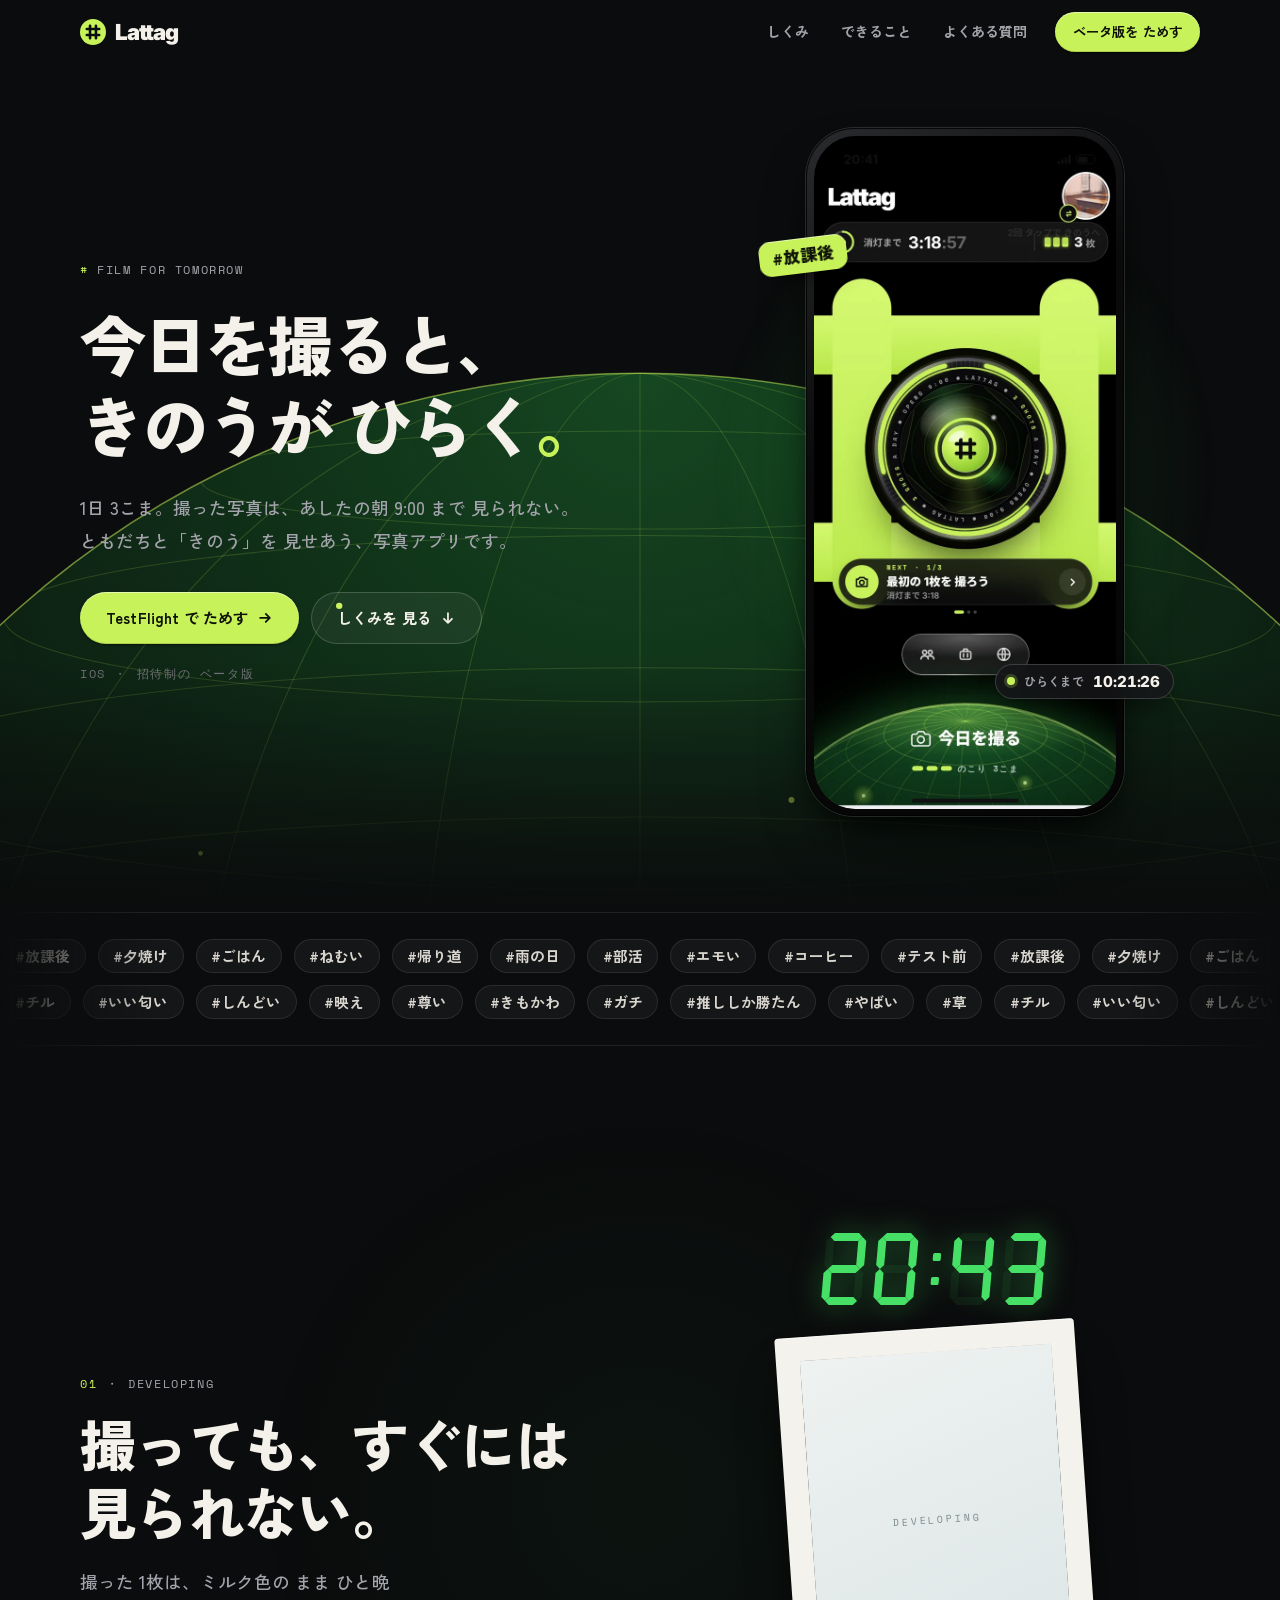
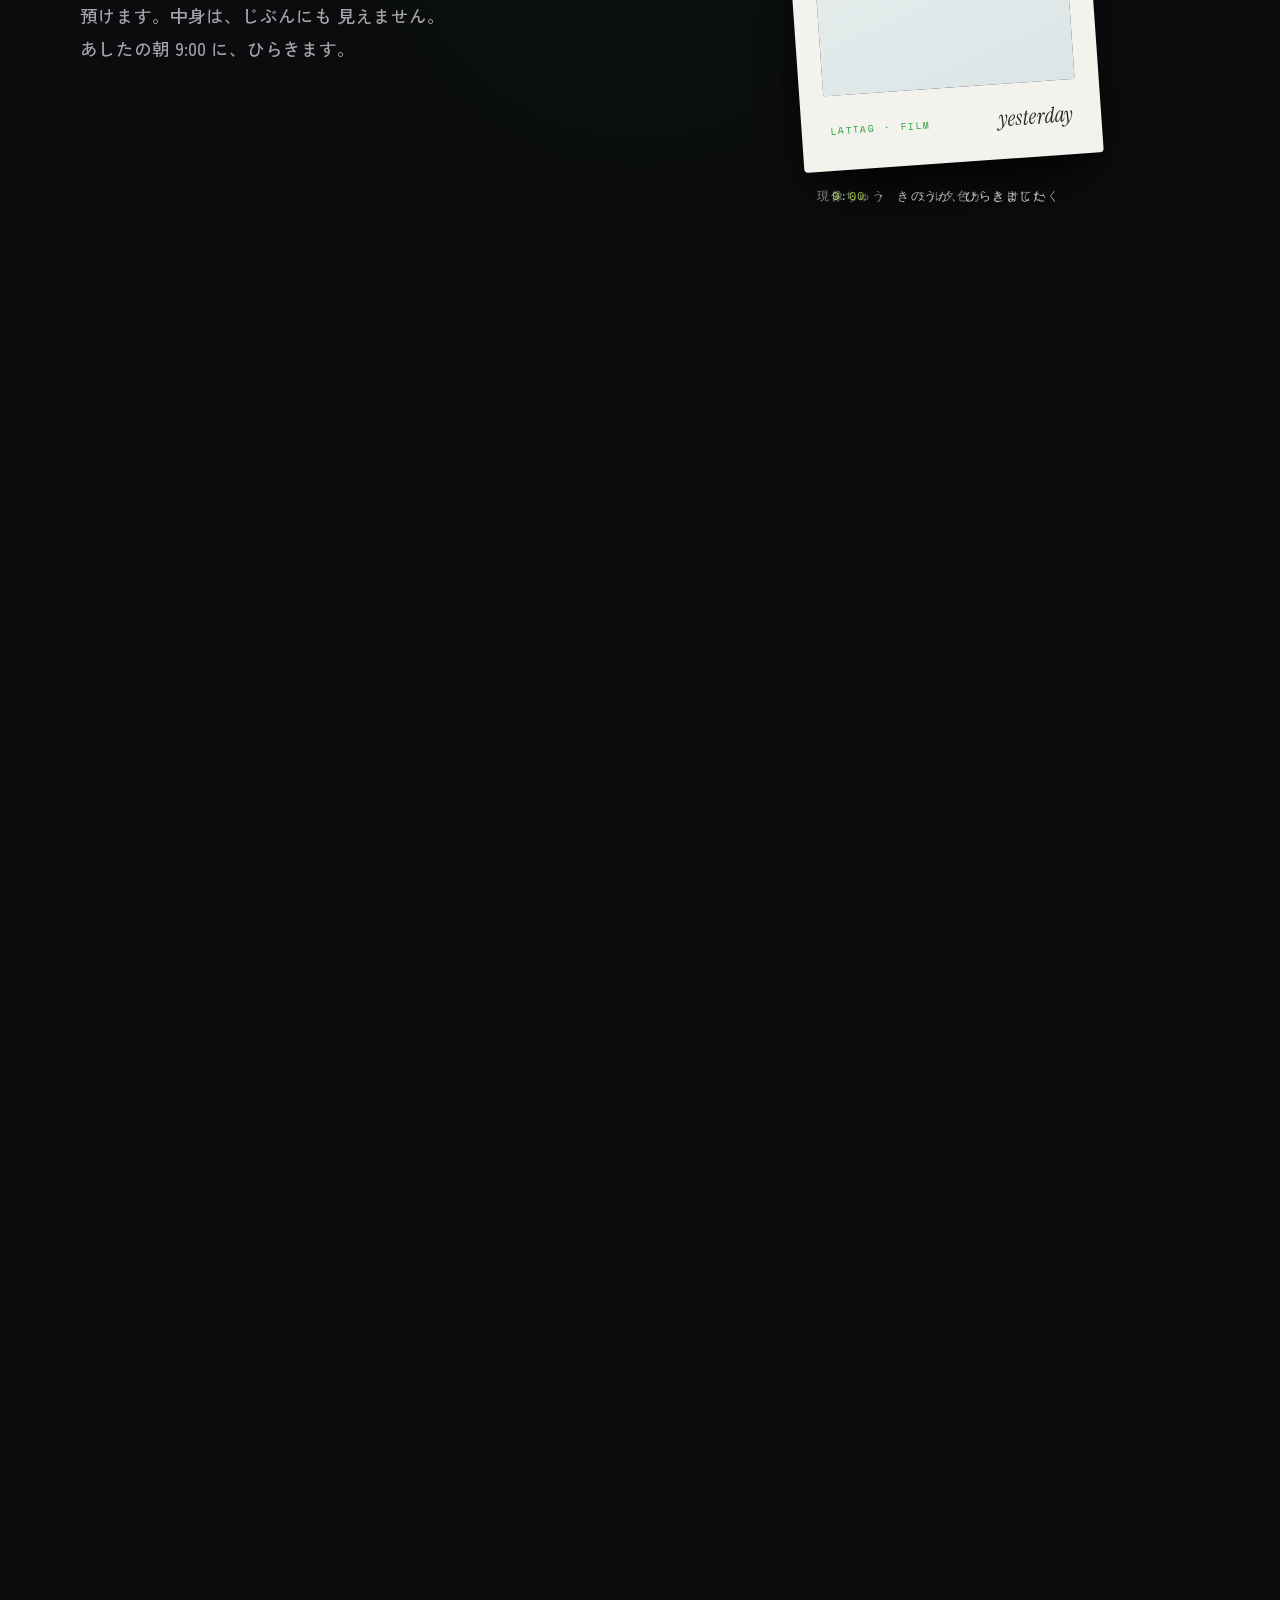
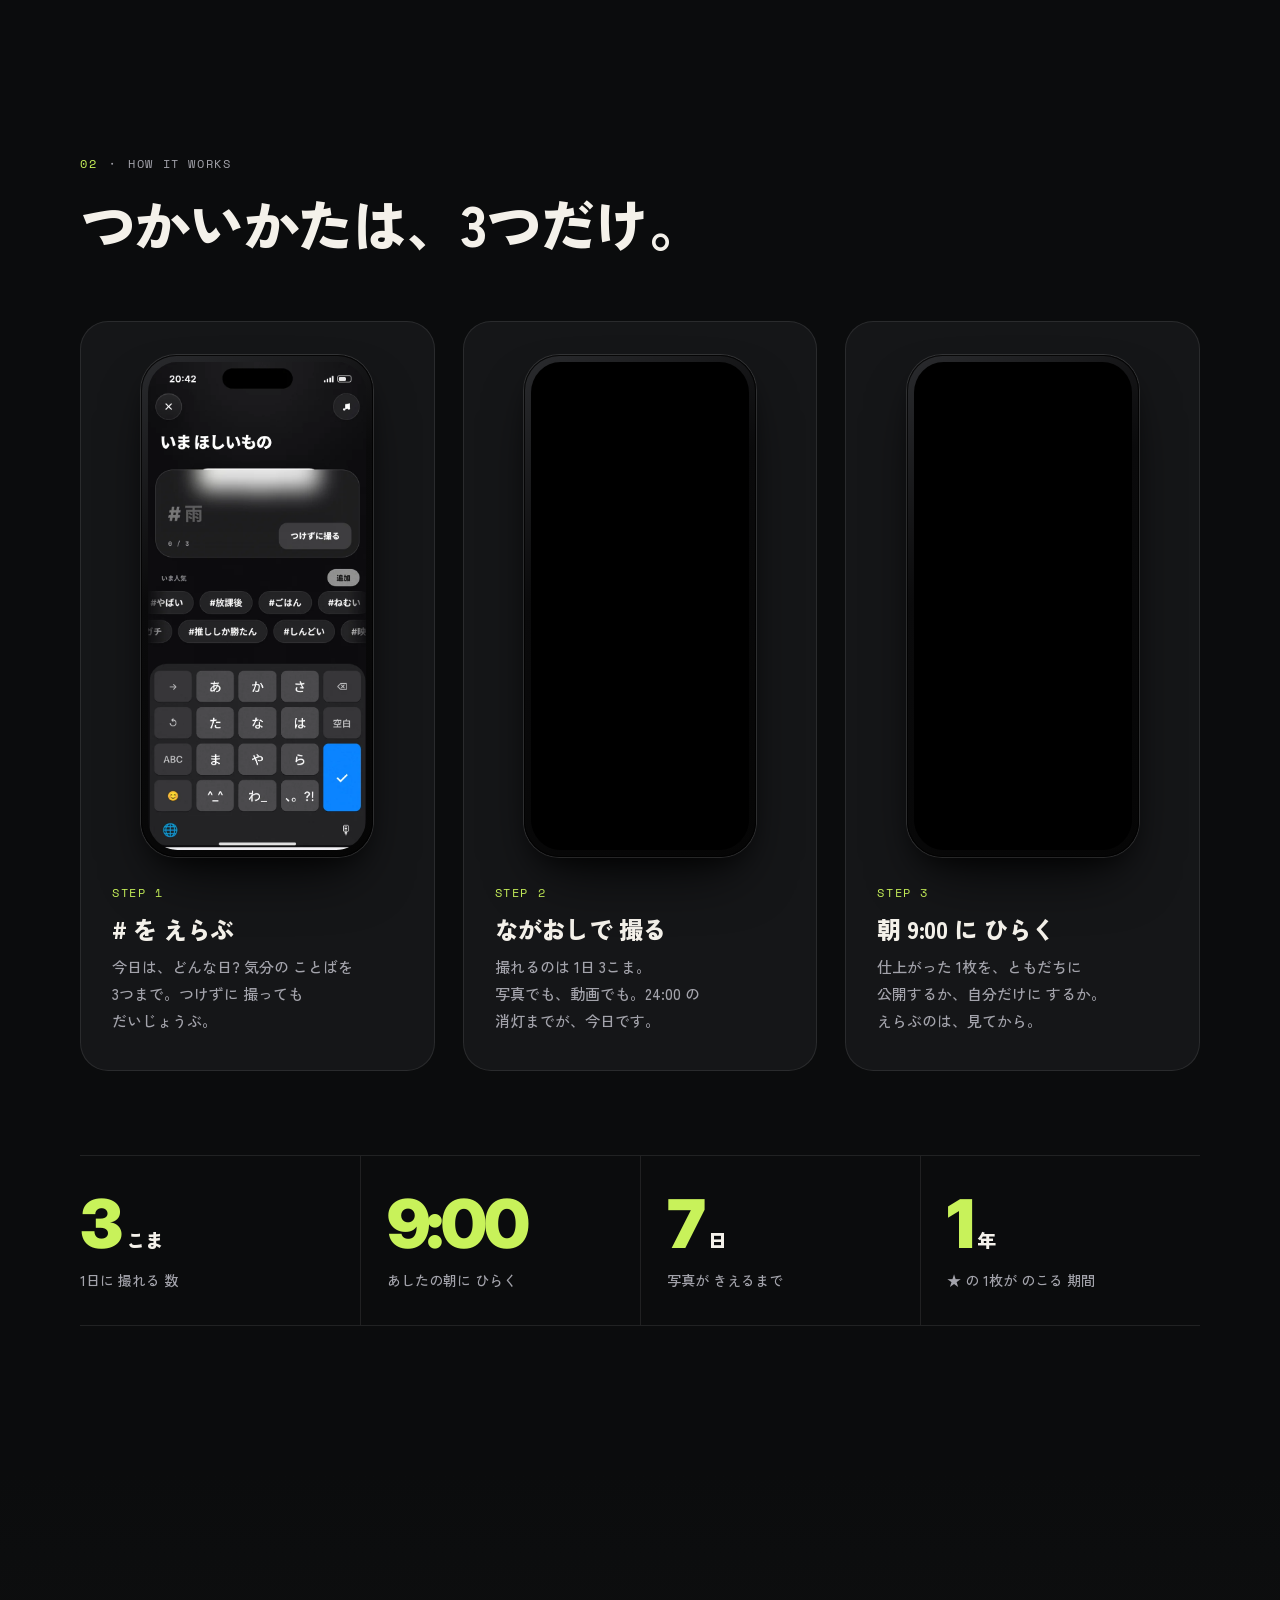
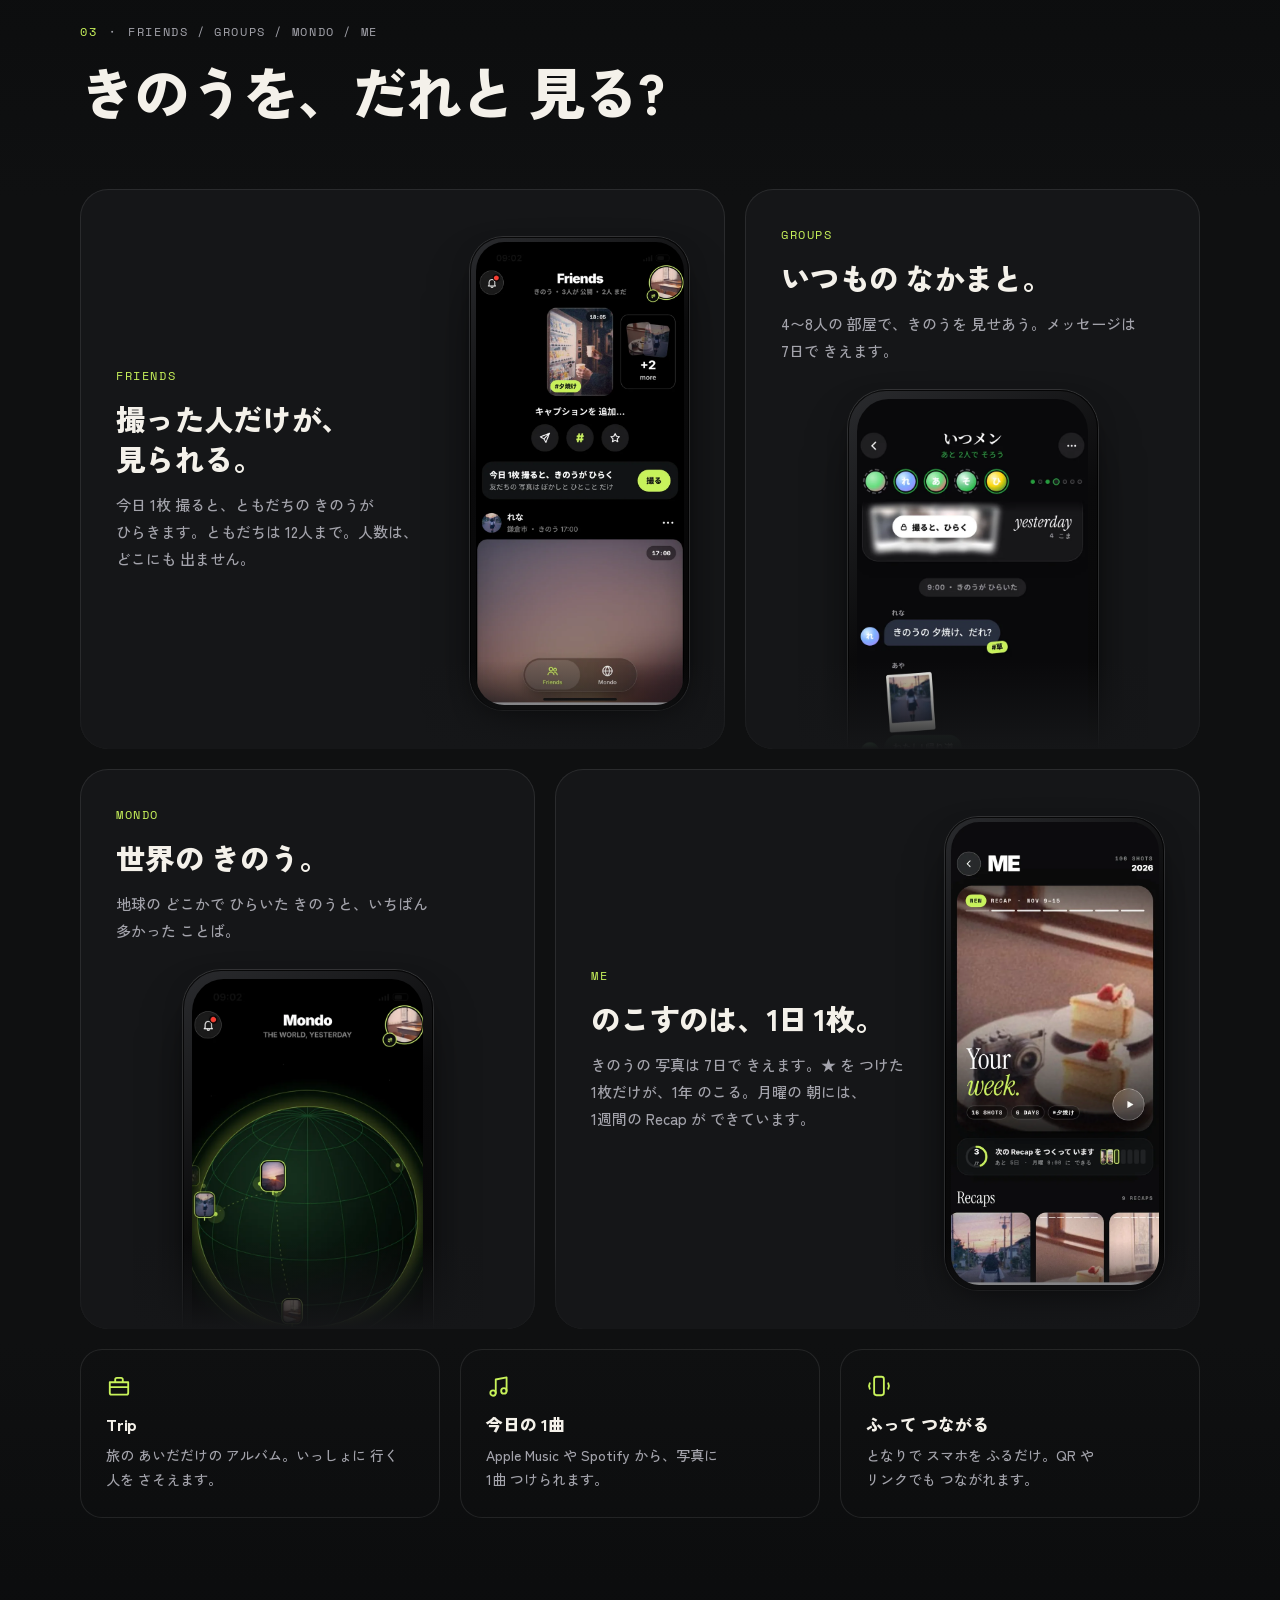
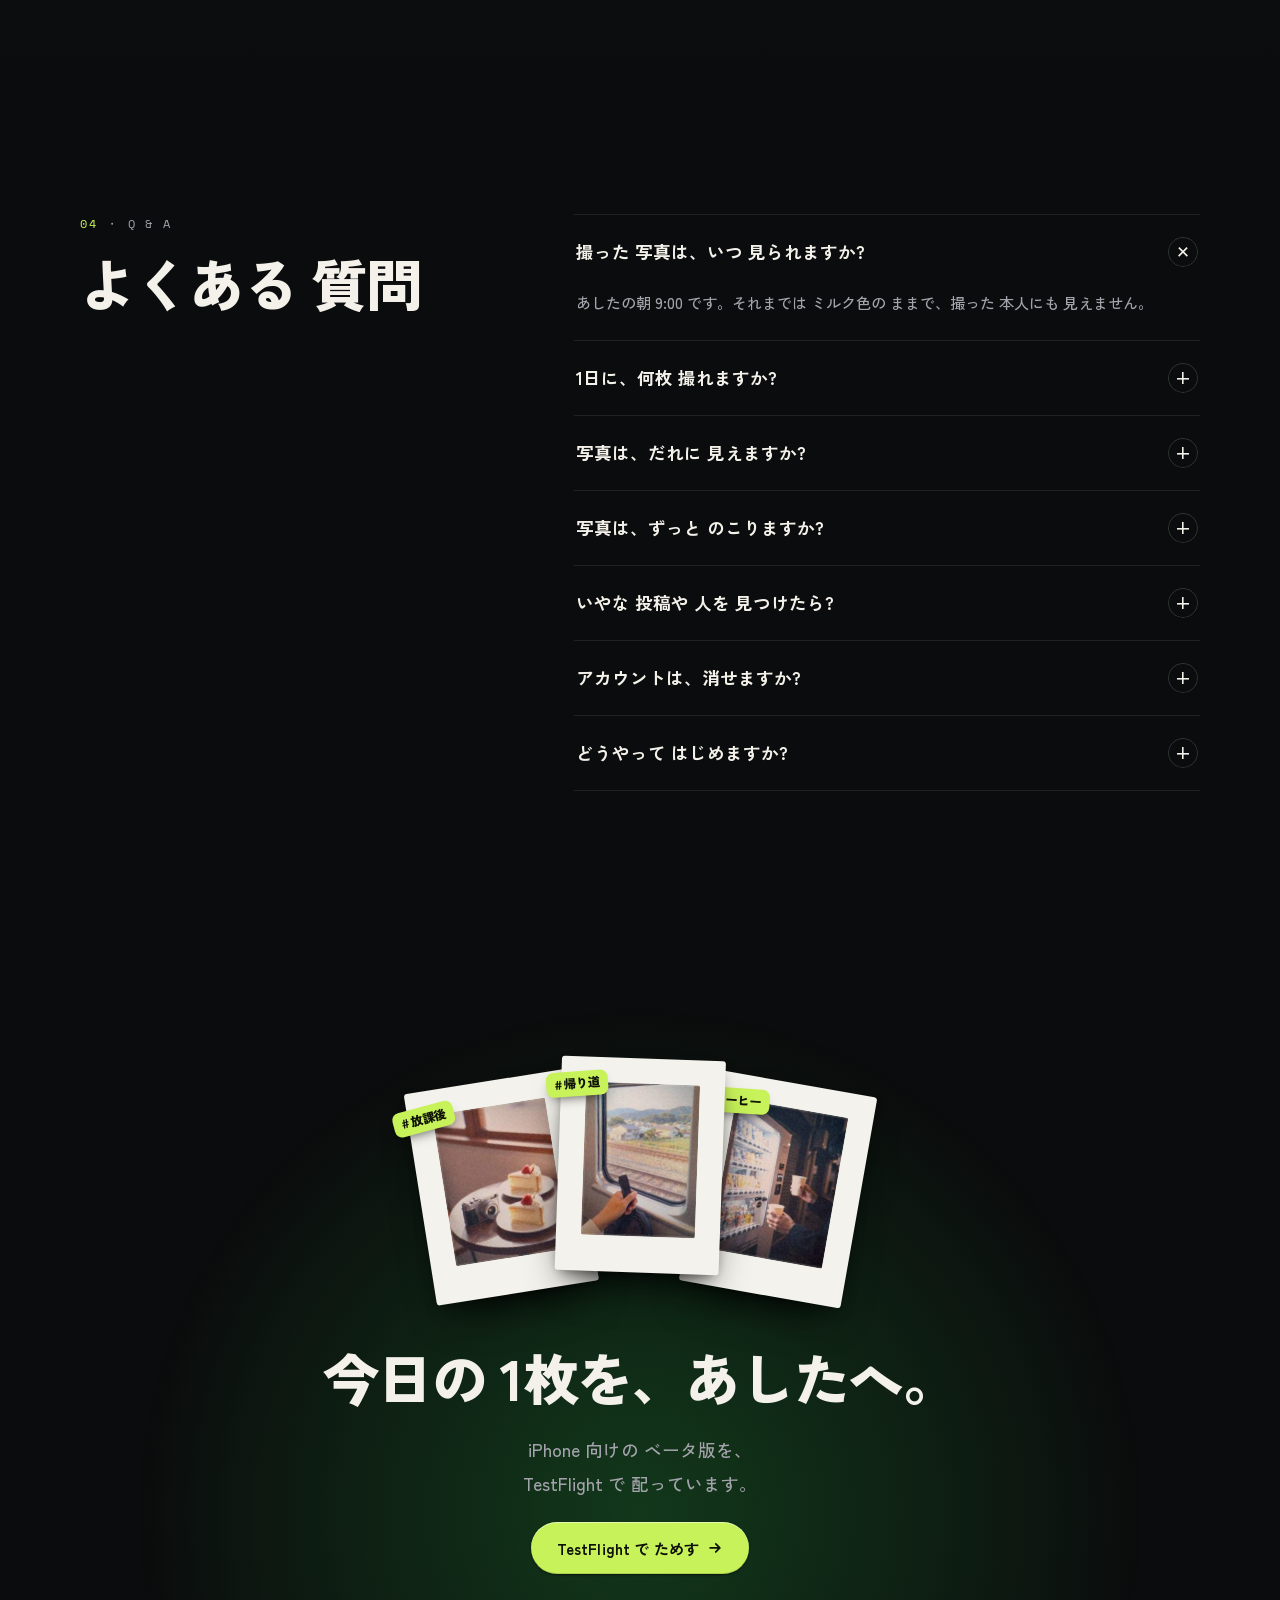
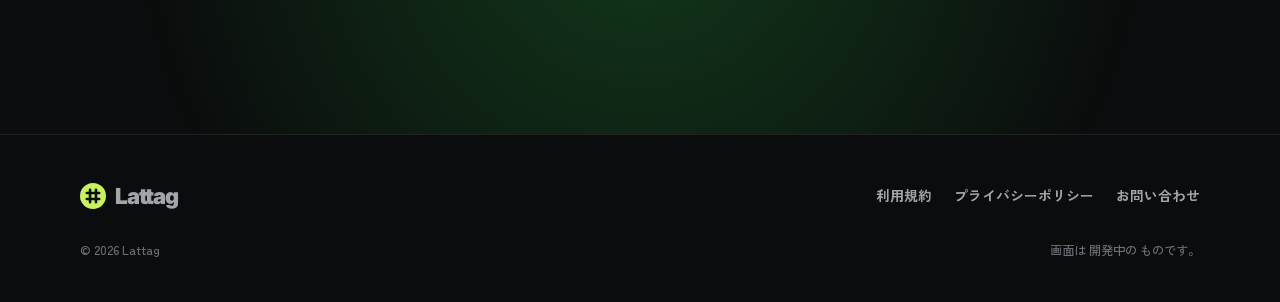
==== commit e8a3589e: "サイトを Lattag として全面リニューアル - トップページを黒×ライムの Lattag テーマで作り直し、ルートに配置 - フリー動画素材をやめ、アプリ本体(v91)の画面と写真を素材に使用 -" ====
--- a/lp/index.html
+++ b/lp/index.html
@@ -2,1232 +2,15 @@
 <html lang="ja">
 <head>
 <meta charset="UTF-8">
-<meta name="viewport" content="width=device-width, initial-scale=1, viewport-fit=cover">
-<title>Later</title>
-<meta name="claude:viewport-fit-sides" content="cover">
-<meta name="description" content="1日3こま。今日を撮ると、昨日がひらく。撮った1枚は、あしたの朝に仕上がるカメラアプリ Later。">
-<script>document.documentElement.classList.add('has-intro','intro-on');window.__ifs=setTimeout(function(){var d=document.documentElement;d.classList.remove('intro-on');d.classList.add('hero-go','logo-in');['intro','introFly'].forEach(function(i){var e=document.getElementById(i);if(e)e.style.display='none'})},14000);</script>
-<link rel="preconnect" href="https://fonts.googleapis.com">
-<link rel="preconnect" href="https://fonts.gstatic.com" crossorigin>
-<link rel="stylesheet" href="https://fonts.googleapis.com/css2?family=Inter:wght@700;900&family=Instrument+Serif:ital@1&family=Space+Mono:wght@400;700&family=Klee+One:wght@600&family=Zen+Kaku+Gothic+New:wght@500;700;900&display=swap">
-<style>
-/* Layout: one day, top to bottom. Dark stage like a camera roll in a dim room; the only bright things are the app screens and the paper-white prints. One orange (the date stamp) carries all emphasis. */
-:root{
-  --ground:#0a0a0b;
-  --card:#161618;
-  --well:#202023;
-  --txt:#f4f3ef;
-  --sub:#a1a0a8;
-  --line:rgba(255,255,255,.13);
-  --paper:#f6f5f1;
-  --stamp:#ff7a1a;
-  --peach:#ffb078;
-  --rose:#ff8fa0;
-  --print:#f8f5ee;
-  --f-body:'Zen Kaku Gothic New','Hiragino Sans','Noto Sans JP',system-ui,sans-serif;
-  --f-word:'Inter','Helvetica Neue',Arial,sans-serif;
-  --f-serif:'Instrument Serif','Times New Roman',serif;
-  --f-mono:'Space Mono',ui-monospace,Menlo,monospace;
-  --f-hand:'Klee One','Hiragino Maru Gothic ProN',cursive;
-  --ease:cubic-bezier(.22,.8,.24,1);
-  --gl:max(18px, env(safe-area-inset-left, 0px));
-  --gr:max(18px, env(safe-area-inset-right, 0px));
-  color-scheme:dark;
-}
-*{box-sizing:border-box;-webkit-tap-highlight-color:transparent}
-html{scroll-behavior:smooth;background:var(--ground)}
-body{margin:0;background:var(--ground);color:var(--txt);font-family:var(--f-body);font-weight:500;line-height:1.7;-webkit-font-smoothing:antialiased}
-img,video{max-width:100%;display:block}
-button{font:inherit;color:inherit}
-a{color:inherit}
-p{margin:0}
-h1,h2,h3{font-family:var(--f-body);font-weight:900;letter-spacing:-.045em;line-height:1.16;margin:0;text-wrap:balance}
-:focus-visible{outline:2px solid var(--stamp);outline-offset:3px;border-radius:6px}
-.wrap{max-width:1180px;margin-inline:auto;padding-left:var(--gl);padding-right:var(--gr)}
-.mono{font-family:var(--f-mono);letter-spacing:.14em;font-size:.72rem;text-transform:uppercase}
-.grain{position:fixed;inset:0;pointer-events:none;z-index:600;opacity:.22;mix-blend-mode:overlay;background-size:180px 180px}
-
-/* ---------- header ---------- */
-body::before{content:"";position:fixed;inset:0 0 auto;height:env(safe-area-inset-top,0px);z-index:90;background:transparent}
-.top{position:fixed;top:env(safe-area-inset-top,0px);left:0;right:0;z-index:80;transition:background .3s,backdrop-filter .3s}
-.top.solid{background:color-mix(in srgb,var(--ground) 78%,transparent);backdrop-filter:blur(14px);-webkit-backdrop-filter:blur(14px);border-bottom:1px solid var(--line)}
-.top .wrap{display:flex;align-items:center;justify-content:space-between;gap:12px;padding-block:14px}
-.logo{display:inline-flex;align-items:flex-start;text-decoration:none;font-size:1.3rem}
-.logo b{font-family:var(--f-word);font-weight:900;font-size:1.5em;letter-spacing:-.05em;line-height:1}
-.logo i{font-family:var(--f-serif);font-style:italic;font-size:.633em;color:var(--sub);margin:-.395em 0 0 .2em}
-html.has-intro:not(.logo-in) .top .logo{opacity:0}
-html.intro-on,html.intro-on body{overflow:hidden;height:100%}
-.top-actions{display:flex;align-items:center;gap:8px}
-.chip-btn{display:inline-flex;align-items:center;gap:7px;border:1px solid var(--line);background:rgba(20,20,22,.55);backdrop-filter:blur(10px);-webkit-backdrop-filter:blur(10px);border-radius:999px;padding:9px 14px;font-size:.92rem;cursor:pointer;white-space:nowrap}
-.chip-btn .dot{width:8px;height:8px;border-radius:50%;background:var(--sub)}
-.chip-btn[aria-pressed="true"] .dot{background:var(--stamp);box-shadow:0 0 8px var(--stamp)}
-.btn{display:inline-flex;align-items:center;justify-content:center;gap:8px;border:0;border-radius:999px;padding:14px 26px;font-weight:700;font-size:.98rem;text-decoration:none;cursor:pointer;transition:transform .15s var(--ease)}
-.btn:active{transform:scale(.97)}
-.btn-white{background:var(--paper);color:#111}
-.btn-sm{padding:10px 16px;font-size:.92rem}
-.btn-glow{background:linear-gradient(90deg,var(--peach),var(--rose));color:#1a0d08;box-shadow:0 10px 34px color-mix(in srgb,var(--rose) 40%,transparent)}
-
-@media (max-width:370px){.logo{font-size:1.08rem}.chip-btn{padding:8px 10px;font-size:.8rem}.btn-sm{padding:9px 12px;font-size:.82rem}.top-actions{gap:6px}.day-clock b{font-size:2.1rem}.day-nav button{padding:4px 9px}}
-
-/* ---------- hand-drawn circle ---------- */
-.circ{position:relative;display:inline-block;white-space:nowrap}
-.circ svg{position:absolute;left:-12%;top:-18%;width:124%;height:136%;overflow:visible;pointer-events:none}
-.circ path{fill:none;stroke:var(--stamp);stroke-width:2.8;stroke-linecap:round;stroke-dasharray:420;stroke-dashoffset:0}
-html:not(.has-intro) .circ.draw path{animation:draw 1.2s .6s var(--ease) both}
-html.has-intro:not(.hero-go) .hero .circ path{stroke-dashoffset:420}
-html.hero-go .hero .circ.draw path{animation:draw 1.2s .9s var(--ease) both}
-@keyframes draw{from{stroke-dashoffset:420}}
-
-/* ---------- hero: a day of full-bleed clips ---------- */
-.hero{position:relative;min-height:100svh;display:flex;align-items:flex-end;overflow:hidden;isolation:isolate;background:#050506}
-.hero-media{position:absolute;inset:0;z-index:-2}
-.hv{position:absolute;inset:0;margin:0;opacity:0;transition:opacity .7s ease}
-.hv.on{opacity:1}
-.hv video{width:100%;height:100%;object-fit:cover;object-position:var(--op,50% 50%);filter:saturate(1.15) contrast(1.05);transform:scale(1.06)}
-.hv.on video{animation:kb 3.4s linear forwards}
-@keyframes kb{from{transform:scale(1.06)}to{transform:scale(1.15)}}
-.hero::before{content:"";position:absolute;inset:0;z-index:-1;background:linear-gradient(180deg,rgba(10,10,11,.6) 0%,rgba(10,10,11,.1) 26%,rgba(10,10,11,.18) 50%,rgba(10,10,11,.86) 86%,var(--ground) 100%)}
-.hero .wrap{width:100%;padding-block:clamp(110px,18vh,160px) clamp(40px,7vh,72px)}
-.rec{position:absolute;right:max(16px,env(safe-area-inset-right,0px));top:calc(86px + env(safe-area-inset-top,0px));z-index:5;font-family:var(--f-mono);letter-spacing:.12em;color:#ff8a2a;text-shadow:0 0 6px rgba(255,140,40,.9),0 0 16px rgba(255,120,30,.55);text-align:right;line-height:1.2}
-.rec .r1{font-size:.7rem}
-.rec .r1 i{display:inline-block;width:8px;height:8px;border-radius:50%;background:#ff3b30;margin-right:6px;box-shadow:0 0 10px #ff3b30;animation:rec 1.2s steps(2) infinite}
-.rec .clock{font-size:clamp(1.9rem,8vw,3rem);font-weight:700;letter-spacing:.02em;margin-top:4px;font-variant-numeric:tabular-nums}
-.rec .lab{font-family:var(--f-body);font-size:.82rem;letter-spacing:.2em;color:rgba(255,255,255,.85);text-shadow:none;margin-top:2px}
-@keyframes rec{50%{opacity:.15}}
-.hero h1{font-size:clamp(2.9rem,11.4vw,8.4rem);letter-spacing:-.06em;line-height:1.02;max-width:12em}
-.hero .tagline{margin-top:clamp(14px,2.6vw,22px);font-size:clamp(1rem,2.8vw,1.3rem);color:rgba(244,243,239,.9)}
-.hero-cta{display:flex;flex-wrap:wrap;align-items:center;gap:14px 20px;margin-top:clamp(20px,4vw,30px)}
-html.has-intro .ha{opacity:0;transform:translateY(34px)}
-html.hero-go .ha{opacity:1;transform:none;transition:opacity 1s var(--ease),transform 1s var(--ease);transition-delay:var(--d,0s)}
-
-/* ---------- a day: pinned scene ---------- */
-.day{position:relative;background:#050506}
-.day-track{position:relative;height:420svh}
-.day-stick{position:sticky;top:0;height:100svh;overflow:hidden;isolation:isolate}
-.dbg{position:absolute;inset:0;z-index:-3;opacity:0;transition:opacity 1.2s ease;margin:0}
-.dbg.on{opacity:1}
-.dbg video{width:100%;height:100%;object-fit:cover;filter:saturate(1.1) brightness(.7)}
-.day-stick::after{content:"";position:absolute;inset:0;z-index:-1;pointer-events:none;background:radial-gradient(ellipse at 50% 48%,rgba(10,10,11,0) 0%,rgba(10,10,11,.62) 82%),linear-gradient(180deg,rgba(10,10,11,.6),transparent 22%,transparent 55%,rgba(10,10,11,.9))}
-.day-clock{position:absolute;left:var(--gl);top:calc(88px + env(safe-area-inset-top,0px));z-index:3;font-family:var(--f-mono);font-variant-numeric:tabular-nums;line-height:1}
-.day-clock b{display:block;font-size:clamp(2.4rem,10vw,4.4rem);letter-spacing:-.02em;font-weight:700}
-.day-clock span{display:block;margin-top:6px;font-size:.7rem;letter-spacing:.2em;color:var(--stamp);text-transform:uppercase}
-.day-nav{position:absolute;right:var(--gr);top:calc(94px + env(safe-area-inset-top,0px));z-index:4;display:flex;gap:8px}
-.day-nav button{border:1px solid var(--line);background:rgba(20,20,22,.5);backdrop-filter:blur(10px);-webkit-backdrop-filter:blur(10px);color:var(--sub);border-radius:999px;padding:5px 12px;font-size:.74rem;cursor:pointer;transition:all .3s}
-.day-nav button.on{background:var(--paper);color:#111;border-color:var(--paper)}
-.day-copy{position:absolute;left:var(--gl);right:var(--gr);bottom:calc(7svh + env(safe-area-inset-bottom,0px));height:8.4rem;z-index:3}
-.dc{position:absolute;left:0;right:0;bottom:0;opacity:0;transform:translateY(18px);transition:opacity .6s var(--ease),transform .7s var(--ease);pointer-events:none}
-.dc.on{opacity:1;transform:none;pointer-events:auto}
-.dc .mono{color:var(--stamp);display:block;margin-bottom:8px}
-.dc h2{font-size:clamp(1.9rem,8.4vw,3.8rem)}
-.dc p.s{margin-top:8px;color:rgba(244,243,239,.78);font-size:clamp(.95rem,2.6vw,1.1rem)}
-.film{display:flex;align-items:center;gap:6px;margin-top:12px}
-.film i{width:14px;height:19px;border-radius:3px;border:1.5px dashed rgba(255,255,255,.5);transition:all .25s}
-.film i.used{background:var(--txt);border:1.5px solid var(--txt)}
-
-.p3wrap{position:absolute;left:50%;top:44%;height:min(52svh,540px);aspect-ratio:390/844;translate:-50% -50%;perspective:1400px;z-index:2}
-.p3{position:absolute;inset:0;transform-style:preserve-3d;will-change:transform;--pr:14.2% / 6.6%}
-.p3 .sl{position:absolute;inset:0;border-radius:var(--pr);background:#2a2a2f;box-shadow:inset 0 0 0 1px #5a5a62}
-.p3 .face{position:absolute;inset:0;border-radius:var(--pr);backface-visibility:hidden;-webkit-backface-visibility:hidden;overflow:hidden}
-.p3 .front{transform:translateZ(5.5px);background:#09090b;box-shadow:inset 0 0 0 1.5px #4a4a52,inset 0 0 0 4px #0c0c0e}
-.p3 .scr{position:absolute;inset:.9% 2.4%;border-radius:12.6% / 5.8%;overflow:hidden;background:#fff}
-.p3 .scr img{position:absolute;inset:-1%;width:102%;height:102%;max-width:none;object-fit:cover;opacity:0;transition:opacity .3s}
-.p3 .scr img.on{opacity:1}
-.p3 .fl{position:absolute;inset:0;background:#fff;opacity:0;pointer-events:none}
-.p3 .fl.go{animation:fl .55s ease-out}
-@keyframes fl{0%{opacity:.75}100%{opacity:0}}
-.p3 .sheen{position:absolute;inset:0;pointer-events:none;background:linear-gradient(105deg,transparent 35%,rgba(255,255,255,.22) 49%,transparent 62%);background-size:260% 100%;background-position:var(--sh,100%) 0;mix-blend-mode:soft-light}
-.p3 .back{transform:rotateY(180deg) translateZ(5.5px);background:linear-gradient(160deg,#3a3a41,#19191d 55%,#2b2b31);box-shadow:inset 0 0 0 1.5px #55555c}
-.p3 .back .cam{position:absolute;left:7%;top:3.6%;width:40%;aspect-ratio:1;border-radius:26%;background:linear-gradient(145deg,#26262b,#101013);box-shadow:inset 0 0 0 1px #4d4d55,0 6px 16px rgba(0,0,0,.5)}
-.p3 .back .cam i{position:absolute;width:38%;aspect-ratio:1;border-radius:50%;background:radial-gradient(circle at 35% 30%,#5b6b8c 0,#10131c 38%,#050507 70%);box-shadow:0 0 0 2px #2c2c33,0 0 0 3px #4a4a52}
-.p3 .back .cam i:nth-child(1){left:9%;top:9%}.p3 .back .cam i:nth-child(2){right:9%;top:9%}.p3 .back .cam i:nth-child(3){left:31%;bottom:9%}
-.p3 .back b{position:absolute;left:0;right:0;top:50%;text-align:center;font-family:var(--f-word);font-weight:900;font-size:clamp(1.1rem,3.4svh,1.7rem);letter-spacing:-.05em;color:rgba(255,255,255,.34);translate:0 -50%;transform:scaleX(-1)}
-.p3-glow{position:absolute;left:50%;top:50%;width:170%;aspect-ratio:1;translate:-50% -50%;border-radius:50%;background:radial-gradient(circle,var(--gc,rgba(255,150,100,.34)),transparent 60%);z-index:-1;transition:background 1s}
-.p3wrap.beat .p3-glow{animation:glowb 1s ease-out}
-@keyframes glowb{0%{scale:.86;opacity:1}100%{scale:1.12;opacity:.55}}
-.p3-shadow{position:absolute;left:50%;bottom:-7%;width:62%;height:5%;translate:-50% 0;background:radial-gradient(ellipse,rgba(0,0,0,.6),transparent 70%);filter:blur(7px)}
-
-@media (min-width:880px){
-  .p3wrap{left:70%;top:50%;height:min(72svh,680px)}
-  .day-copy{left:max(var(--gl),7vw);right:auto;bottom:auto;top:calc(50% - 4.2rem);width:min(40vw,540px)}
-  .dc{bottom:auto;top:0}
-  .dc h2{font-size:clamp(2.4rem,3.8vw,3.8rem);white-space:nowrap}
-  .day-clock{top:calc(96px + env(safe-area-inset-top,0px));left:max(var(--gl),7vw)}
-}
-
-
-/* ---------- day: depth layers ---------- */
-.fprints{position:absolute;inset:0;z-index:1;perspective:900px;pointer-events:none}
-.fp{position:absolute;background:var(--print);padding:4px 4px 15px;border-radius:3px;box-shadow:0 20px 44px rgba(0,0,0,.55);will-change:transform;transform-style:preserve-3d}
-.fp img{width:100%;aspect-ratio:3/4;object-fit:cover;display:block}
-.fp.near{z-index:3;filter:blur(2.2px)}
-.dbg video{transform:scale(calc(1 + var(--dp,0) * .16))}
-.day-stick::before{content:"";position:absolute;inset:0;z-index:0;pointer-events:none;background:radial-gradient(circle at var(--gx,50%) 46%,var(--gc2,rgba(255,170,110,.28)),transparent 46%);mix-blend-mode:screen;transition:background 1s}
-
-/* ---------- dive: through the viewfinder into the view ---------- */
-.dive{position:relative;background:#050506}
-.dive-track{position:relative;height:300svh}
-.dive-stick{position:sticky;top:0;height:100svh;overflow:hidden;isolation:isolate;background:radial-gradient(ellipse at 50% 50%,#17181d,#050506 72%)}
-.dive-scene{position:absolute;inset:0;perspective:1000px;perspective-origin:50% 50%}
-.dive-world{position:absolute;inset:0;transform-style:preserve-3d;transform-origin:50% 50% -1500px;will-change:transform}
-.dv-p{position:absolute;inset:0;pointer-events:none;backface-visibility:hidden;-webkit-backface-visibility:hidden}
-.dv-bezel{inset:-22px;border-radius:120px;background:#09090b;box-shadow:inset 0 0 0 3px #50505a,0 0 0 1.5px #2a2a2f,0 0 140px rgba(255,150,90,.28)}
-.dv-video{border-radius:var(--vr,90px);overflow:hidden;background:#000}
-.dv-video video{width:100%;height:100%;object-fit:cover;filter:saturate(1.18) contrast(1.06)}
-.dv-video::after{content:"";position:absolute;inset:0;background:radial-gradient(ellipse at 50% 46%,transparent 52%,rgba(0,0,0,.5)),linear-gradient(180deg,rgba(0,0,0,.35),transparent 24%,transparent 70%,rgba(0,0,0,.5))}
-.dv-brk{position:absolute;left:50%;top:44%;width:34%;max-width:230px;aspect-ratio:1;translate:-50% -50%;z-index:1}
-.dv-brk i{position:absolute;width:22%;height:22%;border:2px solid rgba(255,255,255,.85)}
-.dv-brk i:nth-child(1){left:0;top:0;border-right:0;border-bottom:0}.dv-brk i:nth-child(2){right:0;top:0;border-left:0;border-bottom:0}.dv-brk i:nth-child(3){left:0;bottom:0;border-right:0;border-top:0}.dv-brk i:nth-child(4){right:0;bottom:0;border-left:0;border-top:0}
-.dvt{position:absolute;left:6%;right:6%;top:calc(7% + env(safe-area-inset-top,0px));display:flex;align-items:center;justify-content:space-between}
-.dvt .bk{width:46px;height:46px;border-radius:50%;background:rgba(255,255,255,.2);backdrop-filter:blur(10px);-webkit-backdrop-filter:blur(10px);display:grid;place-items:center;font-size:1.3rem}
-.dvt b{font-family:var(--f-word);font-weight:900;font-size:1.5rem;letter-spacing:-.05em}
-.dvt span{width:46px}
-.dvg{position:absolute;left:0;right:0;bottom:23%;display:flex;justify-content:center;gap:10px}
-.dvg span{border-radius:999px;padding:9px 16px;background:rgba(20,20,22,.5);backdrop-filter:blur(10px);-webkit-backdrop-filter:blur(10px);border:1px solid rgba(255,255,255,.22);font-size:.95rem;font-weight:700}
-.dvs{position:absolute;right:6%;bottom:17%;font-family:var(--f-mono);font-size:1rem;letter-spacing:.06em;color:#ff8a2a;text-shadow:0 0 8px rgba(255,140,40,.95),0 0 18px rgba(255,120,30,.6)}
-.dvo{position:absolute;left:50%;bottom:6%;width:96px;height:96px;margin-left:-48px;border-radius:50%;background:radial-gradient(circle at 35% 30%,#ffb066,#ff7a1a 60%,#c4520a);box-shadow:0 0 0 5px rgba(255,255,255,.2),0 0 60px rgba(255,122,26,.7)}
-.dive-line{position:absolute;left:var(--gl);right:var(--gr);bottom:calc(9svh + env(safe-area-inset-bottom,0px));z-index:5;text-align:center;opacity:0;transform:translateY(16px);text-shadow:0 2px 24px rgba(0,0,0,.7)}
-.dive-line .mono{display:block;color:var(--stamp);margin-bottom:10px}
-.dive-line h2{font-size:clamp(2rem,7.4vw,4rem)}
-@media (min-width:880px){.dvo{width:110px;height:110px;margin-left:-55px}.dvg span{font-size:1.1rem;padding:11px 20px}.dvt .bk{width:56px;height:56px}.dvt b{font-size:1.9rem}}
-
-/* ---------- open yesterday ---------- */
-.sec{position:relative;padding-block:clamp(56px,9vw,100px);overflow-x:clip}
-.sec h2{font-size:clamp(2rem,7vw,3.8rem)}
-.sec .mono.k{display:block;color:var(--stamp);margin-bottom:12px}
-.ygrid{display:grid;grid-template-columns:repeat(3,minmax(0,1fr));gap:8px;margin-top:26px;position:relative;max-width:620px;margin-inline:auto}
-@media (min-width:720px){.ygrid{gap:14px}}
-.ytile video{width:100%;height:100%;object-fit:cover;filter:blur(24px) saturate(.2) brightness(.8);transform:scale(1.15);transition:filter 1.6s var(--ease),transform 2s var(--ease)}
-.ytile .shade{position:absolute;inset:0;background:linear-gradient(180deg,rgba(0,0,0,.2),transparent 30%,transparent 55%,rgba(0,0,0,.72));opacity:0;transition:opacity .8s}
-.ytile .inf{position:absolute;left:9px;right:9px;bottom:8px;color:#fff;opacity:0;transform:translateY(8px);transition:all .8s var(--ease);line-height:1.3}
-.ytile .inf b{font-size:.9rem;letter-spacing:-.02em;display:block}
-.ytile .inf .mono{display:block;font-size:.52rem;opacity:.85;margin-top:2px;letter-spacing:.08em}
-.stamp{position:absolute;right:9px;top:9px;font-family:var(--f-mono);font-size:.5rem;letter-spacing:.06em;color:#ff8a2a;text-shadow:0 0 5px rgba(255,140,40,.9),0 0 12px rgba(255,120,30,.5);z-index:2;opacity:0;transition:opacity .8s}
-.ygrid.open .ytile video{filter:contrast(1.05) saturate(1.1);transform:none}
-.ygrid.open .shade,.ygrid.open .stamp{opacity:1}
-.ygrid.open .inf{opacity:1;transform:none}
-.lock{position:absolute;inset:0;display:flex;flex-direction:column;align-items:center;justify-content:center;gap:12px;z-index:3;text-align:center;transition:opacity .6s}
-.ygrid.open .lock{opacity:0;pointer-events:none}
-.orb-btn{position:relative;width:112px;height:112px;border:0;padding:0;border-radius:50%;cursor:pointer;touch-action:none;user-select:none;-webkit-user-select:none;background:linear-gradient(180deg,#fff 0%,#fff0cc 10%,#ffd08a 22%,#ff9e8a 36%,#c87bff 54%,#5a3fc0 80%,#1d1a52 100%);box-shadow:0 0 0 1.5px rgba(255,255,255,.8) inset,0 0 50px color-mix(in srgb,var(--peach) 60%,transparent)}
-.orb-btn svg{position:absolute;inset:-10px;width:132px;height:132px;transform:rotate(-90deg);overflow:visible}
-.orb-btn .gauge{fill:none;stroke:#fff;stroke-width:3.5;stroke-linecap:round;stroke-dasharray:452;stroke-dashoffset:452}
-.orb-btn span{position:relative;color:#1a1a22;font-weight:900;font-size:.9rem;line-height:1.3}
-.lock .mono{color:#fff;text-shadow:0 1px 10px rgba(0,0,0,.7)}
-.bloom{position:absolute;left:50%;top:50%;width:140px;height:140px;margin:-70px;border-radius:50%;background:radial-gradient(circle,#fff 0%,#ffe2c4 38%,#ffb48c 65%,transparent 100%);opacity:0;pointer-events:none;z-index:4}
-.bloom.go{animation:bloom 1.1s var(--ease)}
-@keyframes bloom{0%{opacity:.95;transform:scale(.3)}100%{opacity:0;transform:scale(9)}}
-.link-btn{background:none;border:0;color:var(--sub);text-decoration:underline;text-underline-offset:3px;cursor:pointer;font-size:.85rem;padding:4px}
-
-/* ---------- mondo ---------- */
-.mondo{text-align:center;background:#101012}
-.globe-wrap{position:relative;width:min(250px,64vw);aspect-ratio:1;margin:0 auto}
-.globe-wrap .halo{position:absolute;inset:-18%;border-radius:50%;background:radial-gradient(circle,color-mix(in srgb,var(--peach) 26%,transparent),transparent 62%)}
-.globe-wrap canvas{position:relative;width:100%;height:100%}
-.ring-text{position:absolute;inset:-14%;width:128%;height:128%;animation:spin 60s linear infinite}
-.ring-text text{font-family:var(--f-mono);font-size:8.5px;letter-spacing:.32em;fill:var(--sub)}
-@keyframes spin{to{transform:rotate(360deg)}}
-.mondo-word{display:flex;justify-content:center;align-items:baseline;gap:10px;margin-top:24px}
-.mondo-word b{font-family:var(--f-word);font-weight:900;font-size:clamp(3rem,11vw,5.2rem);letter-spacing:-.06em;line-height:1}
-.mondo-word i{font-family:var(--f-serif);font-size:clamp(1.5rem,5vw,2.2rem);color:var(--sub)}
-.mondo p.s{margin-top:8px;color:var(--sub)}
-
-
-/* ---------- mondo detail sheet ---------- */
-.globe-hit{position:absolute;inset:-6%;z-index:3;border:0;background:none;border-radius:50%;cursor:pointer}
-.globe-wrap::after{content:"";position:absolute;inset:-4%;border-radius:50%;border:1.5px solid rgba(255,176,120,.55);pointer-events:none;animation:gping 2.4s ease-out infinite}
-@keyframes gping{0%{transform:scale(.94);opacity:.9}100%{transform:scale(1.22);opacity:0}}
-.tap-hint{display:inline-flex;align-items:center;gap:8px;margin-top:14px;border:1px solid var(--line);border-radius:999px;padding:6px 14px;font-size:.78rem;color:var(--sub);background:rgba(20,20,22,.5);cursor:pointer}
-.tap-hint::before{content:"";width:7px;height:7px;border-radius:50%;background:var(--stamp);box-shadow:0 0 8px var(--stamp)}
-.msheet{position:fixed;inset:0;z-index:400}
-.msheet[hidden]{display:none}
-.ms-bg{position:absolute;inset:0;background:rgba(5,5,6,.74);backdrop-filter:blur(14px);-webkit-backdrop-filter:blur(14px);opacity:0;transition:opacity .35s}
-.ms-panel{position:absolute;left:0;right:0;bottom:0;max-height:90svh;overflow-y:auto;overscroll-behavior:contain;background:#101012;border:1px solid var(--line);border-bottom:0;border-radius:28px 28px 0 0;padding:26px var(--gr) calc(30px + env(safe-area-inset-bottom,0px)) var(--gl);transform:translateY(100%);transition:transform .5s var(--ease)}
-.msheet.show .ms-bg{opacity:1}
-.msheet.show .ms-panel{transform:none}
-.ms-x{position:absolute;right:14px;top:14px;width:36px;height:36px;border-radius:50%;border:1px solid var(--line);background:rgba(255,255,255,.06);font-size:1.2rem;line-height:1;cursor:pointer}
-.ms-head{display:flex;align-items:baseline;gap:10px}
-.ms-head b{font-family:var(--f-word);font-weight:900;font-size:clamp(2.6rem,10vw,3.8rem);letter-spacing:-.06em;line-height:1}
-.ms-head i{font-family:var(--f-serif);font-size:1.6rem;color:var(--sub)}
-.ms-stat{margin-top:8px;color:var(--stamp)}
-.ms-nums{display:flex;gap:28px;margin-top:14px}
-.ms-nums div{display:flex;align-items:baseline;gap:6px}
-.ms-nums b{font-family:var(--f-word);font-weight:900;font-size:2rem;letter-spacing:-.04em}
-.ms-nums span{color:var(--sub);font-size:.85rem}
-.ms-row{display:flex;gap:10px;overflow-x:auto;margin:20px calc(var(--gr) * -1) 0 calc(var(--gl) * -1);padding:0 var(--gr) 4px var(--gl);scrollbar-width:none}
-.ms-row::-webkit-scrollbar{display:none}
-.mc{position:relative;flex:none;width:132px;aspect-ratio:3/4;border-radius:18px;overflow:hidden;background:var(--well)}
-.mc video{width:100%;height:100%;object-fit:cover}
-.mc::after{content:"";position:absolute;inset:0;background:linear-gradient(180deg,transparent 52%,rgba(0,0,0,.7))}
-.mc .lb{position:absolute;left:10px;right:10px;bottom:8px;z-index:2;color:#fff;line-height:1.3}
-.mc .lb b{display:block;font-size:.84rem}
-.mc .lb .mono{font-size:.5rem;letter-spacing:.06em;opacity:.85}
-.ms-tags{display:flex;flex-wrap:wrap;gap:8px;margin-top:18px}
-.ms-tags span{border-radius:999px;padding:6px 14px;font-weight:700;background:var(--card);border:1px solid var(--line);display:inline-flex;align-items:center;gap:7px}
-.ms-tags span i{width:7px;height:7px;border-radius:50%}
-.ms-rules{list-style:none;margin:20px 0 0;padding:0;display:grid;gap:0}
-.ms-rules li{border-top:1px solid var(--line);padding:11px 0;font-weight:700}
-.ms-rules li span{display:block;color:var(--sub);font-weight:500;font-size:.82rem}
-.ms-in{opacity:0;transform:translateY(14px);transition:opacity .5s var(--ease),transform .6s var(--ease);transition-delay:var(--d,0s)}
-.msheet.show .ms-in{opacity:1;transform:none}
-@media (min-width:720px){.ms-panel{left:50%;right:auto;width:min(620px,92vw);translate:-50% 0;bottom:5svh;border-radius:28px;border-bottom:1px solid var(--line);padding:30px 32px 34px}.ms-row{margin:20px -32px 0;padding:0 32px 4px}.mc{width:150px}}
-
-
-/* ---------- mondo: from the globe into the world ---------- */
-.mn{position:relative;background:#050506}
-.mn-track{position:relative;height:340svh}
-.mn-stick{position:sticky;top:0;height:100svh;overflow:hidden;isolation:isolate;touch-action:pan-y;background:radial-gradient(ellipse at 50% 46%,#15151b,#050506 72%)}
-.mn-stars{position:absolute;inset:0;z-index:0;background-image:radial-gradient(1.2px 1.2px at 12% 18%,#fff9,transparent),radial-gradient(1px 1px at 78% 12%,#fff7,transparent),radial-gradient(1.5px 1.5px at 38% 74%,#fff8,transparent),radial-gradient(1px 1px at 90% 58%,#fff6,transparent),radial-gradient(1px 1px at 22% 88%,#fff7,transparent),radial-gradient(1.2px 1.2px at 64% 34%,#fff6,transparent),radial-gradient(1px 1px at 52% 8%,#fff8,transparent),radial-gradient(1px 1px at 6% 56%,#fff6,transparent);pointer-events:none}
-.mn-bg{position:absolute;inset:0;margin:0;z-index:0;opacity:0}
-.mn-bg video{width:100%;height:100%;object-fit:cover;filter:saturate(1.1) brightness(.62)}
-.mn-bg::after{content:"";position:absolute;inset:0;background:radial-gradient(ellipse at 50% 50%,transparent 30%,rgba(5,5,6,.78))}
-.mn-globe{position:absolute;left:50%;top:44%;width:min(330px,76vw);aspect-ratio:1;translate:-50% -50%;z-index:2;will-change:transform,opacity}
-.mn-globe .globe-wrap{width:100%}
-.mn-scene{position:absolute;inset:0;z-index:1;perspective:900px;perspective-origin:50% 48%;pointer-events:none}
-@media (max-width:760px){.mn-scene{perspective:720px}}
-.mn-ring{position:absolute;left:50%;top:48%;width:0;height:0;transform-style:preserve-3d;will-change:transform}
-.mn-card{position:absolute;left:0;top:0;width:var(--cw,150px);aspect-ratio:3/4;margin:0;border-radius:18px;overflow:hidden;background:var(--well);backface-visibility:hidden;-webkit-backface-visibility:hidden;box-shadow:0 30px 60px rgba(0,0,0,.55),0 0 0 1px rgba(255,255,255,.1);pointer-events:auto;cursor:pointer}
-.mn-card img{width:100%;height:100%;object-fit:cover}
-.mn-card::after{content:"";position:absolute;inset:0;background:linear-gradient(180deg,rgba(255,255,255,.12),transparent 30%,transparent 55%,rgba(0,0,0,.72))}
-.mn-card figcaption{position:absolute;left:11px;right:11px;bottom:9px;z-index:2;line-height:1.3}
-.mn-card figcaption b{display:block;font-size:.9rem}
-.mn-card figcaption .mono{font-size:.5rem;letter-spacing:.08em;opacity:.85}
-.mn-title,.mn-end{position:absolute;left:0;right:0;z-index:4;text-align:center;pointer-events:none}
-.mn-title{bottom:calc(8svh + env(safe-area-inset-bottom,0px))}
-.mn-end{bottom:calc(9svh + env(safe-area-inset-bottom,0px));opacity:0}
-.mn-end h2{font-size:clamp(1.9rem,7vw,3.6rem);text-shadow:0 2px 26px rgba(0,0,0,.7)}
-.mn-end .tap-hint,.mn-title .mono{pointer-events:auto}
-.mn-title .mondo-word{margin-top:0}
-.mn-title p.s{margin-top:6px;color:var(--sub)}
-.mn-hint{margin-top:16px}
-
-/* ---------- long-press orb ---------- */
-.orb-wrap{position:relative;width:124px;height:124px}
-.orb-wrap::before,.orb-wrap::after{content:"";position:absolute;inset:0;border-radius:50%;border:1.2px solid rgba(255,255,255,.4);animation:ripple 3s ease-out infinite;pointer-events:none}
-.orb-wrap::after{animation-delay:1.5s}
-.orb-wrap.holding::before,.orb-wrap.holding::after{animation:none;opacity:0}
-@keyframes ripple{0%{transform:scale(1);opacity:.7}100%{transform:scale(1.9);opacity:0}}
-.orb-fx{position:absolute;left:50%;top:50%;width:380px;height:380px;margin:-190px 0 0 -190px;pointer-events:none;z-index:0}
-.orb{position:absolute;inset:0;z-index:1;border:0;padding:0;background:none;border-radius:50%;cursor:pointer;touch-action:none;user-select:none;-webkit-user-select:none;--p:0}
-.orb-ticks{position:absolute;left:-20px;top:-20px;width:calc(100% + 40px);height:calc(100% + 40px);overflow:visible;pointer-events:none}
-.orb-ticks line{stroke:rgba(255,255,255,.3);stroke-width:2.2;stroke-linecap:round;transition:stroke .12s}
-.orb-ticks line.on{stroke:#fff;filter:drop-shadow(0 0 4px #ffd9a8)}
-.orb-glow{position:absolute;inset:-34%;border-radius:50%;background:radial-gradient(circle,rgba(255,176,120,.6),rgba(200,123,255,.25) 40%,transparent 66%);opacity:calc(.3 + var(--p) * .7);transform:scale(calc(1 + var(--p) * .55));transition:opacity .2s,transform .2s;pointer-events:none}
-.orb-core{position:absolute;inset:0;border-radius:50%;overflow:hidden;background:#1d1a52;transform:scale(calc(1 - var(--p) * .13));transition:transform .18s;box-shadow:0 0 0 1.5px rgba(255,255,255,.75) inset,0 22px 50px rgba(0,0,0,.55);animation:breathe 3.2s ease-in-out infinite}
-@keyframes breathe{50%{scale:1.04}}
-.orb.hold .orb-core{animation:none}
-.orb-aur{position:absolute;inset:-35%;background:conic-gradient(from 0deg,#ffd08a,#ff9e8a,#c87bff,#5a3fc0,#7bd6ff,#ffd08a);filter:blur(13px) saturate(1.25);animation:aur 7s linear infinite}
-.orb.hold .orb-aur{animation-duration:1.1s}
-@keyframes aur{to{transform:rotate(360deg)}}
-.orb-core::after{content:"";position:absolute;inset:0;border-radius:50%;background:radial-gradient(circle at 50% 118%,rgba(29,26,82,.9),transparent 55%),radial-gradient(circle at 70% 90%,rgba(255,255,255,.18),transparent 35%)}
-.orb-hi{position:absolute;left:13%;top:7%;width:74%;height:42%;border-radius:50%;background:linear-gradient(180deg,rgba(255,255,255,.8),rgba(255,255,255,0));z-index:2}
-.orb-lab{position:absolute;inset:0;z-index:3;display:grid;place-content:center;text-align:center;color:#fff;text-shadow:0 1px 10px rgba(40,20,90,.7);line-height:1.2}
-.orb-lab b{font-family:var(--f-mono);font-size:.56rem;letter-spacing:.3em;font-weight:700;opacity:.85}
-.orb-lab em{font-style:normal;font-weight:900;font-size:1rem;margin-top:3px}
-.ygrid.holding .ytile video{transition:filter .12s linear,transform .12s linear;filter:blur(calc(24px - var(--pk,0) * 16px)) saturate(calc(.2 + var(--pk,0) * .6)) brightness(calc(.8 + var(--pk,0) * .25));transform:scale(calc(1.15 - var(--pk,0) * .08))}
-
-
-/* ---------- open yesterday: a frosted wall that wakes up ---------- */
-.ow{position:relative;min-height:100svh;display:flex;align-items:center;padding-block:92px 44px;overflow:hidden;isolation:isolate;background:#050506}
-.ow-bg{position:absolute;inset:0;z-index:-1;pointer-events:none}
-.ow-bg i{position:absolute;left:50%;top:58%;width:130vmax;aspect-ratio:1;translate:-50% -50%;border-radius:50%;background:radial-gradient(circle,rgba(255,150,100,.2),rgba(150,110,255,.12) 30%,transparent 55%);animation:aura 7s ease-in-out infinite}
-@keyframes aura{50%{scale:1.12;opacity:.65}}
-.ow .wrap{width:100%}
-.ow h2{font-size:clamp(2.1rem,8.4vw,4.2rem)}
-.ow-stage{perspective:1100px;perspective-origin:50% 40%;margin-top:34px;transform:rotateX(var(--tx,0deg)) rotateY(var(--ty,0deg));transition:transform .35s var(--ease)}
-.ow .ygrid{max-width:600px;gap:12px;margin-top:0;transform-style:preserve-3d;transform:translateZ(calc(var(--pk,0) * 120px)) rotateX(calc(var(--pk,0) * -4deg));transition:transform .14s linear;animation:wsway 9s ease-in-out infinite}
-@keyframes wsway{0%,100%{rotate:0 1 0 -3deg}50%{rotate:0 1 0 3deg}}
-.ytile{position:relative;aspect-ratio:3/4;transform-style:preserve-3d;transform:translateZ(calc(var(--tz,0px) + var(--pk,0) * var(--pz,50px))) rotateY(var(--ry,0deg));animation:tfloat 5.2s ease-in-out infinite;animation-delay:var(--fd,0s);transition:transform .14s linear,opacity 1s var(--ease) calc(var(--d,0s) * 1.6),scale 1s var(--ease) calc(var(--d,0s) * 1.6)}
-.ow:not(.in) .ytile{opacity:0;scale:.82}
-@keyframes tfloat{50%{translate:0 -7px}}
-@keyframes tpop{40%{scale:1.07}}
-.ytile:nth-child(1){--ry:15deg;--tz:-10px;--fd:0s;--d:.16s;--pz:40px}
-.ytile:nth-child(2){--ry:0deg;--tz:-50px;--fd:-1.2s;--d:0s;--pz:80px}
-.ytile:nth-child(3){--ry:-15deg;--tz:-10px;--fd:-2.4s;--d:.16s;--pz:40px}
-.ytile:nth-child(4){--ry:15deg;--tz:-10px;--fd:-3.2s;--d:.22s;--pz:40px}
-.ytile:nth-child(5){--ry:0deg;--tz:-50px;--fd:-.6s;--d:.06s;--pz:80px}
-.ytile:nth-child(6){--ry:-15deg;--tz:-10px;--fd:-1.8s;--d:.22s;--pz:40px}
-.ygrid.open .ytile{animation:tpop .9s var(--ease) var(--d) both,tfloat 5.2s ease-in-out infinite;animation-delay:var(--d),var(--fd);cursor:pointer}
-.ygrid.open .ytile:hover{--pk:.35}
-.tc{position:absolute;inset:0;border-radius:18px;overflow:hidden;background:var(--well);box-shadow:0 26px 54px rgba(0,0,0,.55),0 0 0 1px rgba(255,255,255,.12)}
-.ytile video{transition:filter 1.4s var(--ease) var(--d,0s),transform 1.8s var(--ease) var(--d,0s)}
-.tglow{position:absolute;inset:5%;border-radius:22px;background:var(--poster) center/cover;filter:blur(30px) saturate(1.8);opacity:.5;transform:translateZ(-28px) scale(1.2);pointer-events:none;transition:opacity 1.4s var(--ease) var(--d,0s)}
-.ygrid.open .tglow{opacity:.9}
-.lk{position:absolute;inset:0;z-index:3;display:grid;place-items:start end;padding:11px;pointer-events:none;transition:opacity .9s var(--ease) var(--d,0s)}
-.lk::before{content:"";position:absolute;inset:0;background:linear-gradient(112deg,transparent 28%,rgba(255,255,255,.22) 48%,transparent 66%);background-size:260% 100%;animation:lsweep 3.8s ease-in-out infinite;animation-delay:var(--fd,0s)}
-@keyframes lsweep{0%{background-position:130% 0}60%,100%{background-position:-60% 0}}
-.lk svg{position:relative;width:19px;height:19px;opacity:.85}
-.ygrid.holding .lk::before{animation-duration:1.1s}
-.ygrid.open .lk{opacity:0}
-.ow .ygrid,.ow .lock{pointer-events:none}
-.ow .ytile,.ow .orb{pointer-events:auto}
-.ygrid.open .orb{pointer-events:none}
-.ow .lock{transform:translateZ(170px)}
-.ow .lock::before{content:"";position:absolute;left:50%;top:50%;width:150%;aspect-ratio:1;translate:-50% -50%;border-radius:50%;background:conic-gradient(from 0deg,transparent,rgba(255,200,140,.4),transparent 18%,transparent 50%,rgba(200,150,255,.34),transparent 68%);filter:blur(34px);opacity:calc(var(--pk,0) * .95);animation:spin 5s linear infinite;pointer-events:none;z-index:-1}
-.ow .link-btn{display:inline-flex;margin-top:22px;border:1px solid var(--line);border-radius:999px;padding:8px 18px;text-decoration:none;color:var(--txt);background:rgba(20,20,22,.5);backdrop-filter:blur(10px);-webkit-backdrop-filter:blur(10px)}
-.ow .link-btn[hidden]{display:none}
-
-/* ---------- print viewer ---------- */
-.vwr{position:fixed;inset:0;z-index:410;display:grid;place-items:center;touch-action:pan-y}
-.vwr[hidden]{display:none}
-.vwr:focus{outline:none}
-.vwr-bg{position:absolute;inset:0;background:radial-gradient(circle at 50% 45%,rgba(60,40,40,.55),rgba(5,5,6,.92));backdrop-filter:blur(18px);-webkit-backdrop-filter:blur(18px);opacity:0;transition:opacity .4s}
-.vwr.show .vwr-bg{opacity:1}
-.vwr-stage{position:relative;perspective:1000px}
-.vwr-card{position:relative;margin:0;width:min(78vw,58svh,420px);background:var(--print);border-radius:6px;padding:12px 12px 52px;box-shadow:0 50px 90px rgba(0,0,0,.65),0 0 0 1px rgba(255,255,255,.2) inset;color:#6b6860;transform:translateY(40px) scale(.84) rotate(-5deg);opacity:0;transition:transform .7s var(--ease),opacity .5s;will-change:transform}
-.vwr.show .vwr-card{transform:rotateX(var(--vx,0deg)) rotateY(var(--vy,0deg));opacity:1}
-.vwr-card.sl-l{transition:transform .2s ease-in,opacity .2s;transform:translateX(-60px) rotate(-6deg)!important;opacity:0!important}
-.vwr-card.sl-r{transition:transform .2s ease-in,opacity .2s;transform:translateX(60px) rotate(6deg)!important;opacity:0!important}
-.vwr-win{position:relative;aspect-ratio:3/4;overflow:hidden;background:#111}
-.vwr-win video{width:100%;height:100%;object-fit:cover;filter:contrast(1.05) saturate(1.1)}
-.vwr-win::after{content:"";position:absolute;inset:0;background:radial-gradient(ellipse at 50% 45%,transparent 55%,rgba(0,0,0,.35)),linear-gradient(calc(120deg + var(--vy,0deg) * 4),rgba(255,255,255,.2),transparent 40%);pointer-events:none}
-.vwr-card .stamp{opacity:1;right:22px;top:22px;bottom:auto;font-size:.7rem}
-.vwr-card figcaption{position:absolute;left:16px;right:16px;bottom:13px;display:flex;justify-content:space-between;align-items:baseline}
-.vwr-card figcaption b{font-family:var(--f-hand);font-size:1.15rem;font-weight:600;color:#4f4c45}
-.vwr-card figcaption .mono{font-size:.62rem}
-.vwr-x,.vwr-nav{position:absolute;z-index:3;border:1px solid var(--line);background:rgba(255,255,255,.08);backdrop-filter:blur(10px);-webkit-backdrop-filter:blur(10px);color:#fff;border-radius:50%;width:46px;height:46px;font-size:1.5rem;line-height:1;cursor:pointer}
-.vwr-x{right:max(16px,env(safe-area-inset-right,0px));top:calc(16px + env(safe-area-inset-top,0px))}
-.vwr-nav.prev{left:max(14px,2vw);top:50%;margin-top:-23px}
-.vwr-nav.next{right:max(14px,2vw);top:50%;margin-top:-23px}
-.vwr-idx{position:absolute;left:0;right:0;bottom:calc(22px + env(safe-area-inset-bottom,0px));text-align:center;color:var(--sub);z-index:3}
-@media (max-width:640px){.vwr-nav{top:auto;bottom:calc(14px + env(safe-area-inset-bottom,0px));margin:0}.vwr-nav.prev{left:18px}.vwr-nav.next{right:18px}}
-
-/* ---------- closing ---------- */
-.closing{position:relative;text-align:center;overflow:hidden;isolation:isolate;padding-block:clamp(72px,12vw,130px)}
-.closing .bg{position:absolute;inset:0;z-index:-2}
-.closing .bg img{width:100%;height:100%;object-fit:cover;filter:saturate(1.1) brightness(.62)}
-.closing::before{content:"";position:absolute;inset:0;z-index:-1;background:linear-gradient(180deg,#101012,rgba(10,10,11,.3) 40%,rgba(10,10,11,.7) 100%)}
-.closing h2{font-size:clamp(2.4rem,8.6vw,5rem)}
-.closing .btn{margin-top:28px}
-.closing .mono{display:block;margin-top:14px;color:var(--sub);text-transform:none}
-footer{border-top:1px solid var(--line);padding:24px 0 calc(24px + env(safe-area-inset-bottom,0px))}
-footer .wrap{display:flex;justify-content:space-between;align-items:center;gap:10px 22px;flex-wrap:wrap;color:var(--sub);font-size:.8rem}
-footer nav{display:flex;gap:6px 20px;flex-wrap:wrap}
-footer a{text-decoration:none}
-footer a:hover{color:var(--txt)}
-.credit{max-width:1180px;margin:0 auto;padding:0 var(--gr) 26px var(--gl);color:#6d6c74;font-size:.7rem;line-height:1.7}
-.credit a{text-decoration:underline;text-underline-offset:2px}
-
-/* ---------- opening sequence ---------- */
-.intro{position:fixed;inset:0;z-index:500;background:#050506;overflow:hidden;touch-action:none;cursor:pointer;
-  -webkit-mask-image:radial-gradient(circle at 50% 50%,transparent var(--ir,0px),#000 calc(var(--ir,0px) + 1.5px));
-  mask-image:radial-gradient(circle at 50% 50%,transparent var(--ir,0px),#000 calc(var(--ir,0px) + 1.5px))}
-.intro-stage{position:absolute;inset:0;overflow:hidden;transform:scale(var(--z,1));transition:opacity .3s,transform .22s linear}
-.intro-leak{position:absolute;inset:-20%;z-index:5;pointer-events:none;opacity:0;mix-blend-mode:screen;background:linear-gradient(100deg,transparent 30%,rgba(255,120,40,.5) 46%,rgba(255,80,120,.4) 54%,transparent 70%);transition:opacity .4s}
-.intro-leak.on{opacity:.55;animation:leak 1.1s linear infinite}
-@keyframes leak{from{transform:translateX(-45%)}to{transform:translateX(45%)}}
-.intro-hud{position:absolute;top:calc(18px + env(safe-area-inset-top,0px));left:var(--gl);right:var(--gr);display:flex;justify-content:space-between;gap:12px;font-family:var(--f-mono);font-size:.78rem;letter-spacing:.12em;color:#ff8a2a;text-shadow:0 0 6px rgba(255,140,40,.9),0 0 16px rgba(255,120,30,.55);z-index:6;transition:opacity .4s}
-.intro-hud i{display:inline-block;width:8px;height:8px;border-radius:50%;background:#ff3b30;margin-right:6px;box-shadow:0 0 10px #ff3b30;animation:rec 1s steps(2) infinite}
-.intro-hud.off{opacity:0}
-.intro-skip{position:absolute;bottom:calc(20px + env(safe-area-inset-bottom,0px));right:var(--gr);z-index:6;border:1px solid rgba(255,255,255,.22);background:rgba(20,20,22,.5);backdrop-filter:blur(10px);-webkit-backdrop-filter:blur(10px);color:rgba(255,255,255,.8);border-radius:999px;padding:8px 18px;font-size:.78rem;letter-spacing:.06em;cursor:pointer;transition:opacity .4s}
-.intro-skip.off{opacity:0;pointer-events:none}
-.intro-dot{position:absolute;left:50%;top:50%;width:10px;height:10px;margin:-5px;border-radius:50%;background:#fff;box-shadow:0 0 18px #fff,0 0 60px rgba(255,255,255,.7);animation:dotp 1s ease-in-out infinite;transition:opacity .25s,transform .25s}
-.intro-dot.off{opacity:0;transform:scale(.2)}
-@keyframes dotp{50%{transform:scale(1.5)}}
-.intro-bloom{position:absolute;left:50%;top:50%;width:90vmax;height:90vmax;margin:-45vmax;border-radius:50%;background:radial-gradient(circle,rgba(255,226,196,.5) 0%,rgba(255,150,110,.18) 28%,transparent 60%);opacity:0;transform:scale(.1);pointer-events:none}
-.intro-bloom.go{animation:bloomIn 1.7s var(--ease) both}
-@keyframes bloomIn{0%{opacity:0;transform:scale(.1)}22%{opacity:.85}100%{opacity:0;transform:scale(1)}}
-.ip{position:absolute;left:var(--x);top:var(--y);width:var(--w);transform:translate(-50%,-50%) rotate(var(--r));background:var(--print);padding:6px 6px 22px;border-radius:4px;box-shadow:0 14px 34px rgba(0,0,0,.65);animation:ipIn .24s cubic-bezier(.2,.9,.3,1.15) backwards;transition:filter .35s,opacity .35s}
-@keyframes ipIn{from{opacity:0;filter:brightness(1.25);transform:translate(-50%,-50%) rotate(var(--r)) scale(1.45)}}
-.ip .w{aspect-ratio:3/4;overflow:hidden;background:#111}
-.ip img,.ip video{width:100%;height:100%;object-fit:cover;display:block}
-.ip .d{position:absolute;right:9px;bottom:4px;font-family:var(--f-mono);font-size:.52rem;letter-spacing:.06em;color:#ff8a2a;text-shadow:0 0 5px rgba(255,140,40,.9)}
-.ip.old{filter:brightness(.6)}
-.ip.older{filter:brightness(.32)}
-.ip.suck{animation:none;left:50%;top:50%;opacity:0;filter:brightness(1.3);transform:translate(-50%,-50%) rotate(calc(var(--r) * 3)) scale(.06);transition:left .62s cubic-bezier(.65,0,.85,.35) var(--sd,0s),top .62s cubic-bezier(.65,0,.85,.35) var(--sd,0s),transform .62s cubic-bezier(.65,0,.85,.35) var(--sd,0s),opacity .5s ease-in calc(var(--sd,0s) + .12s)}
-.intro-fly{position:fixed;inset:0;z-index:501;display:grid;place-content:center;justify-items:center;gap:clamp(14px,3vw,24px);pointer-events:none}
-.iw{display:flex;align-items:flex-start;font-size:clamp(3.4rem,16vw,9rem);color:#fff;transform-origin:center;will-change:transform}
-.iw b{font-family:var(--f-word);font-weight:900;font-size:1.5em;letter-spacing:-.05em;line-height:1;display:inline-flex}
-.iw b span{display:inline-block;opacity:0;filter:blur(16px);transform:translateY(.22em) scale(1.08)}
-.iw.on b span{animation:ltr .8s var(--ease) both;animation-delay:calc(var(--k) * 80ms)}
-@keyframes ltr{to{opacity:1;filter:blur(0);transform:none}}
-.iw i{font-family:var(--f-serif);font-style:italic;font-size:.633em;color:var(--sub);margin:-.395em 0 0 .2em;opacity:0}
-.iw.on i{animation:fadeIn .9s .7s var(--ease) both}
-@keyframes fadeIn{to{opacity:1}}
-.intro-tag{color:rgba(255,255,255,.78);font-size:clamp(.85rem,2.6vw,1.05rem);letter-spacing:.08em;opacity:0;transition:opacity .6s}
-.intro-tag.on{opacity:1}
-.intro-tag.gone{opacity:0;transition-duration:.25s}
-.replay{margin-left:0}
-.haps{position:fixed;left:50%;bottom:calc(16px + env(safe-area-inset-bottom,0px));transform:translate(-50%,20px);z-index:220;background:var(--paper);color:#111;border-radius:999px;padding:9px 16px;font-family:var(--f-mono);font-size:.72rem;letter-spacing:.08em;opacity:0;transition:opacity .2s,transform .25s var(--ease);pointer-events:none;white-space:nowrap;max-width:calc(100% - 32px);overflow:hidden;text-overflow:ellipsis}
-.haps b{color:#d65a00;font-weight:700}
-.haps.on{opacity:1;transform:translate(-50%,0)}
-
-@media (prefers-reduced-motion: reduce){
-  html{scroll-behavior:auto}
-  .ring-text,.circ.draw path,.rec .r1 i,.hv.on video,.intro-leak.on{animation:none!important}
-  .ytile video,.ytile .inf,.ytile .shade,.dc,.dbg,.hv{transition-duration:.01s}
-}
-</style>
+<meta name="viewport" content="width=device-width, initial-scale=1">
+<title>Lattag</title>
+<meta name="robots" content="noindex">
+<link rel="canonical" href="https://13379tatsukikitagawa-droid.github.io/APP-Later2/">
+<script>location.replace('../' + location.search + location.hash)</script>
+<meta http-equiv="refresh" content="0; url=../">
+<style>body{margin:0;min-height:100vh;display:grid;place-items:center;background:#0B0C0D;color:#F4F1EA;font-family:system-ui,sans-serif}a{color:#C8F25A}</style>
 </head>
 <body>
-<div class="intro" id="intro" role="presentation">
-  <div class="intro-stage" id="introStage" aria-hidden="true"></div>
-  <div class="intro-leak" id="introLeak" aria-hidden="true"></div>
-  <div class="intro-dot" id="introDot" aria-hidden="true"></div>
-  <div class="intro-bloom" id="introBloom" aria-hidden="true"></div>
-  <div class="intro-hud" id="introHud" aria-hidden="true"><span><i></i>REC · YESTERDAY</span><span id="introDate">'26 10 28</span></div>
-  <button class="intro-skip" id="introSkip" type="button">スキップ</button>
-</div>
-<div class="intro-fly" id="introFly" aria-hidden="true">
-  <div class="iw" id="introWord"><b><span style="--k:0">L</span><span style="--k:1">a</span><span style="--k:2">t</span><span style="--k:3">e</span><span style="--k:4">r</span></b><i>today</i></div>
-  <p class="intro-tag" id="introTag">今日を撮ると、昨日がひらく。</p>
-</div>
-<div class="intro-pool" hidden aria-hidden="true"><img src="../assets/lp/ph-191.jpg" alt=""><img src="../assets/lp/ph-223.jpg" alt=""><img src="../assets/lp/ph-23582.jpg" alt=""><img src="../assets/lp/ph-26085.jpg" alt=""><img src="../assets/lp/ph-36913.jpg" alt=""><img src="../assets/lp/ph-37008.jpg" alt=""><img src="../assets/lp/ph-40105.jpg" alt=""><img src="../assets/lp/ph-41219.jpg" alt=""><img src="../assets/lp/ph-41813.jpg" alt=""><img src="../assets/lp/ph-41888.jpg" alt=""><img src="../assets/lp/ph-42292.jpg" alt=""><img src="../assets/lp/ph-42299.jpg" alt=""><img src="../assets/lp/ph-42301.jpg" alt=""><img src="../assets/lp/ph-42303.jpg" alt=""><img src="../assets/lp/ph-42716.jpg" alt=""><img src="../assets/lp/ph-43068.jpg" alt=""><img src="../assets/lp/ph-43149.jpg" alt=""><img src="../assets/lp/ph-43150.jpg" alt=""><img src="../assets/lp/ph-43257.jpg" alt=""><img src="../assets/lp/ph-43388.jpg" alt=""><img src="../assets/lp/ph-4344.jpg" alt=""><img src="../assets/lp/ph-43573.jpg" alt=""><img src="../assets/lp/ph-4537.jpg" alt=""><img src="../assets/lp/ph-45474.jpg" alt=""><img src="../assets/lp/ph-4599.jpg" alt=""><img src="../assets/lp/ph-4640.jpg" alt=""><img src="../assets/lp/ph-46893.jpg" alt=""><img src="../assets/lp/ph-4702.jpg" alt=""><img src="../assets/lp/ph-4709.jpg" alt=""><img src="../assets/lp/ph-4815.jpg" alt=""><img src="../assets/lp/ph-4823.jpg" alt=""><img src="../assets/lp/ph-4856.jpg" alt=""><img src="../assets/lp/ph-4905.jpg" alt=""><img src="../assets/lp/ph-51241.jpg" alt=""><img src="../assets/lp/ph-51257.jpg" alt=""><img src="../assets/lp/ph-52502.jpg" alt=""><img src="../assets/lp/ph-5891.jpg" alt=""></div>
-<div class="grain" id="grain" aria-hidden="true"></div>
-
-<header class="top" id="top">
-  <div class="wrap">
-    <a class="logo" href="#hero" aria-label="Later"><b>Later</b><i>today</i></a>
-    <div class="top-actions">
-      <button class="chip-btn" id="hapToggle" type="button" aria-pressed="true"><span class="dot"></span>触覚・音</button>
-      <a class="btn btn-white btn-sm" href="https://testflight.apple.com/join/Ky1zxt9T" target="_blank" rel="noopener">TestFlight</a>
-    </div>
-  </div>
-</header>
-
-<main>
-<!-- ========== HERO: one day of clips ========== -->
-<section class="hero" id="hero" aria-labelledby="h-hero">
-  <div class="hero-media" id="heroMedia" aria-hidden="true">
-    <figure class="hv on" data-k="dawn" style="--op:62% 50%" data-t="06:12" data-l="朝"><video src="../assets/lp/sky-dawn.mp4" poster="../assets/lp/sky-dawn.jpg" muted loop playsinline preload="auto"></video></figure>
-    <figure class="hv" data-k="noon" style="--op:64% 50%" data-t="12:30" data-l="昼"><video src="../assets/lp/sky-noon.mp4" poster="../assets/lp/sky-noon.jpg" muted loop playsinline preload="auto"></video></figure>
-    <figure class="hv" data-k="school" data-t="15:48" data-l="放課後"><video src="../assets/lp/sky-school.mp4" poster="../assets/lp/sky-school.jpg" muted loop playsinline preload="auto"></video></figure>
-    <figure class="hv" data-k="dusk" data-t="17:40" data-l="夕方"><video src="../assets/lp/sky-dusk.mp4" poster="../assets/lp/sky-dusk.jpg" muted loop playsinline preload="auto"></video></figure>
-    <figure class="hv" data-k="friends" data-t="19:05" data-l="友だちと"><video src="../assets/lp/hero-friends.mp4" poster="../assets/lp/hero-friends.jpg" muted loop playsinline preload="auto"></video></figure>
-    <figure class="hv" data-k="night" data-t="21:20" data-l="夜"><video src="../assets/lp/sky-night.mp4" poster="../assets/lp/sky-night.jpg" muted loop playsinline preload="auto"></video></figure>
-    <figure class="hv" data-k="stars" data-t="23:59" data-l="おやすみ"><video src="../assets/lp/sky-stars.mp4" poster="../assets/lp/sky-stars.jpg" muted loop playsinline preload="auto"></video></figure>
-  </div>
-  <div class="rec ha" style="--d:.5s" aria-hidden="true"><div class="r1"><i></i>REC · TODAY</div><div class="clock" id="recClock">06:12</div><div class="lab" id="recLab">朝</div></div>
-  <div class="wrap">
-    <h1 id="h-hero" class="ha" style="--d:.2s">今日を撮ると、<br><span class="circ draw">昨日<svg viewBox="0 0 120 70" preserveAspectRatio="none" aria-hidden="true"><path d="M58 6C26 4 6 18 8 36s28 30 58 28 50-14 48-32S86 2 46 10"/></svg></span>がひらく。</h1>
-    <p class="tagline ha" style="--d:.4s">1日3こま。朝9:00に、仕上がる。</p>
-    <div class="hero-cta ha" style="--d:.55s">
-      <a class="btn btn-glow" href="https://testflight.apple.com/join/Ky1zxt9T" target="_blank" rel="noopener">TestFlightで先に使う</a>
-    </div>
-  </div>
-</section>
-
-<!-- ========== DAY: a pinned scene, the phone turns through the day ========== -->
-<section class="day" id="day" aria-label="1日の流れ">
-  <div class="day-track" id="dayTrack">
-    <div class="day-stick">
-      <figure class="dbg on" data-src="dawn" aria-hidden="true"><video muted loop playsinline></video></figure>
-      <figure class="dbg" data-src="school" aria-hidden="true"><video muted loop playsinline></video></figure>
-      <figure class="dbg" data-src="stars" aria-hidden="true"><video muted loop playsinline></video></figure>
-      <figure class="dbg" data-src="noon" aria-hidden="true"><video muted loop playsinline></video></figure>
-
-      <div class="fprints" id="fprints" aria-hidden="true"></div>
-      <div class="day-clock" aria-hidden="true"><b id="dClock">09:00</b><span id="dKick">MORNING</span></div>
-      <div class="day-nav" id="dayNav"><button type="button" class="on">朝</button><button type="button">昼</button><button type="button">夜</button><button type="button">翌朝</button></div>
-
-      <div class="p3wrap" id="p3wrap" aria-hidden="true">
-        <div class="p3-glow" id="p3glow"></div>
-        <div class="p3-shadow" id="p3shadow"></div>
-        <div class="p3" id="p3">
-          <div class="sl" style="transform:translateZ(-4.5px)"></div><div class="sl" style="transform:translateZ(-3.5px)"></div><div class="sl" style="transform:translateZ(-2.5px)"></div><div class="sl" style="transform:translateZ(-1.5px)"></div><div class="sl" style="transform:translateZ(-.5px)"></div><div class="sl" style="transform:translateZ(.5px)"></div><div class="sl" style="transform:translateZ(1.5px)"></div><div class="sl" style="transform:translateZ(2.5px)"></div><div class="sl" style="transform:translateZ(3.5px)"></div><div class="sl" style="transform:translateZ(4.5px)"></div>
-          <div class="face back"><div class="cam"><i></i><i></i><i></i></div><b>Later</b></div>
-          <div class="face front">
-            <div class="scr" id="scr">
-              <img src="../assets/lp/app-ready.webp" alt="" class="on"><img src="../assets/lp/app-capture.webp" alt=""><img src="../assets/lp/app-night.webp" alt=""><img src="../assets/lp/app-group.webp" alt="">
-              <div class="fl" id="pFlash"></div>
-            </div>
-            <div class="sheen" id="sheen"></div>
-          </div>
-        </div>
-      </div>
-
-      <div class="day-copy" id="dayCopy">
-        <div class="dc on"><span class="mono">09:00</span><h2>昨日が、仕上がる。</h2><p class="s">朝、1枚が届く。</p></div>
-        <div class="dc" aria-hidden="true"><span class="mono">Day</span><h2>1日、3こま。</h2><p class="s">撮り直しは、なし。</p><div class="film" id="film"><i></i><i></i><i></i></div></div>
-        <div class="dc" aria-hidden="true"><span class="mono">Night</span><h2>ひと晩、現像。</h2><p class="s">中身は、まだ見えない。</p></div>
-        <div class="dc" aria-hidden="true"><span class="mono">Next morning</span><h2>友だちの昨日が、<br>ひらく。</h2><p class="s">今日を撮った人にだけ。</p></div>
-      </div>
-    </div>
-  </div>
-</section>
-
-
-<!-- ========== DIVE: through the viewfinder into the view ========== -->
-<section class="dive" id="dive" aria-label="景色に入る">
-  <div class="dive-track" id="diveTrack">
-    <div class="dive-stick">
-      <div class="dive-scene" aria-hidden="true">
-        <div class="dive-world" id="diveWorld">
-          <div class="dv-p dv-bezel"></div>
-          <div class="dv-p dv-video"><video muted loop playsinline id="diveVideo"></video><div class="dv-brk"><i></i><i></i><i></i><i></i></div></div>
-          <div class="dv-p"><div class="dvt"><span class="bk">‹</span><b>Later</b><span></span></div></div>
-          <div class="dv-p"><div class="dvg"><span>#放課後</span><span>#夕方</span><span>#空</span></div></div>
-          <div class="dv-p"><div class="dvs" id="dvStamp">'26 10 29 18:42</div></div>
-          <div class="dv-p"><div class="dvo"></div></div>
-        </div>
-      </div>
-      <div class="dive-line" id="diveLine"><span class="mono">Viewfinder</span><h2>景色ごと、<br>あしたに。</h2></div>
-    </div>
-  </div>
-</section>
-
-<!-- ========== OPEN YESTERDAY ========== -->
-<section class="ow" id="open" aria-labelledby="h-open">
-  <div class="ow-bg" aria-hidden="true"><i></i></div>
-  <div class="wrap" style="text-align:center">
-    <span class="mono k">月を長押し</span>
-    <h2 id="h-open">撮ったら、ひらく。</h2>
-    <div class="ow-stage" id="owStage">
-    <div class="ygrid" id="ygrid">
-      <div class="ytile"><i class="tglow"></i><div class="tc"><video src="../assets/lp/clip-42306.mp4" poster="../assets/lp/clip-42306.jpg" muted loop playsinline aria-label="ドーナツ柄の壁の前で帽子をかぶる女の子"></video><div class="shade"></div><span class="stamp y-stamp">'26 10 27</span><div class="inf"><b>あおぞら</b><span class="mono">7:42</span></div><div class="lk"><svg viewBox="0 0 24 24" fill="none" aria-hidden="true"><rect x="5" y="10.5" width="14" height="10" rx="2" stroke="#fff" stroke-width="1.6"/><path d="M8 10.5V7.5a4 4 0 0 1 8 0v3" stroke="#fff" stroke-width="1.6" stroke-linecap="round"/></svg></div></div></div>
-      <div class="ytile"><i class="tglow"></i><div class="tc"><video src="../assets/lp/clip-40028.mp4" poster="../assets/lp/clip-40028.jpg" muted loop playsinline aria-label="2人で自撮りする友だち"></video><div class="shade"></div><span class="stamp y-stamp">'26 10 27</span><div class="inf"><b>つむぎ</b><span class="mono">16:20</span></div><div class="lk"><svg viewBox="0 0 24 24" fill="none" aria-hidden="true"><rect x="5" y="10.5" width="14" height="10" rx="2" stroke="#fff" stroke-width="1.6"/><path d="M8 10.5V7.5a4 4 0 0 1 8 0v3" stroke="#fff" stroke-width="1.6" stroke-linecap="round"/></svg></div></div></div>
-      <div class="ytile"><i class="tglow"></i><div class="tc"><video src="../assets/lp/clip-42313.mp4" poster="../assets/lp/clip-42313.jpg" muted loop playsinline aria-label="レトロなダイナーでふざける2人"></video><div class="shade"></div><span class="stamp y-stamp">'26 10 27</span><div class="inf"><b>ほたる</b><span class="mono">19:05</span></div><div class="lk"><svg viewBox="0 0 24 24" fill="none" aria-hidden="true"><rect x="5" y="10.5" width="14" height="10" rx="2" stroke="#fff" stroke-width="1.6"/><path d="M8 10.5V7.5a4 4 0 0 1 8 0v3" stroke="#fff" stroke-width="1.6" stroke-linecap="round"/></svg></div></div></div>
-      <div class="ytile"><i class="tglow"></i><div class="tc"><video src="../assets/lp/clip-51252.mp4" poster="../assets/lp/clip-51252.jpg" muted loop playsinline aria-label="カメラ越しに笑う女の子"></video><div class="shade"></div><span class="stamp y-stamp">'26 10 27</span><div class="inf"><b>ひなた</b><span class="mono">12:10</span></div><div class="lk"><svg viewBox="0 0 24 24" fill="none" aria-hidden="true"><rect x="5" y="10.5" width="14" height="10" rx="2" stroke="#fff" stroke-width="1.6"/><path d="M8 10.5V7.5a4 4 0 0 1 8 0v3" stroke="#fff" stroke-width="1.6" stroke-linecap="round"/></svg></div></div></div>
-      <div class="ytile"><i class="tglow"></i><div class="tc"><video src="../assets/lp/clip-42308.mp4" poster="../assets/lp/clip-42308.jpg" muted loop playsinline aria-label="虹色の傘で自撮りする女の子"></video><div class="shade"></div><span class="stamp y-stamp">'26 10 27</span><div class="inf"><b>しずく</b><span class="mono">17:31</span></div><div class="lk"><svg viewBox="0 0 24 24" fill="none" aria-hidden="true"><rect x="5" y="10.5" width="14" height="10" rx="2" stroke="#fff" stroke-width="1.6"/><path d="M8 10.5V7.5a4 4 0 0 1 8 0v3" stroke="#fff" stroke-width="1.6" stroke-linecap="round"/></svg></div></div></div>
-      <div class="ytile"><i class="tglow"></i><div class="tc"><video src="../assets/lp/clip-41181.mp4" poster="../assets/lp/clip-41181.jpg" muted loop playsinline aria-label="朝、コーヒーを持って自撮りする女の子"></video><div class="shade"></div><span class="stamp y-stamp">'26 10 27</span><div class="inf"><b>あなた</b><span class="mono">7:05</span></div><div class="lk"><svg viewBox="0 0 24 24" fill="none" aria-hidden="true"><rect x="5" y="10.5" width="14" height="10" rx="2" stroke="#fff" stroke-width="1.6"/><path d="M8 10.5V7.5a4 4 0 0 1 8 0v3" stroke="#fff" stroke-width="1.6" stroke-linecap="round"/></svg></div></div></div>
-      <div class="lock" id="lock">
-        <div class="bloom" id="bloom"></div>
-        <div class="orb-wrap" id="orbWrap">
-          <canvas class="orb-fx" id="orbFx" width="380" height="380" aria-hidden="true"></canvas>
-          <button class="orb" id="openOrb" type="button" aria-label="長押しで昨日をひらく">
-            <svg class="orb-ticks" id="orbTicks" viewBox="0 0 184 184" aria-hidden="true"></svg>
-            <span class="orb-glow"></span>
-            <span class="orb-core"><span class="orb-aur"></span><span class="orb-hi"></span></span>
-            <span class="orb-lab"><b>HOLD</b><em id="orbLab">長押し</em></span>
-          </button>
-        </div>
-      </div>
-    </div>
-    </div>
-    <p style="margin-top:0"><button class="link-btn" id="closeY" type="button" hidden>もういちど、閉じる</button></p>
-  </div>
-</section>
-
-
-<div class="vwr" id="viewer" tabindex="-1" role="dialog" aria-modal="true" aria-label="昨日の1枚" hidden>
-  <div class="vwr-bg" id="vwrBg"></div>
-  <div class="vwr-stage" id="vwrStage"><figure class="vwr-card" id="vwrCard"><div class="vwr-win"><video muted loop playsinline></video></div><span class="stamp vwr-stamp"></span><figcaption id="vwrCap"></figcaption></figure></div>
-  <button class="vwr-x" id="vwrX" type="button" aria-label="閉じる">×</button>
-  <button class="vwr-nav prev" id="vwrPrev" type="button" aria-label="前の写真">‹</button>
-  <button class="vwr-nav next" id="vwrNext" type="button" aria-label="次の写真">›</button>
-  <p class="mono vwr-idx" id="vwrIdx"></p>
-</div>
-
-<!-- ========== MONDO: from the globe into the world ========== -->
-<section class="mn" id="mondo" aria-labelledby="h-mondo">
-  <div class="mn-track" id="mnTrack">
-    <div class="mn-stick" id="mnStick">
-      <figure class="mn-bg" id="mnBg" aria-hidden="true"><video muted loop playsinline></video></figure>
-      <div class="mn-stars" aria-hidden="true"></div>
-      <div class="mn-scene" aria-hidden="true"><div class="mn-ring" id="mnRing"></div></div>
-      <div class="mn-globe" id="mnGlobe">
-        <div class="globe-wrap">
-          <div class="halo" aria-hidden="true"></div>
-          <svg class="ring-text" viewBox="0 0 200 200" aria-hidden="true"><defs><path id="ring" d="M100,100 m-88,0 a88,88 0 1,1 176,0 a88,88 0 1,1 -176,0"/></defs><text><textPath href="#ring">WORLD LIGHTS — YESTERDAY — LATER — WORLD LIGHTS — YESTERDAY — LATER —</textPath></text></svg>
-          <canvas id="globe" width="680" height="680" aria-hidden="true"></canvas>
-          <button class="globe-hit" id="globeBtn" type="button" aria-haspopup="dialog" aria-label="Mondoの詳細を見る"></button>
-        </div>
-      </div>
-      <div class="mn-title" id="mnTitle">
-        <div class="mondo-word"><b>Mondo</b><i>yesterday</i></div>
-        <p class="s mono">昨日の世界 · <span class="y-date">10.27</span> · 128 の光</p>
-      </div>
-      <div class="mn-end" id="mnEnd">
-        <h2 id="h-mondo">名前も、いいねもない。</h2>
-        <button class="tap-hint mn-hint" id="globeHint" type="button">詳細を見る</button>
-      </div>
-    </div>
-  </div>
-</section>
-
-<div class="msheet" id="msheet" role="dialog" aria-modal="true" aria-labelledby="ms-t" hidden>
-  <div class="ms-bg" id="msBg"></div>
-  <div class="ms-panel" id="msPanel">
-    <button class="ms-x" id="msX" type="button" aria-label="閉じる">×</button>
-    <div class="ms-head ms-in"><b id="ms-t">Mondo</b><i>yesterday</i></div>
-    <p class="mono ms-stat ms-in" style="--d:.05s">昨日の世界 · <span class="y-date">10.27</span></p>
-    <div class="ms-nums ms-in" style="--d:.1s"><div><b>128</b><span>の光</span></div><div><b>17</b><span>の国と地域</span></div></div>
-    <div class="ms-row ms-in" style="--d:.15s">
-      <div class="mc"><video muted loop playsinline data-clip="42306" aria-label="ドーナツ柄の壁の前の女の子"></video><div class="lb"><b>ゆうなぎ</b><span class="mono">日本 · 神奈川県</span></div></div>
-      <div class="mc"><video muted loop playsinline data-clip="51252" aria-label="カメラ越しに笑う女の子"></video><div class="lb"><b>Lumi</b><span class="mono">Italia · Roma</span></div></div>
-      <div class="mc"><video muted loop playsinline data-clip="42313" aria-label="レトロなダイナーの2人"></video><div class="lb"><b>ほたる</b><span class="mono">日本 · 大阪府</span></div></div>
-      <div class="mc"><video muted loop playsinline data-clip="42308" aria-label="虹色の傘の女の子"></video><div class="lb"><b>Wren</b><span class="mono">United States</span></div></div>
-      <div class="mc"><video muted loop playsinline data-clip="40028" aria-label="2人の自撮り"></video><div class="lb"><b>しずく</b><span class="mono">日本 · 千葉県</span></div></div>
-    </div>
-    <div class="ms-tags ms-in" style="--d:.2s"><span><i style="background:#8fa6ff"></i>#空</span><span><i style="background:#ffb078"></i>#朝</span><span><i style="background:#ff8fa0"></i>#放課後</span><span><i style="background:#c3a6ff"></i>#ごはん</span><span><i style="background:#6fd39b"></i>#推し</span></div>
-    <ul class="ms-rules ms-in" style="--d:.25s"><li>匿名の名前と、丸いアイコン<span>見えるのは、国と地域だけ</span></li><li>ひとり1枚、昨日だけ<span>ことばごとに集まって流れる</span></li><li>1日で、消える<span>あしたは、また新しい世界</span></li></ul>
-  </div>
-</div>
-
-<!-- ========== CLOSING ========== -->
-<section class="closing" aria-labelledby="h-close">
-  <div class="bg" aria-hidden="true"><img src="../assets/lp/sky-dusk.jpg" alt=""></div>
-  <div class="wrap">
-    <h2 id="h-close"><span class="circ">あしたの朝<svg viewBox="0 0 120 70" preserveAspectRatio="none" aria-hidden="true"><path d="M58 6C26 4 6 18 8 36s28 30 58 28 50-14 48-32S86 2 46 10"/></svg></span>、<br>また会おう。</h2>
-    <a class="btn btn-white" href="https://testflight.apple.com/join/Ky1zxt9T" target="_blank" rel="noopener">TestFlightに参加する</a>
-    <span class="mono">iOS · 招待制のベータ版</span>
-  </div>
-</section>
-</main>
-
-<footer><div class="wrap"><span>© 2026 Later</span><nav aria-label="フッター"><a href="terms.html">利用規約</a><a href="privacy.html">プライバシーポリシー</a><a href="privacy.html#contact">お問い合わせ</a><button class="link-btn replay" id="replayIntro" type="button">オープニング</button></nav></div></footer>
-<p class="credit">動画素材: <a href="https://mixkit.co/free-stock-video/" target="_blank" rel="noopener">Mixkit</a>(Stock Video Free License)。画面は開発中のアプリのものです。</p>
-
-<p class="haps" id="haps" aria-live="polite"></p>
-
-<script>
-(function(){
-'use strict';
-var $=function(s,r){return (r||document).querySelector(s)};
-var $$=function(s,r){return Array.prototype.slice.call((r||document).querySelectorAll(s))};
-var clamp=function(x,a,b){return Math.max(a,Math.min(b,x))};
-var reduce=window.matchMedia('(prefers-reduced-motion: reduce)').matches;
-var root=document.documentElement;
-
-/* ---------- dates ---------- */
-var now=new Date(), yd=new Date(now.getTime()-864e5);
-var pad=function(n){return String(n).padStart(2,'0')};
-var md=function(d){return pad(d.getMonth()+1)+'.'+pad(d.getDate())};
-var stampOf=function(d){return "'"+String(d.getFullYear()).slice(2)+' '+pad(d.getMonth()+1)+' '+pad(d.getDate())};
-$$('.y-date').forEach(function(e){e.textContent=md(yd)});
-$$('.y-stamp').forEach(function(e){e.textContent=stampOf(yd)});
-
-/* ---------- grain ---------- */
-try{var g=document.createElement('canvas');g.width=g.height=180;var gx=g.getContext('2d');var id=gx.createImageData(180,180);for(var i=0;i<id.data.length;i+=4){var v=Math.random()*255|0;id.data[i]=id.data[i+1]=id.data[i+2]=v;id.data[i+3]=46}gx.putImageData(id,0,0);$('#grain').style.backgroundImage='url('+g.toDataURL()+')'}catch(e){}
-
-/* ---------- header solidifies after the hero ---------- */
-var topEl=$('#top');
-function onScroll(){topEl.classList.toggle('solid',window.scrollY>window.innerHeight*.6)}
-window.addEventListener('scroll',onScroll,{passive:true});onScroll();
-
-/* ---------- haptics + sound ---------- */
-var HAP={
-  tap:{v:[8],l:'ごく軽く1回'},
-  soft2:{v:[14,90,14],l:'やわらかく2回(まだ)'},
-  shutter:{v:[30,30,70],l:'パシャ(強く・鋭く)'},
-  beat:{v:[34,110,16],l:'ドクン・ドク'},
-  ton:{v:[18],l:'トン'},
-  open:{v:[80],l:'強く1回(ひらく)'},
-  sarasara:{v:[5,40,6,40,8,40,10,40,12,60,40],l:'さらさら → トン'}
-};
-var hapOn=true;
-try{if(localStorage.getItem('later-hap')==='0')hapOn=false}catch(e){}
-var tgl=$('#hapToggle');tgl.setAttribute('aria-pressed',String(hapOn));
-tgl.addEventListener('click',function(){hapOn=!hapOn;tgl.setAttribute('aria-pressed',String(hapOn));try{localStorage.setItem('later-hap',hapOn?'1':'0')}catch(e){}if(hapOn)hap('tap')});
-var hapsEl=$('#haps'),hapsT=0;
-function say(html,ms){hapsEl.innerHTML=html;hapsEl.classList.add('on');clearTimeout(hapsT);hapsT=setTimeout(function(){hapsEl.classList.remove('on')},ms||1400)}
-function hap(name,quiet){
-  var h=HAP[name];if(!h||!hapOn)return;
-  try{navigator.vibrate&&navigator.vibrate(h.v)}catch(e){}
-  if(!quiet)say('<b>触覚 ▸</b> '+h.l);
-}
-function buzz(p){try{hapOn&&navigator.vibrate&&navigator.vibrate(p)}catch(e){}}
-var actx=null;
-function shutterSound(){
-  if(!hapOn)return;
-  try{
-    actx=actx||new (window.AudioContext||window.webkitAudioContext)();
-    var t=actx.currentTime,len=.09,buf=actx.createBuffer(1,actx.sampleRate*len,actx.sampleRate),d=buf.getChannelData(0);
-    for(var i=0;i<d.length;i++){d[i]=(Math.random()*2-1)*Math.pow(1-i/d.length,3)}
-    [0,.07].forEach(function(off,k){
-      var s=actx.createBufferSource();s.buffer=buf;
-      var f=actx.createBiquadFilter();f.type='bandpass';f.frequency.value=k?2400:3600;f.Q.value=.8;
-      var gn=actx.createGain();gn.gain.value=k?.35:.6;
-      s.connect(f);f.connect(gn);gn.connect(actx.destination);s.start(t+off);
-    });
-  }catch(e){}
-}
-
-/* ---------- long-press helper ---------- */
-function holdable(el,ms,o){
-  var raf=0,t0=0,on=false,last=0;
-  function frame(t){
-    if(!on)return;var p=Math.min(1,(t-t0)/ms);o.progress&&o.progress(p);
-    if(o.tick&&t-last>o.tickEvery(p)){last=t;o.tick(p)}
-    if(p>=1){on=false;el.classList.remove('hold');o.done&&o.done();return}
-    raf=requestAnimationFrame(frame);
-  }
-  function start(e){if(e.preventDefault)e.preventDefault();on=true;t0=performance.now();last=t0;el.classList.add('hold');try{e.pointerId!=null&&el.setPointerCapture(e.pointerId)}catch(_){}raf=requestAnimationFrame(frame)}
-  function stop(){if(!on)return;on=false;cancelAnimationFrame(raf);el.classList.remove('hold');o.cancel&&o.cancel()}
-  el.addEventListener('pointerdown',start);
-  el.addEventListener('pointerup',stop);el.addEventListener('pointercancel',stop);el.addEventListener('lostpointercapture',stop);
-  el.addEventListener('contextmenu',function(e){e.preventDefault()});
-  el.addEventListener('keydown',function(e){if((e.key===' '||e.key==='Enter')&&!e.repeat)start({})});
-  el.addEventListener('keyup',function(e){if(e.key===' '||e.key==='Enter')stop()});
-}
-function play(v){if(!v)return;var p=v.play();if(p&&p.catch)p.catch(function(){})}
-
-/* ---------- hero: one day of clips, story-style bars ---------- */
-var hvs=$$('#heroMedia .hv'),T=2600,hcur=0,helapsed=0,hlast=0,hvis=true,hprev=null;
-function hshow(i){
-  var prev=hcur;hcur=i;helapsed=0;
-  hvs.forEach(function(f,k){f.classList.toggle('on',k===i)});
-  var nv=$('video',hvs[i]);try{nv.currentTime=0}catch(e){}
-  if(!reduce)play(nv);
-  if(prev!==i){var pv=$('video',hvs[prev]);clearTimeout(hprev);hprev=setTimeout(function(){if(hcur!==prev)pv.pause()},900)}
-  $('#recClock').textContent=hvs[i].getAttribute('data-t');
-  $('#recLab').textContent=hvs[i].getAttribute('data-l');
-}
-function hloop(t){
-  var dt=hlast?Math.min(100,t-hlast):0;hlast=t;
-  var run=root.classList.contains('hero-go')&&hvis&&!document.hidden&&!reduce;
-  if(run){
-    helapsed+=dt;
-    if(helapsed>=T)hshow((hcur+1)%hvs.length);
-  }
-  requestAnimationFrame(hloop);
-}
-try{new IntersectionObserver(function(es){hvis=es[0].isIntersecting;var v=$('video',hvs[hcur]);if(hvis){if(!reduce)play(v)}else v.pause()},{threshold:.05}).observe($('#hero'))}catch(e){}
-hshow(0);requestAnimationFrame(hloop);
-
-/* ---------- day: the phone turns through one day ---------- */
-(function(){
-  var track=$('#dayTrack'),p3=$('#p3'),wrap=$('#p3wrap'),glow=$('#p3glow'),shadow=$('#p3shadow'),sheen=$('#sheen');
-  var imgs=$$('#scr img'),dcs=$$('.dc'),dbgs=$$('.dbg'),navb=$$('#dayNav button'),filmI=$$('#film i'),flashEl=$('#pFlash');
-  var clock=$('#dClock'),kick=$('#dKick');
-  var KICK=['MORNING','AFTERNOON','NIGHT','NEXT MORNING'];
-  var GC=['rgba(255,170,110,.36)','rgba(255,214,120,.3)','rgba(120,140,255,.34)','rgba(255,150,170,.38)'];
-  var GC2=['rgba(255,170,110,.3)','rgba(255,220,140,.26)','rgba(110,130,255,.3)','rgba(255,160,180,.3)'];
-  var RNG=[[540,585],[730,1170],[1380,1900],[1900,1980]];
-  // reuse the hero clips as the scene backdrops (same source strings, no extra bytes in the page)
-  dbgs.forEach(function(f){var src=$('#heroMedia .hv[data-k="'+f.getAttribute('data-src')+'"] video');if(src){var v=$('video',f);v.src=src.getAttribute('src');v.poster=src.getAttribute('poster')||''}});
-  var vis=false,dp=0,tp=0,txt=-1,sidx=-1,shots=0,beatT=0,mx=0,my=0;
-  // floating prints at different depths (photos reused from the opening pool; same strings, no extra bytes)
-  var stick=$('.day-stick'),fpw=$('#fprints'),pool=$$('.intro-pool img'),wideV=window.innerWidth>760;
-  var FP=wideV?
-    [[8,16,150,-260,-9,.5],[84,12,120,-120,8,.8],[14,66,130,160,6,1.3],[88,62,160,-60,-6,.6],[40,84,110,260,10,1.6],[60,6,100,-340,4,.3]]:
-    [[-6,17,92,-180,-9,.5],[78,12,78,-90,8,.8],[-8,72,96,170,7,1.3],[84,66,100,-40,-6,.6],[56,88,70,240,10,1.6],[30,6,60,-300,4,.3]];
-  var fps=FP.map(function(c,i){
-    var el=document.createElement('div');el.className='fp'+(c[3]>120?' near':'');
-    var im=document.createElement('img');im.alt='';if(pool[(i*6+3)%pool.length])im.src=pool[(i*6+3)%pool.length].getAttribute('src');
-    el.appendChild(im);el.style.left=c[0]+'%';el.style.top=c[1]+'%';el.style.width=c[2]+'px';fpw.appendChild(el);return el});
-  function fpFrame(u){
-    for(var i=0;i<fps.length;i++){
-      var c=FP[i],k=c[5],drift=(0.5-u)*(140+c[3]*.35)*k;
-      fps[i].style.transform='translate3d('+(mx*c[3]*.08).toFixed(1)+'px,'+(drift+my*c[3]*.05).toFixed(1)+'px,'+c[3]+'px) rotate('+(c[4]+Math.sin(u*6+i)*3).toFixed(2)+'deg)';
-    }
-  }
-  try{new IntersectionObserver(function(es){vis=es[0].isIntersecting;if(!vis)dbgs.forEach(function(f){$('video',f).pause()});else play($('video',dbgs[Math.max(0,txt)]))},{rootMargin:'10% 0px'}).observe(track)}catch(e){vis=true}
-  function ss(a,b,x){x=clamp((x-a)/(b-a),0,1);return x*x*(3-2*x)}
-  function setText(i){
-    if(i===txt)return;var from=txt;txt=i;
-    dcs.forEach(function(d,k){d.classList.toggle('on',k===i);d.setAttribute('aria-hidden',k===i?'false':'true')});
-    dbgs.forEach(function(f,k){f.classList.toggle('on',k===i);var v=$('video',f);if(k===i){if(vis)play(v)}else setTimeout(function(){if(txt!==k)v.pause()},1300)});
-    navb.forEach(function(b,k){b.classList.toggle('on',k===i)});
-    kick.textContent=KICK[i];
-    glow.style.setProperty('--gc',GC[i]);$('.day-stick').style.setProperty('--gc2',GC2[i]);
-    clearInterval(beatT);
-    if(from!==-1){
-      if(i===1)hap('tap',true);
-      if(i===2){hap('beat',true);if(!reduce)beatT=setInterval(function(){if(!vis)return;hap('beat',true);wrap.classList.remove('beat');void wrap.offsetWidth;wrap.classList.add('beat')},1100)}
-      if(i===3)hap('sarasara');
-      if(i===0)hap('tap',true);
-    }
-  }
-  function setScreen(i){if(i===sidx)return;sidx=i;imgs.forEach(function(im,k){im.classList.toggle('on',k===i)})}
-  function shoot(n){
-    filmI.forEach(function(el,k){el.classList.toggle('used',k<n)});
-    if(n>shots&&n<=3){flashEl.classList.remove('go');void flashEl.offsetWidth;flashEl.classList.add('go');hap('shutter');shutterSound()}
-    shots=n;
-  }
-  function frame(){
-    requestAnimationFrame(frame);
-    if(!vis)return;
-    var r=track.getBoundingClientRect(),span=r.height-window.innerHeight;
-    tp=clamp(-r.top/span,0,1);
-    dp+=(tp-dp)*(reduce?1:.16);
-    var u=dp*4,k=Math.min(3,Math.floor(u)),f=u-k;
-    var flip=reduce?1:ss(0,.5,f);
-    var ang=reduce?0:(k+flip-1)*360;
-    var tx=mx*5,ty=my*-3.5;
-    stick.style.setProperty('--dp',dp.toFixed(3));stick.style.setProperty('--gx',(50+Math.sin(dp*Math.PI*2)*8).toFixed(1)+'%');fpFrame(dp);
-    p3.style.transform='rotateX('+(-5+ty).toFixed(2)+'deg) rotateY('+(ang+tx).toFixed(2)+'deg) rotateZ('+(Math.sin(u*Math.PI)*2.2).toFixed(2)+'deg)';
-    var c=Math.abs(Math.cos(ang*Math.PI/180));
-    shadow.style.transform='scaleX('+(.5+.5*c).toFixed(3)+')';
-    sheen.style.setProperty('--sh',(100-((ang%360+360)%360)/360*100).toFixed(1)+'%');
-    var ti=f>=.18?k:Math.max(0,k-1);
-    setText(ti);
-    setScreen(f>=.25?k:Math.max(0,k-1));
-    var m;
-    if(k>0&&f<.18)m=RNG[k-1][1];
-    else{var ff=k===0?f:clamp((f-.18)/.82,0,1);m=RNG[k][0]+(RNG[k][1]-RNG[k][0])*ss(0,1,ff)}
-    var hh=Math.floor(m/60)%24,mm=Math.floor(m%60);
-    clock.textContent=pad(hh)+':'+pad(mm);
-    shoot(ti===1?(f<.55?0:f<.7?1:f<.85?2:3):(ti>1?3:0));
-  }
-  navb.forEach(function(b,i){b.addEventListener('click',function(){
-    var top=track.getBoundingClientRect().top+window.scrollY,span=track.offsetHeight-window.innerHeight;
-    window.scrollTo({top:top+span*(i+.62)/4,behavior:reduce?'auto':'smooth'});hap('tap',true);
-  })});
-  if(!reduce&&window.matchMedia('(hover:hover)').matches){
-    window.addEventListener('pointermove',function(e){mx=e.clientX/window.innerWidth-.5;my=e.clientY/window.innerHeight-.5},{passive:true});
-  }
-  setText(0);setScreen(0);requestAnimationFrame(frame);
-})();
-
-/* ---------- dive: dolly through the viewfinder ---------- */
-(function(){
-  var track=$('#diveTrack'),world=$('#diveWorld'),vid=$('#diveVideo'),line=$('#diveLine'),stamp=$('#dvStamp');
-  var planes=$$('.dv-p',world),bez=planes[0],vp=planes[1];
-  var ui=planes.slice(2);var OFF=[120,220,170,340];
-  var ZV=window.innerWidth>760?1100:1500,TMAX=ZV+110;
-  var src=$('#heroMedia .hv[data-k="dusk"] video');if(src){vid.src=src.getAttribute('src');vid.poster=src.getAttribute('poster')||''}
-  var vis=false,dp=0,mx=0,my=0;
-  function clamp(x,a,b){return Math.max(a,Math.min(b,x))}
-  function ss(a,b,x){x=clamp((x-a)/(b-a),0,1);return x*x*(3-2*x)}
-  try{new IntersectionObserver(function(es){vis=es[0].isIntersecting;if(vis&&!reduce)play(vid);else vid.pause()},{rootMargin:'10% 0px'}).observe(track)}catch(e){vis=true}
-  function tickStamp(){var d=new Date();stamp.textContent=stampOf(d)+' '+pad(d.getHours())+':'+pad(d.getMinutes())}
-  tickStamp();setInterval(tickStamp,20000);
-  if(reduce){
-    track.style.height='auto';$('.dive-stick').style.height='100svh';$('.dive-stick').style.position='relative';
-    world.style.transform='none';world.style.transformOrigin='50% 50%';
-    planes.forEach(function(p){p.style.transform='none'});bez.style.display='none';vp.style.setProperty('--vr','0px');
-    line.style.opacity='1';line.style.transform='none';vid.removeAttribute('autoplay');return;
-  }
-  function frame(){
-    requestAnimationFrame(frame);
-    if(!vis)return;
-    var r=track.getBoundingClientRect(),span=r.height-window.innerHeight;
-    var tp=clamp(-r.top/span,0,1);dp+=(tp-dp)*.14;
-    var settle=ss(0,.22,dp),side=Math.sin(Math.PI*ss(.2,.62,dp));
-    var e=ss(.16,.48,dp),t=TMAX*ss(.46,.9,dp);
-    var ry=-22*(1-settle)+17*side+mx*4,rx=8*(1-settle)-6*side-my*3;
-    world.style.transform='translateZ('+t.toFixed(1)+'px) rotateX('+rx.toFixed(2)+'deg) rotateY('+ry.toFixed(2)+'deg)';
-    bez.style.transform='translateZ('+(-ZV-14)+'px)';
-    vp.style.transform='translateZ('+(-ZV)+'px)';
-    for(var i=0;i<ui.length;i++)ui[i].style.transform='translateZ('+(-ZV+OFF[i]*e).toFixed(1)+'px)';
-    var uo=1-ss(.62,.84,dp);
-    ui.forEach(function(p){p.style.opacity=uo.toFixed(3)});
-    bez.style.opacity=(1-ss(.46,.68,dp)).toFixed(3);
-    vp.style.setProperty('--vr',(90*(1-ss(.55,.9,dp))).toFixed(1)+'px');
-    var lo=ss(.8,.94,dp);line.style.opacity=lo.toFixed(3);line.style.transform='translateY('+(16*(1-lo)).toFixed(1)+'px)';
-  }
-  if(window.matchMedia('(hover:hover)').matches)window.addEventListener('pointermove',function(e){mx=e.clientX/window.innerWidth-.5;my=e.clientY/window.innerHeight-.5},{passive:true});
-  requestAnimationFrame(frame);
-})();
-
-/* ---------- open yesterday: a long-press orb with ticks, gathering light and a peek ---------- */
-(function(){
-  var yg=$('#ygrid'),orb=$('#openOrb'),wrap=$('#orbWrap'),ticks=$('#orbTicks'),lab=$('#orbLab'),fx=$('#orbFx'),fc=fx.getContext('2d');
-  var NT=60,tk=[];
-  for(var i=0;i<NT;i++){var a=i/NT*Math.PI*2-Math.PI/2,l=document.createElementNS('http://www.w3.org/2000/svg','line');
-    l.setAttribute('x1',(92+Math.cos(a)*80).toFixed(1));l.setAttribute('y1',(92+Math.sin(a)*80).toFixed(1));l.setAttribute('x2',(92+Math.cos(a)*88).toFixed(1));l.setAttribute('y2',(92+Math.sin(a)*88).toFixed(1));ticks.appendChild(l);tk.push(l)}
-  var parts=[],holdP=0,holding=false,fxRaf=0,fxLast=0,lit=0,tone=null;
-  function toneStart(){
-    if(!hapOn||reduce)return;
-    try{actx=actx||new (window.AudioContext||window.webkitAudioContext)();if(actx.state==='suspended')actx.resume();
-      var o=actx.createOscillator(),o2=actx.createOscillator(),g=actx.createGain();o.type='sine';o2.type='triangle';g.gain.value=.0001;
-      o.connect(g);o2.connect(g);g.connect(actx.destination);o.start();o2.start();tone={o:o,o2:o2,g:g}}catch(e){tone=null}
-  }
-  function toneSet(p){if(!tone)return;var t=actx.currentTime,f=150+p*430;tone.o.frequency.setTargetAtTime(f,t,.05);tone.o2.frequency.setTargetAtTime(f*1.5,t,.05);tone.g.gain.setTargetAtTime(.012+p*.04,t,.05)}
-  function toneStop(chime){
-    if(!tone)return;var t=actx.currentTime,tn=tone;tone=null;tn.g.gain.setTargetAtTime(.0001,t,.06);
-    setTimeout(function(){try{tn.o.stop();tn.o2.stop()}catch(e){}},300);
-    if(chime){try{[880,1320,1760].forEach(function(fr,k){var o=actx.createOscillator(),g=actx.createGain();o.type='sine';o.frequency.value=fr;g.gain.setValueAtTime(.0001,t+k*.07);g.gain.exponentialRampToValueAtTime(.05,t+k*.07+.02);g.gain.exponentialRampToValueAtTime(.0001,t+k*.07+.9);o.connect(g);g.connect(actx.destination);o.start(t+k*.07);o.stop(t+k*.07+1)})}catch(e){}}
-  }
-  var COL=['255,208,138','255,158,138','200,123,255','255,255,255','123,214,255'];
-  function ytiles(on){$$('.ytile video',yg).forEach(function(v){if(on)play(v);else v.pause()})}
-  function spawnIn(){var a=Math.random()*Math.PI*2,r=170+Math.random()*20;parts.push({x:Math.cos(a)*r,y:Math.sin(a)*r,vx:0,vy:0,a:a,r:r,life:1,sz:1.2+Math.random()*1.8,c:COL[Math.floor(Math.random()*COL.length)],mode:0})}
-  function burst(){for(var i=0;i<90;i++){var a=Math.random()*Math.PI*2,v=1.5+Math.random()*4.5;parts.push({x:Math.cos(a)*40,y:Math.sin(a)*40,vx:Math.cos(a)*v,vy:Math.sin(a)*v,life:1,sz:1.4+Math.random()*2.4,c:COL[Math.floor(Math.random()*COL.length)],mode:1})}}
-  function fxLoop(t){
-    var dt=Math.min(40,t-fxLast);fxLast=t;
-    fc.clearRect(0,0,380,380);fc.globalCompositeOperation='lighter';
-    if(holding&&!reduce){var n=Math.round(holdP*3.2);for(var k=0;k<n;k++)spawnIn()}
-    for(var i=parts.length-1;i>=0;i--){var p=parts[i];
-      if(p.mode===0){p.a+=.035*(1+holdP*2);p.r-=(1.6+holdP*3.2)*(dt/16);p.x=Math.cos(p.a)*p.r;p.y=Math.sin(p.a)*p.r;if(p.r<44){parts.splice(i,1);continue}p.life=clamp(p.r/180,0,1)}
-      else{p.x+=p.vx*(dt/16);p.y+=p.vy*(dt/16);p.vx*=.965;p.vy*=.965;p.life-=.016*(dt/16);if(p.life<=0){parts.splice(i,1);continue}}
-      var al=p.mode===0?(1-p.life*.6)*.9:p.life;
-      fc.fillStyle='rgba('+p.c+','+al.toFixed(2)+')';fc.beginPath();fc.arc(190+p.x,190+p.y,p.sz*(p.mode===0?(.6+.8*(1-p.life)):1),0,6.283);fc.fill();
-    }
-    fc.globalCompositeOperation='source-over';
-    if(holding||parts.length){fxRaf=requestAnimationFrame(fxLoop)}else{fxRaf=0}
-  }
-  function fxOn(){if(!fxRaf){fxLast=performance.now();fxRaf=requestAnimationFrame(fxLoop)}}
-  function setP(p){
-    holdP=p;orb.style.setProperty('--p',p.toFixed(3));yg.style.setProperty('--pk',p.toFixed(3));
-    var n=Math.floor(p*NT);if(n!==lit){tk.forEach(function(l,i){l.classList.toggle('on',i<n)});lit=n}
-    lab.textContent=p>0?(p>.66?'もうすぐ':'そのまま…'):'長押し';
-  }
-  holdable(orb,1500,{
-    progress:function(p){
-      if(!holding){holding=true;wrap.classList.add('holding');yg.classList.add('holding');ytiles(true);fxOn();toneStart()}
-      setP(p);toneSet(p);
-    },
-    tickEvery:function(p){return 240-170*p},
-    tick:function(p){try{hapOn&&navigator.vibrate&&navigator.vibrate(Math.round(5+44*p))}catch(e){}},
-    done:function(){
-      holding=false;setP(1);burst();fxOn();toneStop(true);
-      var b=$('#bloom');b.classList.remove('go');void b.offsetWidth;b.classList.add('go');
-      hap('open');
-      setTimeout(function(){yg.classList.remove('holding');yg.classList.add('open');$('#closeY').hidden=false;wrap.classList.remove('holding');if(!reduce)ytiles(true);setP(0)},300);
-    },
-    cancel:function(){holding=false;toneStop(false);wrap.classList.remove('holding');yg.classList.remove('holding');setP(0);if(!yg.classList.contains('open'))ytiles(false);hap('soft2')}
-  });
-  $('#closeY').addEventListener('click',function(){yg.classList.remove('open');$('#closeY').hidden=true;ytiles(false);hap('tap')});
-})();
-
-/* ---------- the wall: wake-up on view, pointer tilt, print viewer ---------- */
-(function(){
-  var ow=$('#open'),yg=$('#ygrid'),stage=$('#owStage'),tiles=$$('.ytile',yg);
-  var vw=$('#viewer'),card=$('#vwrCard'),vv=$('video',card),cap=$('#vwrCap'),idx=$('#vwrIdx'),cur=0,isOpen=false,busy=false;
-  tiles.forEach(function(t){var p=$('video',t).getAttribute('poster');if(p)t.style.setProperty('--poster','url("'+p+'")')});
-  if(reduce||!('IntersectionObserver' in window))ow.classList.add('in');
-  else new IntersectionObserver(function(es,o){if(es[0].isIntersecting){ow.classList.add('in');o.disconnect()}},{threshold:.3}).observe(ow);
-  if(!reduce&&window.matchMedia('(hover:hover)').matches){
-    ow.addEventListener('pointermove',function(e){var r=ow.getBoundingClientRect();var x=(e.clientX-r.left)/r.width-.5,y=(e.clientY-r.top)/r.height-.5;stage.style.setProperty('--tx',(-y*7).toFixed(2)+'deg');stage.style.setProperty('--ty',(x*9).toFixed(2)+'deg')});
-    ow.addEventListener('pointerleave',function(){stage.style.setProperty('--tx','0deg');stage.style.setProperty('--ty','0deg')});
-  }
-  function fill(i){
-    var t=tiles[i],v=$('video',t);vv.src=v.getAttribute('src');vv.poster=v.getAttribute('poster')||'';
-    cap.innerHTML='<b>'+$('.inf b',t).textContent+'</b><span class="mono">'+$('.inf .mono',t).textContent+'</span>';
-    $('.vwr-stamp',card).textContent=$('.stamp',t).textContent;idx.textContent=(i+1)+' / '+tiles.length;play(vv);
-  }
-  function show(i){cur=i;fill(i);vw.hidden=false;void vw.offsetWidth;vw.classList.add('show');root.style.overflow='hidden';isOpen=true;hap('tap',true);vw.focus({preventScroll:true})}
-  function hide(){if(!isOpen)return;isOpen=false;vw.classList.remove('show');root.style.overflow='';vv.pause();setTimeout(function(){if(!isOpen)vw.hidden=true},reduce?10:450)}
-  function go(d){
-    if(busy)return;busy=true;card.classList.add(d>0?'sl-l':'sl-r');hap('tap',true);
-    setTimeout(function(){cur=(cur+d+tiles.length)%tiles.length;fill(cur);card.classList.remove('sl-l','sl-r');card.style.transition='none';card.style.transform=d>0?'translateX(60px) rotate(6deg)':'translateX(-60px) rotate(-6deg)';card.style.opacity='0';void card.offsetWidth;card.style.transition='';card.style.transform='';card.style.opacity='';busy=false},reduce?10:210);
-  }
-  tiles.forEach(function(t,i){t.addEventListener('click',function(){if(yg.classList.contains('open'))show(i)})});
-  $('#vwrX').addEventListener('click',hide);$('#vwrBg').addEventListener('click',hide);
-  $('#vwrPrev').addEventListener('click',function(){go(-1)});$('#vwrNext').addEventListener('click',function(){go(1)});
-  document.addEventListener('keydown',function(e){if(!isOpen)return;if(e.key==='Escape')hide();if(e.key==='ArrowRight')go(1);if(e.key==='ArrowLeft')go(-1)});
-  var sx=null;
-  vw.addEventListener('pointerdown',function(e){sx=e.clientX});
-  vw.addEventListener('pointerup',function(e){if(sx==null)return;var dx=e.clientX-sx;sx=null;if(Math.abs(dx)>60)go(dx<0?1:-1)});
-  if(!reduce)vw.addEventListener('pointermove',function(e){if(!isOpen||busy)return;var x=e.clientX/window.innerWidth-.5,y=e.clientY/window.innerHeight-.5;card.style.setProperty('--vy',(x*14).toFixed(2)+'deg');card.style.setProperty('--vx',(-y*12).toFixed(2)+'deg')});
-})();
-
-/* ---------- mondo: dive from the globe into a ring of world prints ---------- */
-(function(){
-  var track=$('#mnTrack'),stick=$('#mnStick'),ring=$('#mnRing'),globe=$('#mnGlobe'),title=$('#mnTitle'),end=$('#mnEnd'),bg=$('#mnBg'),bgv=$('video',bg);
-  var hit=$('#globeBtn');
-  var people=$$('.ytile video').map(function(v){return v.getAttribute('poster')});
-  var sky=['dawn','noon','school','dusk','night','stars'].map(function(k){var v=$('#heroMedia .hv[data-k="'+k+'"] video');return v&&v.getAttribute('poster')});
-  var NAMES=[['ゆうなぎ','日本 · 神奈川県'],['Dawn','日本 · 北海道'],['Lumi','Italia · Roma'],['Noon','Deutschland'],['ほたる','日本 · 大阪府'],['Dusk','Philippines'],['Wren','United States'],['Night','日本 · 東京都'],['しずく','日本 · 千葉県'],['Stars','Chile'],['つむぎ','日本 · 世田谷区'],['Rise','Íslandi']];
-  var cards=[];
-  for(var i=0;i<12;i++){
-    var src=(i%2===0?people[(i/2)%people.length]:sky[(i-1)/2%sky.length]);if(!src)continue;
-    var f=document.createElement('figure');f.className='mn-card';
-    f.innerHTML='<img alt="" src="'+src+'"><figcaption><b>'+NAMES[i][0]+'</b><span class="mono">'+NAMES[i][1]+'</span></figcaption>';
-    ring.appendChild(f);cards.push(f);
-  }
-  var N=cards.length,CW=window.innerWidth>760?230:176,R=Math.round((CW/2)/Math.tan(Math.PI/N)*1.16);
-  stick.style.setProperty('--cw',CW+'px');
-  cards.forEach(function(f,i){f.style.transform='translate(-50%,-50%) rotateY('+(i*360/N)+'deg) translateZ('+(-R)+'px)'});
-  var src=$('#heroMedia .hv[data-k="dawn"] video');if(src){bgv.src=src.getAttribute('src');bgv.poster=src.getAttribute('poster')||''}
-  var vis=false,dp=0,mx=0,my=0,user=0,vel=0,drag=false,lastX=0,moved=0;
-  function ss(a,b,x){x=clamp((x-a)/(b-a),0,1);return x*x*(3-2*x)}
-  try{new IntersectionObserver(function(es){vis=es[0].isIntersecting;if(vis&&!reduce)play(bgv);else bgv.pause()},{rootMargin:'10% 0px'}).observe(track)}catch(e){vis=true}
-  if(reduce){
-    track.style.height='auto';stick.style.position='relative';ring.style.display='none';bg.style.display='none';
-    globe.style.top='38%';end.style.opacity='1';end.style.position='relative';end.style.bottom='auto';end.style.marginTop='0';
-    title.style.position='relative';title.style.bottom='auto';stick.style.height='auto';stick.style.paddingBlock='72px 64px';globe.style.position='relative';globe.style.left='auto';globe.style.top='auto';globe.style.translate='none';globe.style.margin='0 auto';return;
-  }
-  stick.addEventListener('pointerdown',function(e){if(dp<.62)return;drag=true;lastX=e.clientX;moved=0;vel=0});
-  window.addEventListener('pointermove',function(e){
-    mx=e.clientX/window.innerWidth-.5;my=e.clientY/window.innerHeight-.5;
-    if(!drag)return;var dx=e.clientX-lastX;lastX=e.clientX;moved+=Math.abs(dx);user+=dx*.35;vel=dx*.35;
-  },{passive:true});
-  window.addEventListener('pointerup',function(){drag=false});
-  ring.addEventListener('click',function(e){if(moved>8){e.stopPropagation();return}if(e.target.closest('.mn-card'))hit.click()});
-  function frame(){
-    requestAnimationFrame(frame);
-    if(!vis)return;
-    var r=track.getBoundingClientRect(),span=r.height-window.innerHeight;
-    var tp=clamp(-r.top/span,0,1);dp+=(tp-dp)*.14;
-    if(!drag){user+=vel;vel*=.94}
-    var zin=ss(.26,.7,dp);
-    var gs=1+ss(.06,.5,dp)*5.2,go=1-ss(.26,.5,dp);
-    globe.style.transform='scale('+gs.toFixed(3)+')';globe.style.opacity=go.toFixed(3);
-    hit.style.pointerEvents=dp<.25?'auto':'none';
-    title.style.opacity=(1-ss(.02,.13,dp)).toFixed(3);
-    var z=-1500*(1-zin);
-    var ang=-30+dp*300+user+mx*8;
-    ring.style.transform='translateZ('+z.toFixed(1)+'px) rotateX('+(-3+my*4).toFixed(2)+'deg) rotateY('+ang.toFixed(2)+'deg)';
-    ring.style.opacity=ss(.2,.46,dp).toFixed(3);
-    bg.style.opacity=(ss(.3,.72,dp)*.9).toFixed(3);
-    var eo=ss(.72,.9,dp);end.style.opacity=eo.toFixed(3);end.style.transform='translateY('+(16*(1-eo)).toFixed(1)+'px)';
-    end.style.pointerEvents=eo>.5?'auto':'none';
-  }
-  requestAnimationFrame(frame);
-})();
-
-/* ---------- opening sequence: ~40 prints flash by, land on "Later" ---------- */
-(function(){
-  var intro=$('#intro'),fly=$('#introFly'),iw=$('#introWord'),stage=$('#introStage'),hud=$('#introHud'),hudDate=$('#introDate');
-  var bloom=$('#introBloom'),dot=$('#introDot'),tagEl=$('#introTag'),skipBtn=$('#introSkip'),leak=$('#introLeak');
-  var timers=[],irRaf=0,running=false,finished=true;
-  function later(fn,ms){var t=setTimeout(fn,ms);timers.push(t);return t}
-  function clearAll(){timers.forEach(clearTimeout);timers=[];cancelAnimationFrame(irRaf)}
-  function rnd(a,b){return a+Math.random()*(b-a)}
-  function shuffle(a){for(var i=a.length-1;i>0;i--){var j=Math.floor(Math.random()*(i+1)),t=a[i];a[i]=a[j];a[j]=t}return a}
-
-  function buildItems(){
-    var items=[];
-    $$('.intro-pool img').forEach(function(im){items.push({k:'img',src:im.getAttribute('src')})});
-    $$('.ytile video').forEach(function(v,i){
-      var poster=v.getAttribute('poster'),src=v.getAttribute('src');
-      items.push(i%2===0?{k:'vid',src:src,poster:poster}:{k:'img',src:poster});
-    });
-    return shuffle(items);
-  }
-  function preload(items){
-    var jobs=items.filter(function(it){return it.k!=='vid'}).map(function(it){return new Promise(function(res){var im=new Image();im.onload=im.onerror=function(){res()};im.src=it.src;if(im.decode)im.decode().then(res,res)})});
-    return Promise.race([Promise.all(jobs),new Promise(function(r){setTimeout(r,2400)})]);
-  }
-
-  function spawn(it,i,n){
-    var p=i/(n-1),el=document.createElement('figure');
-    var W=window.innerWidth,H=window.innerHeight,wide=W>760;
-    var d=new Date(now);d.setDate(d.getDate()-1-Math.floor(i*1.9+Math.random()*3));
-    hudDate.textContent=stampOf(d);
-    el.className='ip';
-    // spread over the whole frame on a golden-angle spiral, with jitter, drifting a little wider as it speeds up
-    var a=i*2.39996+rnd(-.35,.35),rr=(.16+.84*((i*.618)%1))*(.82+.28*p);
-    var rx=wide?40:44,ry=wide?36:34;
-    var x=50+Math.cos(a)*rx*rr+rnd(-4,4),y=50+Math.sin(a)*ry*rr+rnd(-4,4);
-    var base=wide?Math.min(Math.min(W*.22,H*.36),340):Math.min(W*.46,240);
-    var big=(i%9===8)?1.45:1;
-    var w=base*(0.82+0.46*p)*rnd(.9,1.12)*big;
-    el.style.setProperty('--x',x.toFixed(1)+'%');el.style.setProperty('--y',y.toFixed(1)+'%');
-    el.style.setProperty('--w',w.toFixed(0)+'px');
-    el.style.setProperty('--r',rnd(-13,13).toFixed(1)+'deg');
-    el.style.zIndex=String(i+1);
-    var inner;
-    if(it.k==='vid'){inner='<video muted loop playsinline autoplay poster="'+it.poster+'" src="'+it.src+'"></video>'}
-    else{inner='<img alt="" src="'+it.src+'">'}
-    el.innerHTML='<div class="w">'+inner+'</div><span class="d">'+stampOf(d)+'</span>';
-    stage.appendChild(el);
-    var v=el.querySelector('video');if(v)play(v);
-    var kids=stage.children;
-    if(kids.length>3)kids[kids.length-4].classList.add('old');
-    if(kids.length>7)kids[kids.length-8].classList.add('older');
-    while(kids.length>16)stage.removeChild(stage.firstChild);
-    stage.style.setProperty('--z',(1+.1*p).toFixed(3));
-    if(i===Math.floor(n*.45))leak.classList.add('on');
-    buzz(6);
-  }
-
-  function hole(ms){
-    var t0=performance.now(),max=Math.hypot(window.innerWidth,window.innerHeight)/2+60;
-    function f(t){var q=Math.min(1,(t-t0)/ms),e=q<.5?4*q*q*q:1-Math.pow(-2*q+2,3)/2;intro.style.setProperty('--ir',(max*e).toFixed(1)+'px');if(q<1)irRaf=requestAnimationFrame(f)}
-    irRaf=requestAnimationFrame(f);
-  }
-  function flight(ms){
-    var tg=$('.top .logo').getBoundingClientRect(),r=iw.getBoundingClientRect();
-    var dx=(tg.left+tg.width/2)-(r.left+r.width/2),dy=(tg.top+tg.height/2)-(r.top+r.height/2),sc=tg.width/r.width;
-    iw.style.transition='transform '+ms+'ms cubic-bezier(.65,0,.25,1)';
-    iw.style.transform='translate('+dx.toFixed(1)+'px,'+dy.toFixed(1)+'px) scale('+sc.toFixed(4)+')';
-  }
-  function finish(){
-    clearAll();clearTimeout(window.__ifs);
-    root.classList.add('logo-in');
-    requestAnimationFrame(function(){
-      intro.style.display='none';fly.style.display='none';
-      root.classList.remove('intro-on');root.classList.add('hero-go');
-      stage.innerHTML='';running=false;finished=true;
-    });
-  }
-  function exit(ms){
-    root.classList.add('hero-go');
-    tagEl.classList.add('gone');hud.classList.add('off');skipBtn.classList.add('off');
-    if(reduce){intro.style.transition='opacity .5s';intro.style.opacity='0';fly.style.transition='opacity .5s';fly.style.opacity='0';later(finish,560);return}
-    flight(ms);hole(ms);later(finish,ms+80);
-  }
-  function showWord(){
-    iw.classList.add('on');
-    later(function(){tagEl.classList.add('on')},reduce?300:900);
-    buzz([16,50,24]);
-  }
-  function collapse(){
-    dot.classList.add('off');leak.classList.remove('on');
-    $$('.ip',stage).forEach(function(el){el.style.setProperty('--sd',(Math.random()*.16).toFixed(2)+'s');el.classList.add('suck')});
-    bloom.classList.add('go');
-    buzz([20,30,28]);
-    later(showWord,560);
-    later(function(){exit(950)},560+1900);
-  }
-  function montage(items){
-    var n=items.length,t=0;
-    items.forEach(function(it,i){
-      later(function(){spawn(it,i,n)},t);
-      t+=Math.max(46,250*Math.pow(.9,i));
-    });
-    later(collapse,t+380);
-  }
-  function skip(){
-    if(!running||finished)return;
-    clearAll();
-    stage.style.opacity='0';dot.classList.add('off');leak.classList.remove('on');
-    iw.classList.add('on');tagEl.classList.add('on');
-    later(function(){exit(520)},260);
-  }
-  function run(){
-    running=true;finished=false;
-    root.classList.add('has-intro','intro-on');root.classList.remove('hero-go','logo-in');
-    intro.style.cssText='';fly.style.cssText='';iw.style.cssText='';iw.classList.remove('on');
-    tagEl.className='intro-tag';hud.classList.remove('off');skipBtn.classList.remove('off');dot.classList.remove('off');bloom.classList.remove('go');leak.classList.remove('on');
-    stage.style.opacity='';stage.style.setProperty('--z','1');stage.innerHTML='';
-    window.scrollTo({top:0,behavior:'instant'});
-    hshow(0);
-    if(reduce){
-      dot.classList.add('off');hud.classList.add('off');
-      later(showWord,150);later(function(){exit(0)},1900);
-      return;
-    }
-    var items=buildItems();
-    preload(items).then(function(){if(!running||finished)return;later(function(){montage(items)},320)});
-  }
-  intro.addEventListener('click',skip);
-  skipBtn.addEventListener('click',function(e){e.stopPropagation();skip()});
-  document.addEventListener('keydown',function(e){if(e.key==='Escape')skip()});
-  $('#replayIntro').addEventListener('click',function(){if(running)return;run()});
-  try{run()}catch(err){finish()}
-})();
-
-/* ---------- mondo detail ---------- */
-(function(){
-  var sh=$('#msheet'),btn=$('#globeBtn'),hint=$('#globeHint'),x=$('#msX'),open=false,filled=false,closeT=0;
-  function fill(){
-    if(filled)return;filled=true;
-    $$('.mc video',sh).forEach(function(v){
-      var src=$('.ytile video[src*="clip-'+v.getAttribute('data-clip')+'"]');
-      if(src){v.src=src.getAttribute('src');v.poster=src.getAttribute('poster')||''}
-    });
-  }
-  function show(){
-    if(open)return;open=true;clearTimeout(closeT);fill();
-    sh.hidden=false;void sh.offsetWidth;sh.classList.add('show');
-    root.style.overflow='hidden';hap('tap');
-    $$('.mc video',sh).forEach(function(v){if(!reduce)play(v)});
-    setTimeout(function(){x.focus()},60);
-  }
-  function hide(){
-    if(!open)return;open=false;sh.classList.remove('show');
-    root.style.overflow='';hap('tap',true);
-    $$('.mc video',sh).forEach(function(v){v.pause()});
-    closeT=setTimeout(function(){sh.hidden=true},reduce?10:520);
-    btn.focus({preventScroll:true});
-  }
-  btn.addEventListener('click',show);hint.addEventListener('click',show);
-  x.addEventListener('click',hide);$('#msBg').addEventListener('click',hide);
-  document.addEventListener('keydown',function(e){if(e.key==='Escape')hide()});
-})();
-
-/* ---------- globe ---------- */
-var cv=$('#globe'),cx=cv.getContext('2d');
-var pts=[],lights=[];
-for(var k=0;k<900;k++){var y=1-2*(k+.5)/900,r=Math.sqrt(1-y*y),th=k*2.39996;pts.push([Math.cos(th)*r,y,Math.sin(th)*r])}
-for(var j=0;j<34;j++){var u=Math.random()*2-1,a=Math.random()*Math.PI*2,rr=Math.sqrt(1-u*u);lights.push([Math.cos(a)*rr,u*.8,Math.sin(a)*rr,Math.random()*6])}
-var rot=0,visible=true;
-try{new IntersectionObserver(function(es){visible=es[0].isIntersecting}).observe(cv)}catch(e){}
-function drawGlobe(t){
-  var W=cv.width,R=W*0.46,c=W/2;cx.clearRect(0,0,W,W);
-  var cs=Math.cos(rot),sn=Math.sin(rot),tilt=.35,ct=Math.cos(tilt),stl=Math.sin(tilt);
-  function proj(p){var x=p[0]*cs+p[2]*sn,z=-p[0]*sn+p[2]*cs,yy=p[1]*ct-z*stl;z=p[1]*stl+z*ct;return [c+x*R,c-yy*R,z]}
-  cx.fillStyle='#d9d8de';
-  for(var i=0;i<pts.length;i++){var q=proj(pts[i]);if(q[2]<0)continue;cx.globalAlpha=.2+.6*q[2];cx.beginPath();cx.arc(q[0],q[1],1.1+1.1*q[2],0,6.283);cx.fill()}
-  for(var j2=0;j2<lights.length;j2++){var L=lights[j2],q2=proj(L);if(q2[2]<0)continue;var pulse=.6+.4*Math.sin((t||0)/700+L[3]);cx.globalAlpha=(.4+.6*q2[2])*pulse;
-    var gr=cx.createRadialGradient(q2[0],q2[1],0,q2[0],q2[1],16);gr.addColorStop(0,'#ff7a1a');gr.addColorStop(1,'rgba(255,122,26,0)');cx.fillStyle=gr;cx.beginPath();cx.arc(q2[0],q2[1],16,0,6.283);cx.fill();cx.fillStyle='#d9d8de'}
-  cx.globalAlpha=1;
-}
-function loop(t){if(visible&&!reduce){rot+=.0026;drawGlobe(t)}requestAnimationFrame(loop)}
-drawGlobe(0);requestAnimationFrame(loop);
-})();
-</script>
+<p>ページが 移動しました。<a href="../">こちら</a>から ごらんください。</p>
 </body>
 </html>
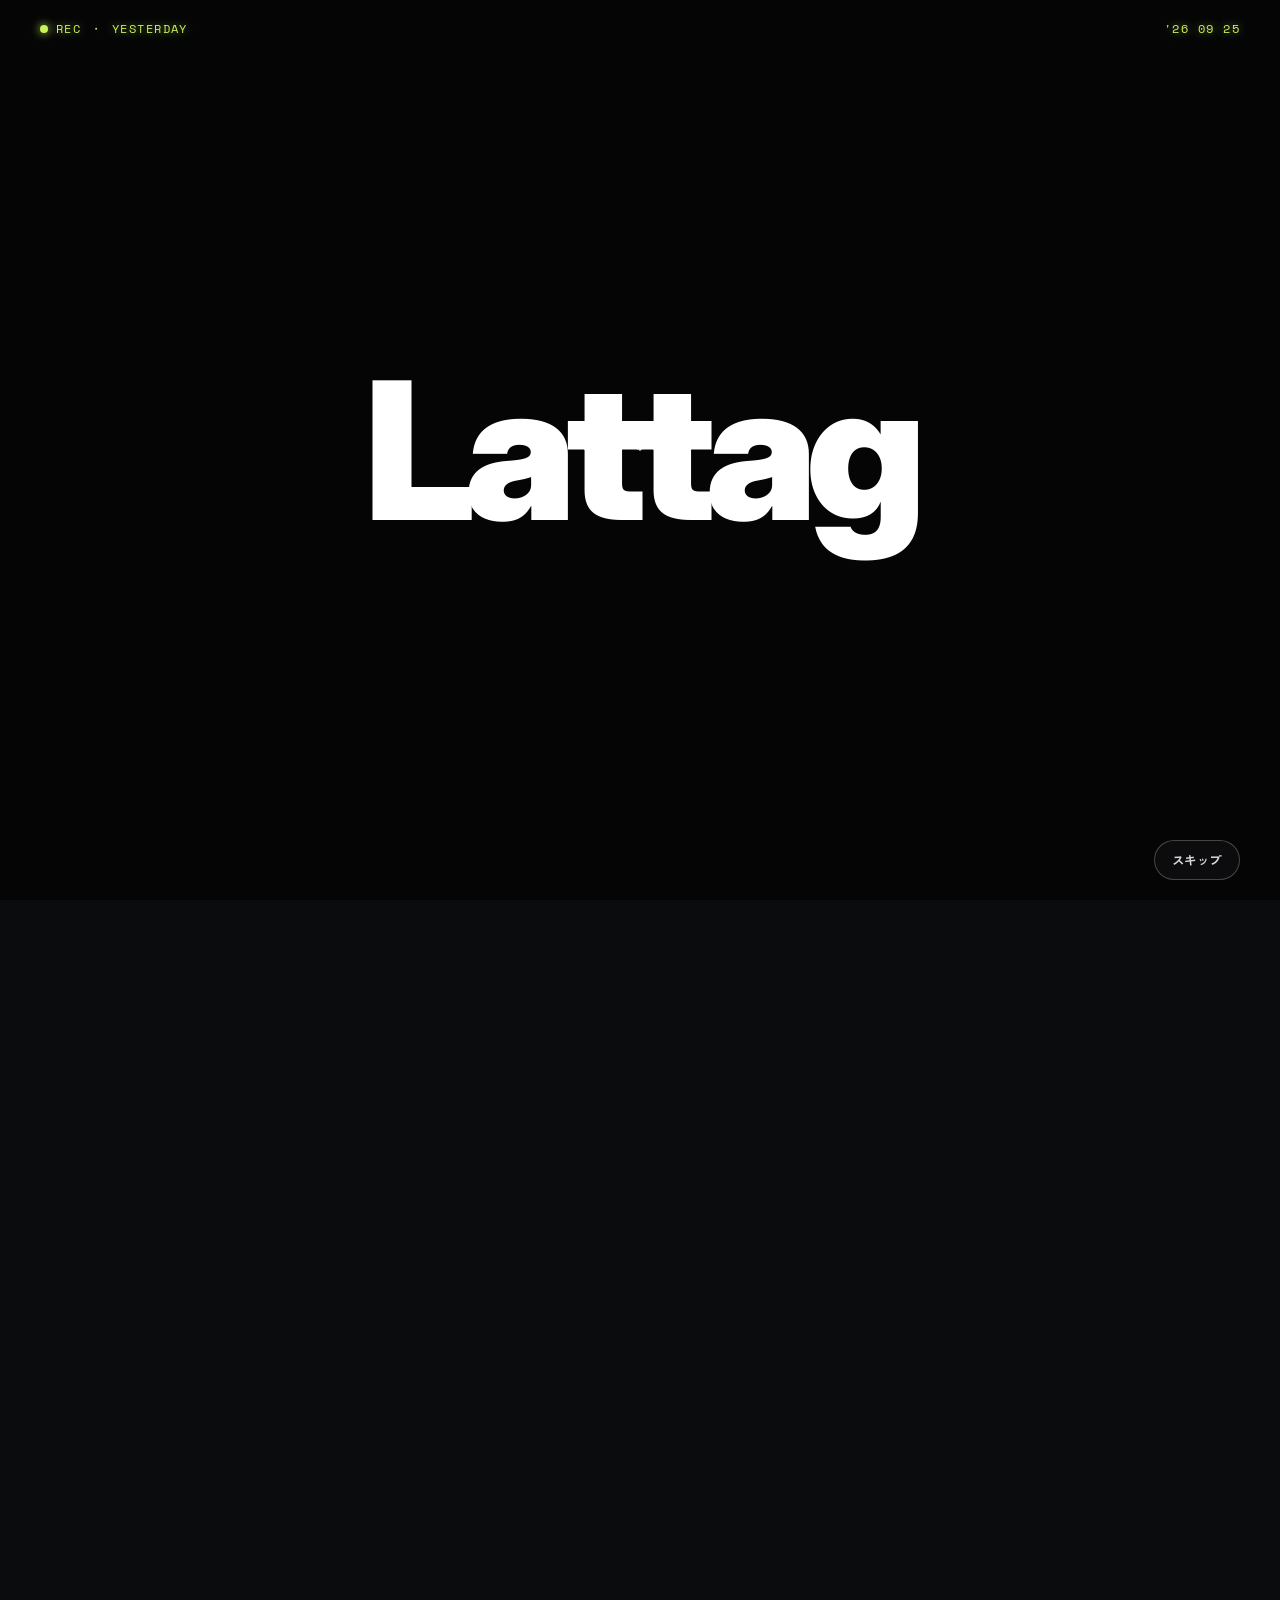
==== commit 12dd54fb: "サイト内の URL を https://lattag.app/ に変更 検索エンジン用(canonical)と SNS 共有用(og:url / og:image)の URL を 独自ドメインにそろえ" ====
--- a/lp/index.html
+++ b/lp/index.html
@@ -5,7 +5,7 @@
 <meta name="viewport" content="width=device-width, initial-scale=1">
 <title>Lattag</title>
 <meta name="robots" content="noindex">
-<link rel="canonical" href="https://13379tatsukikitagawa-droid.github.io/APP-Later2/">
+<link rel="canonical" href="https://lattag.app/">
 <script>location.replace('../' + location.search + location.hash)</script>
 <meta http-equiv="refresh" content="0; url=../">
 <style>body{margin:0;min-height:100vh;display:grid;place-items:center;background:#0B0C0D;color:#F4F1EA;font-family:system-ui,sans-serif}a{color:#C8F25A}</style>
